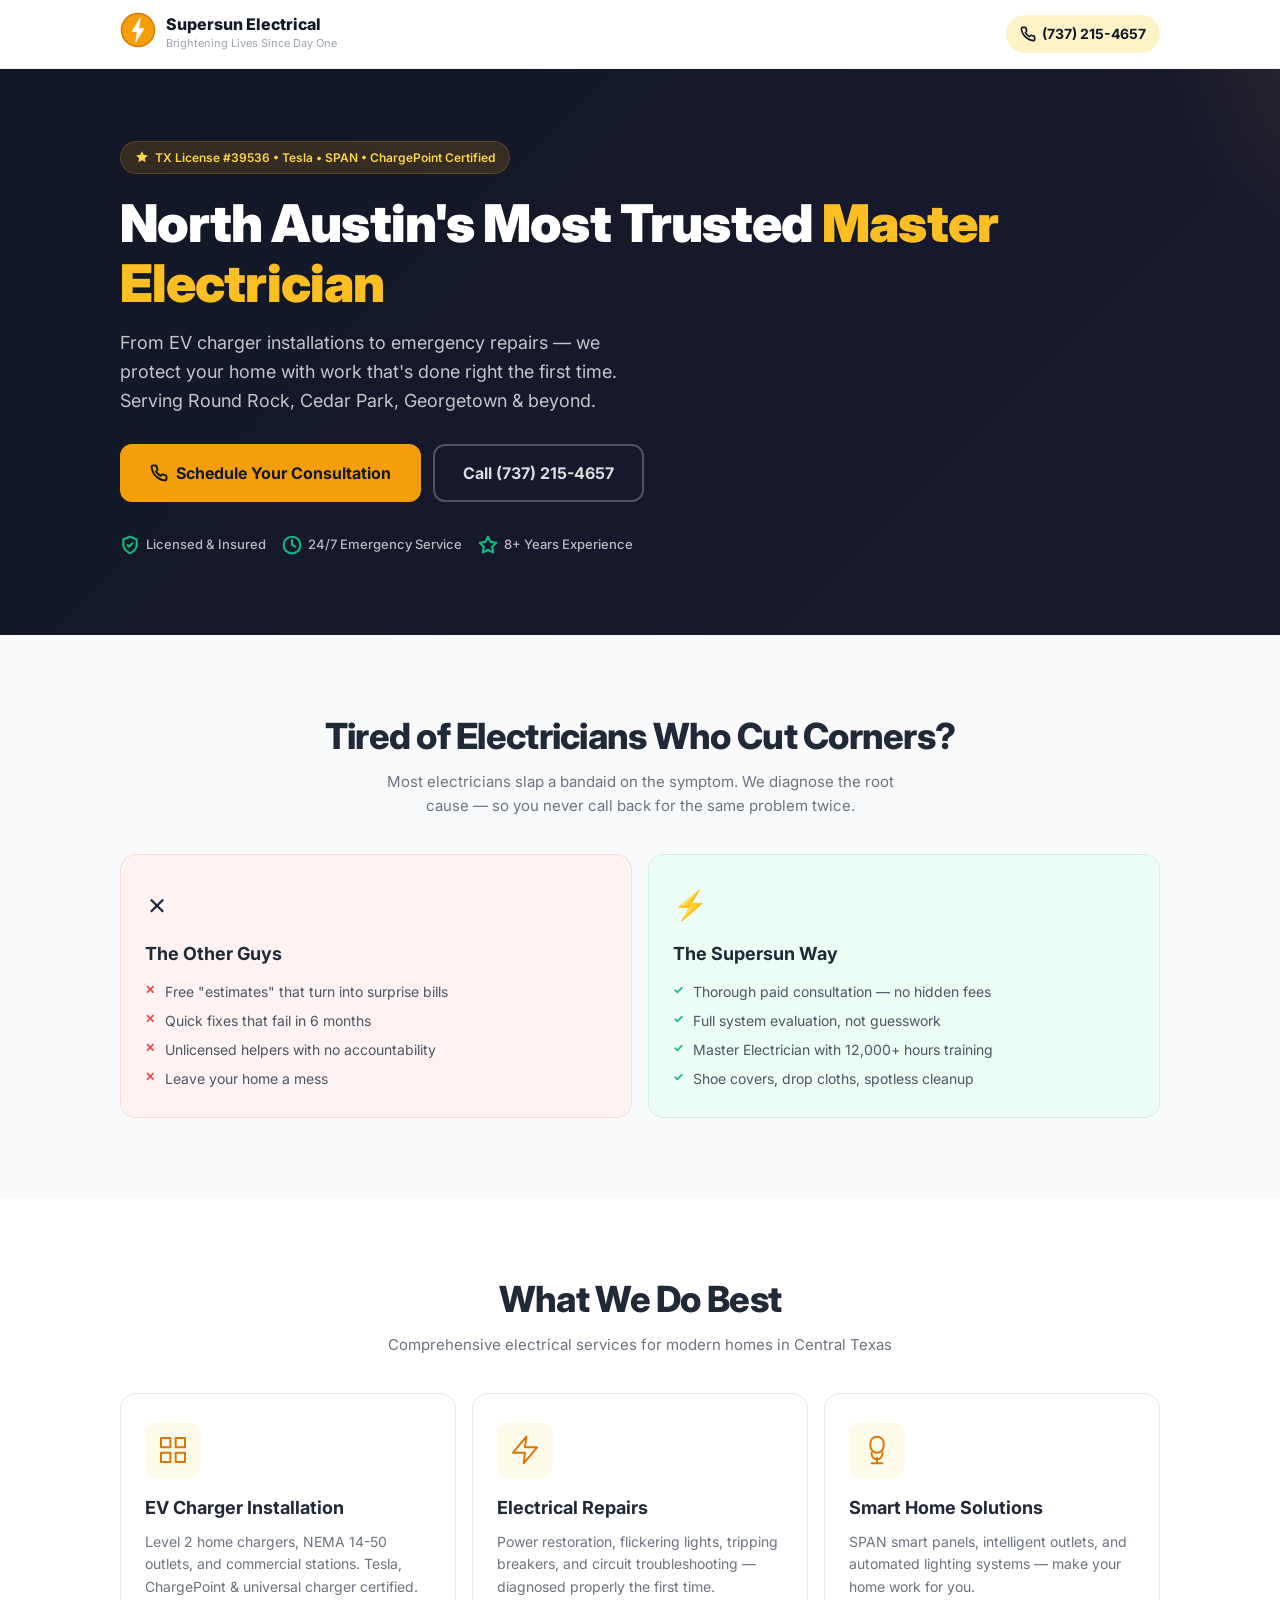
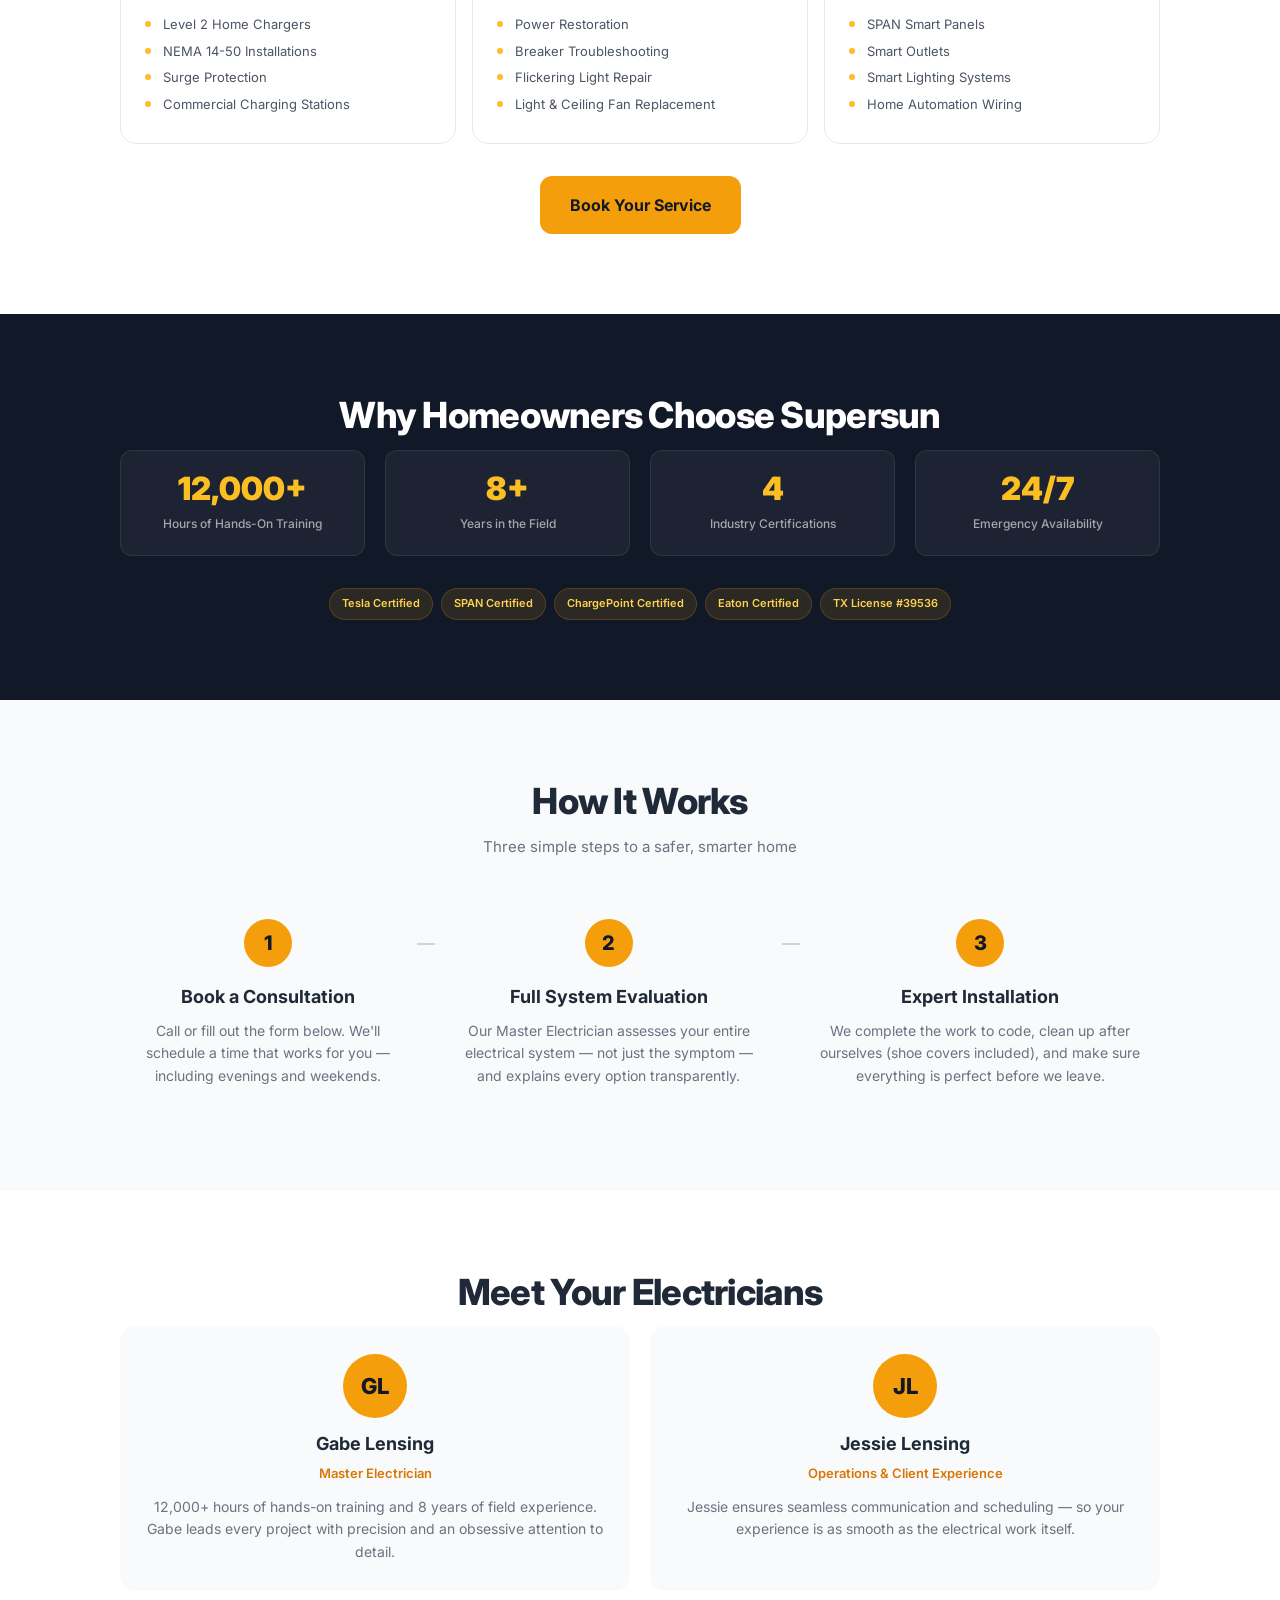
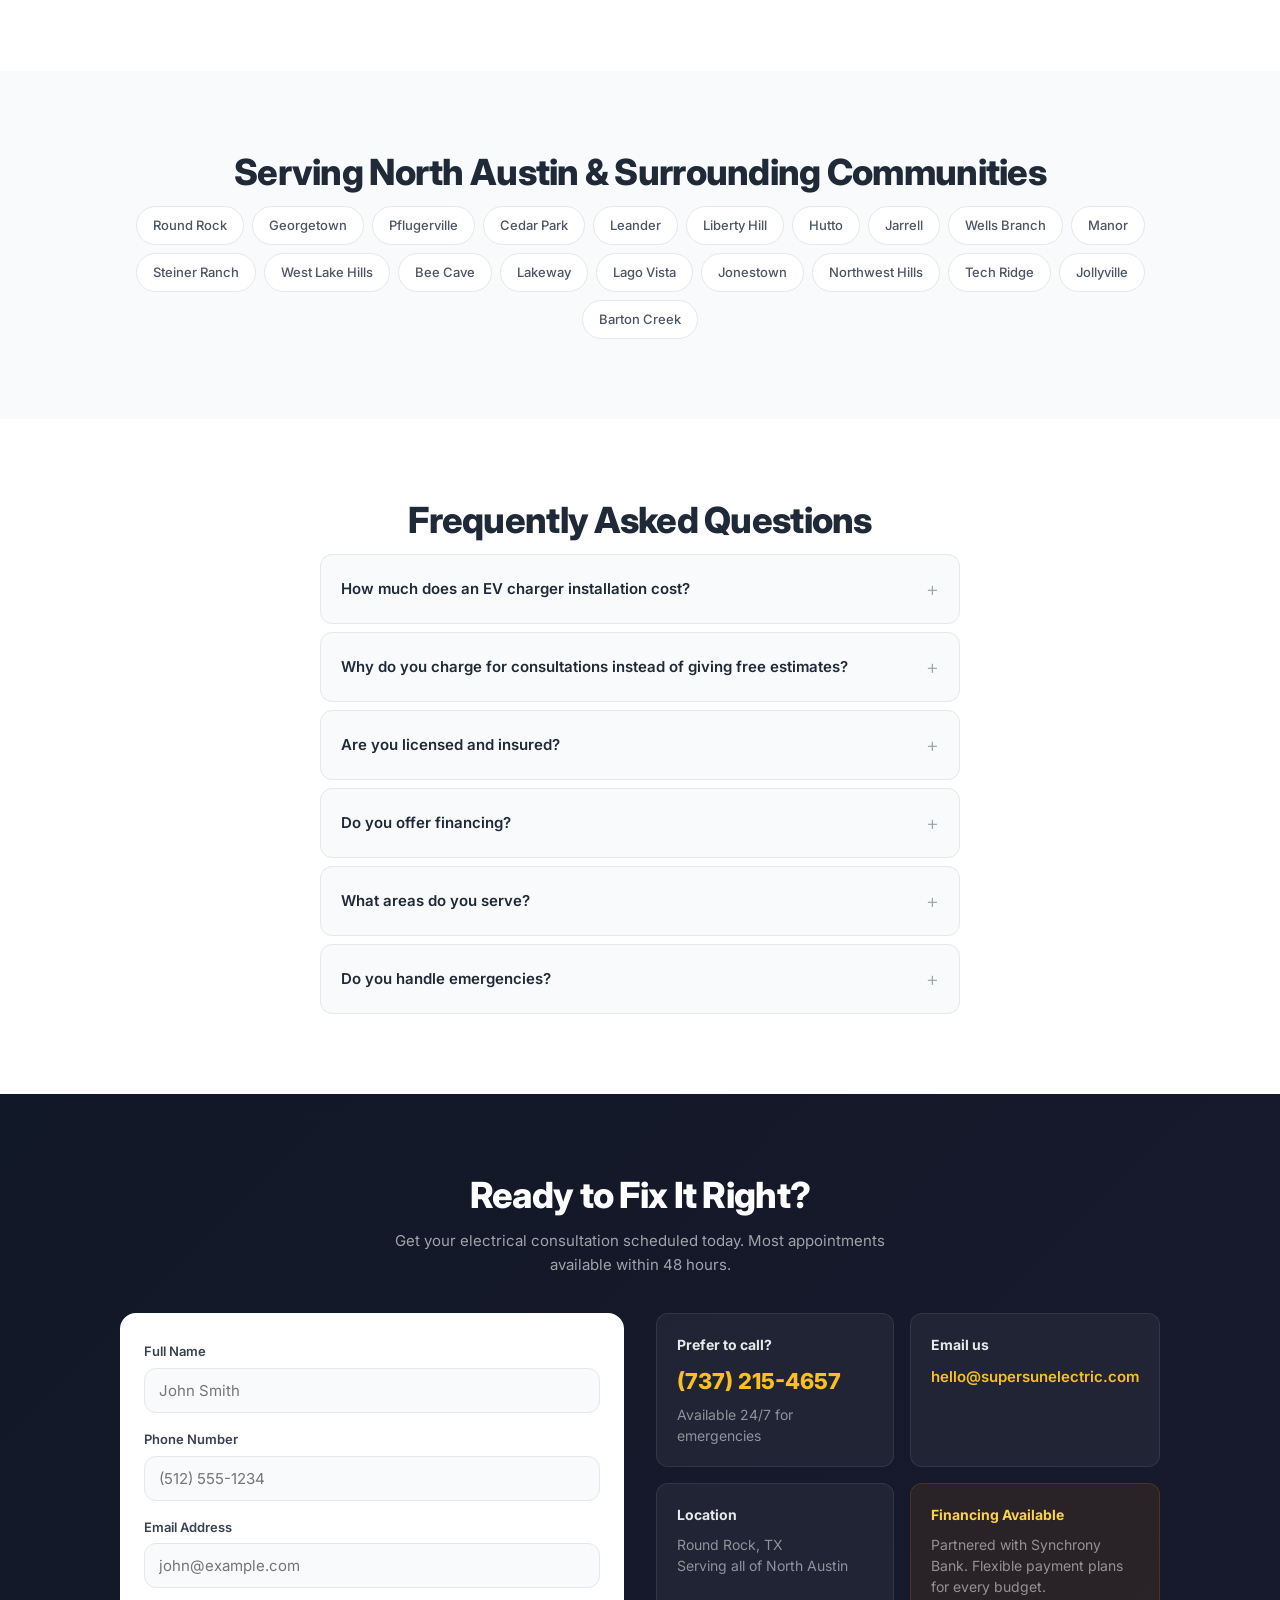
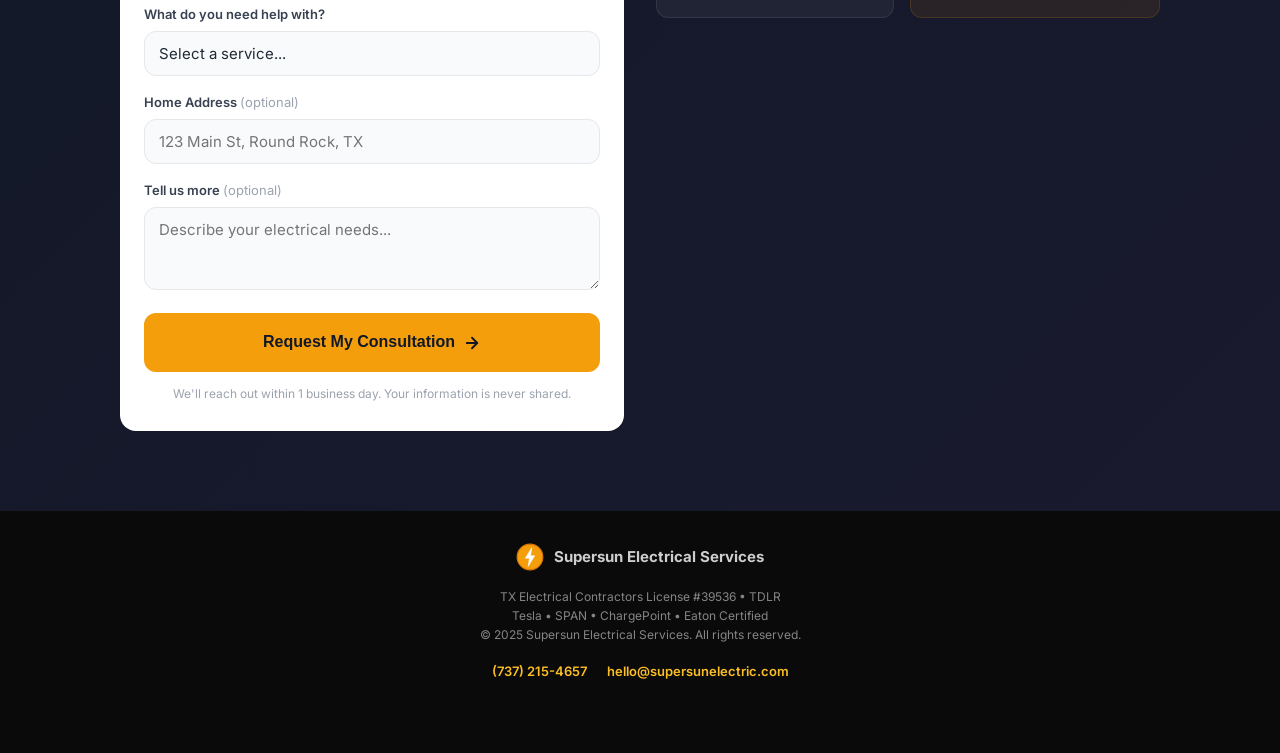
==== index.html @ 52aa5529 "Initial landing page — mobile-first, SEO-optimized - Mobile-first responsive design with sticky CTA " ====
<!DOCTYPE html>
<html lang="en">
<head>
  <meta charset="UTF-8">
  <meta name="viewport" content="width=device-width, initial-scale=1.0">
  <title>Supersun Electrical Services | Licensed Electrician in North Austin, Round Rock & Cedar Park TX</title>
  <meta name="description" content="Supersun Electrical Services — licensed master electrician serving Round Rock, Cedar Park, Georgetown & North Austin TX. EV charger installation, smart panels, electrical repairs. Available 24/7. Call (737) 215-4657.">
  <meta name="keywords" content="electrician round rock tx, electrical services north austin, ev charger installation texas, smart panel installation, licensed electrician cedar park, electrical repair georgetown tx, SPAN panel installer, Tesla charger installation">
  <meta name="robots" content="index, follow">
  <link rel="canonical" href="https://supersunelectric.com">

  <!-- Open Graph -->
  <meta property="og:title" content="Supersun Electrical Services | North Austin's Trusted Electrician">
  <meta property="og:description" content="Licensed master electrician serving Round Rock, Cedar Park, Georgetown & North Austin. EV chargers, smart panels, 24/7 emergency service. Call (737) 215-4657.">
  <meta property="og:type" content="website">
  <meta property="og:url" content="https://supersunelectric.com">
  <meta property="og:locale" content="en_US">

  <!-- Structured Data: LocalBusiness -->
  <script type="application/ld+json">
  {
    "@context": "https://schema.org",
    "@type": "Electrician",
    "name": "Supersun Electrical Services",
    "description": "Licensed master electrician serving North Austin, Round Rock, Cedar Park, Georgetown and surrounding areas. EV charger installation, smart panels, electrical repairs, and 24/7 emergency service.",
    "url": "https://supersunelectric.com",
    "telephone": "+17372154657",
    "email": "hello@supersunelectric.com",
    "address": {
      "@type": "PostalAddress",
      "addressLocality": "Round Rock",
      "addressRegion": "TX",
      "addressCountry": "US"
    },
    "geo": {
      "@type": "GeoCoordinates",
      "latitude": 30.5091856,
      "longitude": -97.6766914
    },
    "areaServed": [
      "Round Rock, TX", "Georgetown, TX", "Pflugerville, TX", "Cedar Park, TX",
      "Leander, TX", "Liberty Hill, TX", "Hutto, TX", "Jarrell, TX",
      "Wells Branch, TX", "Manor, TX", "Bee Cave, TX", "Lakeway, TX",
      "Lago Vista, TX", "Jonestown, TX", "Steiner Ranch, TX", "West Lake Hills, TX"
    ],
    "openingHours": "Mo-Su 00:00-23:59",
    "priceRange": "$$",
    "hasCredential": {
      "@type": "EducationalOccupationalCredential",
      "credentialCategory": "Texas Electrical Contractors License",
      "recognizedBy": {
        "@type": "Organization",
        "name": "Texas Department of Licensing and Regulation"
      }
    },
    "knowsAbout": ["EV Charger Installation", "SPAN Smart Panel", "Tesla Certified", "ChargePoint Certified", "Residential Electrical", "Smart Home Wiring"],
    "sameAs": []
  }
  </script>

  <!-- Structured Data: FAQPage -->
  <script type="application/ld+json">
  {
    "@context": "https://schema.org",
    "@type": "FAQPage",
    "mainEntity": [
      {
        "@type": "Question",
        "name": "How much does it cost to install a Level 2 EV charger at home in Austin?",
        "acceptedAnswer": {
          "@type": "Answer",
          "text": "The cost varies depending on your electrical panel capacity, distance from the panel to the garage, and whether a subpanel is needed. Supersun offers a paid electrical consultation to assess your specific setup and provide an accurate, transparent quote — no surprises."
        }
      },
      {
        "@type": "Question",
        "name": "What areas does Supersun Electrical Services serve?",
        "acceptedAnswer": {
          "@type": "Answer",
          "text": "We serve Round Rock, Georgetown, Pflugerville, Cedar Park, Leander, Liberty Hill, Hutto, Jarrell, Wells Branch, Manor, Bee Cave, Lakeway, Lago Vista, Jonestown, Steiner Ranch, West Lake Hills, and the greater North Austin area."
        }
      },
      {
        "@type": "Question",
        "name": "Is Supersun Electrical licensed and insured?",
        "acceptedAnswer": {
          "@type": "Answer",
          "text": "Yes. Supersun holds Texas Electrical Contractors License #39536 issued by TDLR, and is certified by Tesla, SPAN, ChargePoint, and Eaton."
        }
      },
      {
        "@type": "Question",
        "name": "Do you offer financing for electrical work?",
        "acceptedAnswer": {
          "@type": "Answer",
          "text": "Yes. We've partnered with Synchrony Bank to offer flexible financing so you can upgrade your electrical system without the full upfront cost."
        }
      }
    ]
  }
  </script>

  <link rel="preconnect" href="https://fonts.googleapis.com">
  <link rel="preconnect" href="https://fonts.gstatic.com" crossorigin>
  <link href="https://fonts.googleapis.com/css2?family=Inter:wght@400;500;600;700;800;900&display=swap" rel="stylesheet">
  <link rel="stylesheet" href="styles.css">
</head>
<body>

  <!-- Sticky Mobile CTA Bar -->
  <div class="sticky-cta" id="stickyCta">
    <a href="tel:+17372154657" class="sticky-cta__call">
      <svg width="18" height="18" viewBox="0 0 24 24" fill="none" stroke="currentColor" stroke-width="2.5" stroke-linecap="round" stroke-linejoin="round"><path d="M22 16.92v3a2 2 0 01-2.18 2 19.79 19.79 0 01-8.63-3.07 19.5 19.5 0 01-6-6 19.79 19.79 0 01-3.07-8.67A2 2 0 014.11 2h3a2 2 0 012 1.72 12.84 12.84 0 00.7 2.81 2 2 0 01-.45 2.11L8.09 9.91a16 16 0 006 6l1.27-1.27a2 2 0 012.11-.45 12.84 12.84 0 002.81.7A2 2 0 0122 16.92z"/></svg>
      Call Now
    </a>
    <a href="#contact" class="sticky-cta__quote">Get Free Quote</a>
  </div>

  <!-- Header -->
  <header class="header">
    <div class="container">
      <div class="header__inner">
        <div class="header__brand">
          <div class="header__logo">
            <svg width="36" height="36" viewBox="0 0 48 48" fill="none" xmlns="http://www.w3.org/2000/svg">
              <circle cx="24" cy="24" r="22" fill="#F59E0B" stroke="#D97706" stroke-width="2"/>
              <path d="M27 8L16 26h7l-2 14 11-18h-7l2-14z" fill="#fff" stroke="#fff" stroke-width="1" stroke-linejoin="round"/>
            </svg>
          </div>
          <div>
            <span class="header__name">Supersun Electrical</span>
            <span class="header__tagline">Brightening Lives Since Day One</span>
          </div>
        </div>
        <a href="tel:+17372154657" class="header__phone" aria-label="Call Supersun Electrical">
          <svg width="16" height="16" viewBox="0 0 24 24" fill="none" stroke="currentColor" stroke-width="2.5" stroke-linecap="round" stroke-linejoin="round"><path d="M22 16.92v3a2 2 0 01-2.18 2 19.79 19.79 0 01-8.63-3.07 19.5 19.5 0 01-6-6 19.79 19.79 0 01-3.07-8.67A2 2 0 014.11 2h3a2 2 0 012 1.72 12.84 12.84 0 00.7 2.81 2 2 0 01-.45 2.11L8.09 9.91a16 16 0 006 6l1.27-1.27a2 2 0 012.11-.45 12.84 12.84 0 002.81.7A2 2 0 0122 16.92z"/></svg>
          (737) 215-4657
        </a>
      </div>
    </div>
  </header>

  <!-- Hero -->
  <section class="hero" id="hero">
    <div class="container">
      <div class="hero__badge">
        <svg width="14" height="14" viewBox="0 0 24 24" fill="currentColor"><path d="M12 2l3.09 6.26L22 9.27l-5 4.87 1.18 6.88L12 17.77l-6.18 3.25L7 14.14 2 9.27l6.91-1.01L12 2z"/></svg>
        TX License #39536 &bull; Tesla &bull; SPAN &bull; ChargePoint Certified
      </div>
      <h1 class="hero__title">North Austin's Most Trusted <span class="highlight">Master Electrician</span></h1>
      <p class="hero__subtitle">From EV charger installations to emergency repairs — we protect your home with work that's done right the first time. Serving Round Rock, Cedar Park, Georgetown & beyond.</p>
      <div class="hero__ctas">
        <a href="#contact" class="btn btn--primary btn--lg">
          <svg width="18" height="18" viewBox="0 0 24 24" fill="none" stroke="currentColor" stroke-width="2.5" stroke-linecap="round" stroke-linejoin="round"><path d="M22 16.92v3a2 2 0 01-2.18 2 19.79 19.79 0 01-8.63-3.07 19.5 19.5 0 01-6-6 19.79 19.79 0 01-3.07-8.67A2 2 0 014.11 2h3a2 2 0 012 1.72 12.84 12.84 0 00.7 2.81 2 2 0 01-.45 2.11L8.09 9.91a16 16 0 006 6l1.27-1.27a2 2 0 012.11-.45 12.84 12.84 0 002.81.7A2 2 0 0122 16.92z"/></svg>
          Schedule Your Consultation
        </a>
        <a href="tel:+17372154657" class="btn btn--outline btn--lg">Call (737) 215-4657</a>
      </div>
      <div class="hero__trust">
        <div class="hero__trust-item">
          <svg width="20" height="20" viewBox="0 0 24 24" fill="none" stroke="#10B981" stroke-width="2.5" stroke-linecap="round" stroke-linejoin="round"><path d="M12 22s8-4 8-10V5l-8-3-8 3v7c0 6 8 10 8 10z"/><path d="M9 12l2 2 4-4"/></svg>
          Licensed &amp; Insured
        </div>
        <div class="hero__trust-item">
          <svg width="20" height="20" viewBox="0 0 24 24" fill="none" stroke="#10B981" stroke-width="2.5" stroke-linecap="round" stroke-linejoin="round"><circle cx="12" cy="12" r="10"/><polyline points="12 6 12 12 16 14"/></svg>
          24/7 Emergency Service
        </div>
        <div class="hero__trust-item">
          <svg width="20" height="20" viewBox="0 0 24 24" fill="none" stroke="#10B981" stroke-width="2.5" stroke-linecap="round" stroke-linejoin="round"><path d="M12 2l3.09 6.26L22 9.27l-5 4.87 1.18 6.88L12 17.77l-6.18 3.25L7 14.14 2 9.27l6.91-1.01L12 2z"/></svg>
          8+ Years Experience
        </div>
      </div>
    </div>
  </section>

  <!-- Problem/Solution -->
  <section class="problem" id="why">
    <div class="container">
      <h2 class="section__title">Tired of Electricians Who Cut Corners?</h2>
      <p class="section__subtitle">Most electricians slap a bandaid on the symptom. We diagnose the root cause — so you never call back for the same problem twice.</p>
      <div class="problem__grid">
        <div class="problem__card problem__card--bad">
          <div class="problem__icon">&#10007;</div>
          <h3>The Other Guys</h3>
          <ul>
            <li>Free "estimates" that turn into surprise bills</li>
            <li>Quick fixes that fail in 6 months</li>
            <li>Unlicensed helpers with no accountability</li>
            <li>Leave your home a mess</li>
          </ul>
        </div>
        <div class="problem__card problem__card--good">
          <div class="problem__icon">&#9889;</div>
          <h3>The Supersun Way</h3>
          <ul>
            <li>Thorough paid consultation — no hidden fees</li>
            <li>Full system evaluation, not guesswork</li>
            <li>Master Electrician with 12,000+ hours training</li>
            <li>Shoe covers, drop cloths, spotless cleanup</li>
          </ul>
        </div>
      </div>
    </div>
  </section>

  <!-- Services -->
  <section class="services" id="services">
    <div class="container">
      <h2 class="section__title">What We Do Best</h2>
      <p class="section__subtitle">Comprehensive electrical services for modern homes in Central Texas</p>
      <div class="services__grid">

        <div class="service-card">
          <div class="service-card__icon">
            <svg width="32" height="32" viewBox="0 0 24 24" fill="none" stroke="currentColor" stroke-width="1.5" stroke-linecap="round" stroke-linejoin="round"><rect x="3" y="3" width="7" height="7"/><rect x="14" y="3" width="7" height="7"/><rect x="14" y="14" width="7" height="7"/><rect x="3" y="14" width="7" height="7"/></svg>
          </div>
          <h3 class="service-card__title">EV Charger Installation</h3>
          <p class="service-card__desc">Level 2 home chargers, NEMA 14-50 outlets, and commercial stations. Tesla, ChargePoint & universal charger certified.</p>
          <ul class="service-card__list">
            <li>Level 2 Home Chargers</li>
            <li>NEMA 14-50 Installations</li>
            <li>Surge Protection</li>
            <li>Commercial Charging Stations</li>
          </ul>
        </div>

        <div class="service-card">
          <div class="service-card__icon">
            <svg width="32" height="32" viewBox="0 0 24 24" fill="none" stroke="currentColor" stroke-width="1.5" stroke-linecap="round" stroke-linejoin="round"><path d="M13 2L3 14h9l-1 8 10-12h-9l1-8z"/></svg>
          </div>
          <h3 class="service-card__title">Electrical Repairs</h3>
          <p class="service-card__desc">Power restoration, flickering lights, tripping breakers, and circuit troubleshooting — diagnosed properly the first time.</p>
          <ul class="service-card__list">
            <li>Power Restoration</li>
            <li>Breaker Troubleshooting</li>
            <li>Flickering Light Repair</li>
            <li>Light &amp; Ceiling Fan Replacement</li>
          </ul>
        </div>

        <div class="service-card">
          <div class="service-card__icon">
            <svg width="32" height="32" viewBox="0 0 24 24" fill="none" stroke="currentColor" stroke-width="1.5" stroke-linecap="round" stroke-linejoin="round"><path d="M12 2a5 5 0 015 5v2a5 5 0 01-10 0V7a5 5 0 015-5z"/><path d="M8 14v1a4 4 0 008 0v-1"/><line x1="12" y1="18" x2="12" y2="22"/><line x1="8" y1="22" x2="16" y2="22"/></svg>
          </div>
          <h3 class="service-card__title">Smart Home Solutions</h3>
          <p class="service-card__desc">SPAN smart panels, intelligent outlets, and automated lighting systems — make your home work for you.</p>
          <ul class="service-card__list">
            <li>SPAN Smart Panels</li>
            <li>Smart Outlets</li>
            <li>Smart Lighting Systems</li>
            <li>Home Automation Wiring</li>
          </ul>
        </div>

      </div>
      <div class="services__cta">
        <a href="#contact" class="btn btn--primary btn--lg">Book Your Service</a>
      </div>
    </div>
  </section>

  <!-- Social Proof -->
  <section class="proof" id="reviews">
    <div class="container">
      <h2 class="section__title">Why Homeowners Choose Supersun</h2>
      <div class="stats">
        <div class="stat">
          <span class="stat__number">12,000+</span>
          <span class="stat__label">Hours of Hands-On Training</span>
        </div>
        <div class="stat">
          <span class="stat__number">8+</span>
          <span class="stat__label">Years in the Field</span>
        </div>
        <div class="stat">
          <span class="stat__number">4</span>
          <span class="stat__label">Industry Certifications</span>
        </div>
        <div class="stat">
          <span class="stat__number">24/7</span>
          <span class="stat__label">Emergency Availability</span>
        </div>
      </div>
      <div class="certifications">
        <span class="cert-badge">Tesla Certified</span>
        <span class="cert-badge">SPAN Certified</span>
        <span class="cert-badge">ChargePoint Certified</span>
        <span class="cert-badge">Eaton Certified</span>
        <span class="cert-badge">TX License #39536</span>
      </div>
    </div>
  </section>

  <!-- Process -->
  <section class="process" id="process">
    <div class="container">
      <h2 class="section__title">How It Works</h2>
      <p class="section__subtitle">Three simple steps to a safer, smarter home</p>
      <div class="process__steps">
        <div class="step">
          <div class="step__number">1</div>
          <h3 class="step__title">Book a Consultation</h3>
          <p class="step__desc">Call or fill out the form below. We'll schedule a time that works for you — including evenings and weekends.</p>
        </div>
        <div class="step__connector"></div>
        <div class="step">
          <div class="step__number">2</div>
          <h3 class="step__title">Full System Evaluation</h3>
          <p class="step__desc">Our Master Electrician assesses your entire electrical system — not just the symptom — and explains every option transparently.</p>
        </div>
        <div class="step__connector"></div>
        <div class="step">
          <div class="step__number">3</div>
          <h3 class="step__title">Expert Installation</h3>
          <p class="step__desc">We complete the work to code, clean up after ourselves (shoe covers included), and make sure everything is perfect before we leave.</p>
        </div>
      </div>
    </div>
  </section>

  <!-- About / Team -->
  <section class="about" id="about">
    <div class="container">
      <h2 class="section__title">Meet Your Electricians</h2>
      <div class="about__grid">
        <div class="about__member">
          <div class="about__avatar">GL</div>
          <h3>Gabe Lensing</h3>
          <p class="about__role">Master Electrician</p>
          <p>12,000+ hours of hands-on training and 8 years of field experience. Gabe leads every project with precision and an obsessive attention to detail.</p>
        </div>
        <div class="about__member">
          <div class="about__avatar">JL</div>
          <h3>Jessie Lensing</h3>
          <p class="about__role">Operations &amp; Client Experience</p>
          <p>Jessie ensures seamless communication and scheduling — so your experience is as smooth as the electrical work itself.</p>
        </div>
      </div>
    </div>
  </section>

  <!-- Service Area -->
  <section class="area" id="area">
    <div class="container">
      <h2 class="section__title">Serving North Austin &amp; Surrounding Communities</h2>
      <div class="area__grid">
        <span class="area__tag">Round Rock</span>
        <span class="area__tag">Georgetown</span>
        <span class="area__tag">Pflugerville</span>
        <span class="area__tag">Cedar Park</span>
        <span class="area__tag">Leander</span>
        <span class="area__tag">Liberty Hill</span>
        <span class="area__tag">Hutto</span>
        <span class="area__tag">Jarrell</span>
        <span class="area__tag">Wells Branch</span>
        <span class="area__tag">Manor</span>
        <span class="area__tag">Steiner Ranch</span>
        <span class="area__tag">West Lake Hills</span>
        <span class="area__tag">Bee Cave</span>
        <span class="area__tag">Lakeway</span>
        <span class="area__tag">Lago Vista</span>
        <span class="area__tag">Jonestown</span>
        <span class="area__tag">Northwest Hills</span>
        <span class="area__tag">Tech Ridge</span>
        <span class="area__tag">Jollyville</span>
        <span class="area__tag">Barton Creek</span>
      </div>
    </div>
  </section>

  <!-- FAQ -->
  <section class="faq" id="faq">
    <div class="container">
      <h2 class="section__title">Frequently Asked Questions</h2>
      <div class="faq__list">
        <details class="faq__item">
          <summary class="faq__question">How much does an EV charger installation cost?</summary>
          <p class="faq__answer">Every home is different. Cost depends on your panel capacity, distance to the garage, and whether a subpanel or upgrades are needed. We provide a thorough paid consultation to evaluate your system and give you an accurate, no-surprise quote.</p>
        </details>
        <details class="faq__item">
          <summary class="faq__question">Why do you charge for consultations instead of giving free estimates?</summary>
          <p class="faq__answer">Because "free estimates" are usually guesses. Our paid consultation means a Master Electrician evaluates your entire electrical system — not just the surface issue. You get a professional diagnosis and transparent pricing, so there are no surprises on install day.</p>
        </details>
        <details class="faq__item">
          <summary class="faq__question">Are you licensed and insured?</summary>
          <p class="faq__answer">Absolutely. Supersun holds Texas Electrical Contractors License #39536 via TDLR. We're also certified by Tesla, SPAN, ChargePoint, and Eaton — meaning we're trained and authorized on the industry's best equipment.</p>
        </details>
        <details class="faq__item">
          <summary class="faq__question">Do you offer financing?</summary>
          <p class="faq__answer">Yes. We've partnered with Synchrony Bank to offer flexible financing options. Upgrade your home's electrical system without the full upfront cost.</p>
        </details>
        <details class="faq__item">
          <summary class="faq__question">What areas do you serve?</summary>
          <p class="faq__answer">We serve the greater North Austin area including Round Rock, Georgetown, Pflugerville, Cedar Park, Leander, Liberty Hill, Hutto, Jarrell, Wells Branch, Manor, Bee Cave, Lakeway, Lago Vista, Jonestown, Steiner Ranch, West Lake Hills, and more.</p>
        </details>
        <details class="faq__item">
          <summary class="faq__question">Do you handle emergencies?</summary>
          <p class="faq__answer">Yes — we offer 24/7 emergency electrical services. Call us at <a href="tel:+17372154657">(737) 215-4657</a> any time, day or night.</p>
        </details>
      </div>
    </div>
  </section>

  <!-- Contact / Lead Capture -->
  <section class="contact" id="contact">
    <div class="container">
      <h2 class="section__title">Ready to Fix It Right?</h2>
      <p class="section__subtitle">Get your electrical consultation scheduled today. Most appointments available within 48 hours.</p>
      <div class="contact__wrapper">
        <form class="contact__form" id="contactForm" action="https://formspree.io/f/hello@supersunelectric.com" method="POST">
          <div class="form-group">
            <label for="name">Full Name</label>
            <input type="text" id="name" name="name" placeholder="John Smith" required autocomplete="name">
          </div>
          <div class="form-group">
            <label for="phone">Phone Number</label>
            <input type="tel" id="phone" name="phone" placeholder="(512) 555-1234" required autocomplete="tel">
          </div>
          <div class="form-group">
            <label for="email">Email Address</label>
            <input type="email" id="email" name="email" placeholder="john@example.com" required autocomplete="email">
          </div>
          <div class="form-group">
            <label for="service">What do you need help with?</label>
            <select id="service" name="service" required>
              <option value="" disabled selected>Select a service...</option>
              <option value="ev-charger">EV Charger Installation</option>
              <option value="electrical-repair">Electrical Repair</option>
              <option value="smart-home">Smart Home / SPAN Panel</option>
              <option value="panel-upgrade">Panel Upgrade</option>
              <option value="emergency">Emergency Service</option>
              <option value="other">Other</option>
            </select>
          </div>
          <div class="form-group">
            <label for="address">Home Address <span class="optional">(optional)</span></label>
            <input type="text" id="address" name="address" placeholder="123 Main St, Round Rock, TX" autocomplete="street-address">
          </div>
          <div class="form-group">
            <label for="message">Tell us more <span class="optional">(optional)</span></label>
            <textarea id="message" name="message" rows="3" placeholder="Describe your electrical needs..."></textarea>
          </div>
          <button type="submit" class="btn btn--primary btn--lg btn--full">
            Request My Consultation
            <svg width="18" height="18" viewBox="0 0 24 24" fill="none" stroke="currentColor" stroke-width="2.5" stroke-linecap="round" stroke-linejoin="round"><line x1="5" y1="12" x2="19" y2="12"/><polyline points="12 5 19 12 12 19"/></svg>
          </button>
          <p class="form-disclaimer">We'll reach out within 1 business day. Your information is never shared.</p>
        </form>
        <div class="contact__info">
          <div class="contact__info-card">
            <h3>Prefer to call?</h3>
            <a href="tel:+17372154657" class="contact__phone-link">(737) 215-4657</a>
            <p>Available 24/7 for emergencies</p>
          </div>
          <div class="contact__info-card">
            <h3>Email us</h3>
            <a href="mailto:hello@supersunelectric.com" class="contact__email-link">hello@supersunelectric.com</a>
          </div>
          <div class="contact__info-card">
            <h3>Location</h3>
            <p>Round Rock, TX<br>Serving all of North Austin</p>
          </div>
          <div class="contact__info-card contact__info-card--financing">
            <h3>Financing Available</h3>
            <p>Partnered with Synchrony Bank. Flexible payment plans for every budget.</p>
          </div>
        </div>
      </div>
    </div>
  </section>

  <!-- Footer -->
  <footer class="footer">
    <div class="container">
      <div class="footer__inner">
        <div class="footer__brand">
          <svg width="28" height="28" viewBox="0 0 48 48" fill="none" xmlns="http://www.w3.org/2000/svg">
            <circle cx="24" cy="24" r="22" fill="#F59E0B" stroke="#D97706" stroke-width="2"/>
            <path d="M27 8L16 26h7l-2 14 11-18h-7l2-14z" fill="#fff" stroke="#fff" stroke-width="1" stroke-linejoin="round"/>
          </svg>
          <span>Supersun Electrical Services</span>
        </div>
        <div class="footer__details">
          <p>TX Electrical Contractors License #39536 &bull; TDLR</p>
          <p>Tesla &bull; SPAN &bull; ChargePoint &bull; Eaton Certified</p>
          <p>&copy; 2025 Supersun Electrical Services. All rights reserved.</p>
        </div>
        <div class="footer__links">
          <a href="tel:+17372154657">(737) 215-4657</a>
          <a href="mailto:hello@supersunelectric.com">hello@supersunelectric.com</a>
        </div>
      </div>
    </div>
  </footer>

  <script>
    // Sticky CTA visibility on scroll
    const stickyCta = document.getElementById('stickyCta');
    const hero = document.getElementById('hero');
    const observer = new IntersectionObserver(
      ([entry]) => {
        stickyCta.classList.toggle('sticky-cta--visible', !entry.isIntersecting);
      },
      { threshold: 0.1 }
    );
    observer.observe(hero);

    // Smooth scroll for anchor links
    document.querySelectorAll('a[href^="#"]').forEach(anchor => {
      anchor.addEventListener('click', function (e) {
        e.preventDefault();
        const target = document.querySelector(this.getAttribute('href'));
        if (target) {
          target.scrollIntoView({ behavior: 'smooth', block: 'start' });
        }
      });
    });

    // Simple form submission feedback
    document.getElementById('contactForm').addEventListener('submit', function(e) {
      e.preventDefault();
      const btn = this.querySelector('button[type="submit"]');
      const originalText = btn.innerHTML;
      btn.innerHTML = 'Sending...';
      btn.disabled = true;

      // Simulate send (replace with real endpoint)
      setTimeout(() => {
        btn.innerHTML = '&#10003; Request Sent!';
        btn.style.background = '#10B981';
        setTimeout(() => {
          btn.innerHTML = originalText;
          btn.disabled = false;
          btn.style.background = '';
          this.reset();
        }, 3000);
      }, 1000);
    });

    // Animate elements on scroll
    const animateOnScroll = () => {
      document.querySelectorAll('.service-card, .step, .about__member, .problem__card, .stat').forEach(el => {
        const rect = el.getBoundingClientRect();
        if (rect.top < window.innerHeight * 0.85) {
          el.classList.add('animate-in');
        }
      });
    };
    window.addEventListener('scroll', animateOnScroll);
    animateOnScroll();
  </script>

</body>
</html>
---- styles.css ----
/* ===========================================
   SUPERSUN ELECTRICAL - Mobile-First Styles
   =========================================== */

/* Reset & Base */
*, *::before, *::after {
  box-sizing: border-box;
  margin: 0;
  padding: 0;
}

:root {
  --sun-50: #FFFBEB;
  --sun-100: #FEF3C7;
  --sun-200: #FDE68A;
  --sun-300: #FCD34D;
  --sun-400: #FBBF24;
  --sun-500: #F59E0B;
  --sun-600: #D97706;
  --sun-700: #B45309;
  --sun-800: #92400E;

  --gray-50: #F9FAFB;
  --gray-100: #F3F4F6;
  --gray-200: #E5E7EB;
  --gray-300: #D1D5DB;
  --gray-400: #9CA3AF;
  --gray-500: #6B7280;
  --gray-600: #4B5563;
  --gray-700: #374151;
  --gray-800: #1F2937;
  --gray-900: #111827;

  --green-500: #10B981;
  --green-600: #059669;
  --red-500: #EF4444;
  --red-50: #FEF2F2;

  --radius: 12px;
  --radius-lg: 16px;
  --shadow-sm: 0 1px 2px rgba(0,0,0,0.06);
  --shadow: 0 4px 12px rgba(0,0,0,0.08);
  --shadow-lg: 0 12px 32px rgba(0,0,0,0.12);
}

html {
  scroll-behavior: smooth;
  -webkit-text-size-adjust: 100%;
}

body {
  font-family: 'Inter', -apple-system, BlinkMacSystemFont, 'Segoe UI', sans-serif;
  color: var(--gray-800);
  background: #fff;
  line-height: 1.6;
  -webkit-font-smoothing: antialiased;
  overflow-x: hidden;
}

img { max-width: 100%; height: auto; }
a { color: var(--sun-600); text-decoration: none; }
a:hover { color: var(--sun-700); }

.container {
  width: 100%;
  max-width: 1120px;
  margin: 0 auto;
  padding: 0 20px;
}

/* ===========================================
   STICKY MOBILE CTA BAR
   =========================================== */
.sticky-cta {
  position: fixed;
  bottom: 0;
  left: 0;
  right: 0;
  z-index: 1000;
  display: flex;
  gap: 0;
  background: var(--gray-900);
  padding: 12px 16px;
  padding-bottom: max(12px, env(safe-area-inset-bottom));
  transform: translateY(100%);
  transition: transform 0.3s ease;
  box-shadow: 0 -4px 20px rgba(0,0,0,0.2);
}

.sticky-cta--visible {
  transform: translateY(0);
}

.sticky-cta a {
  flex: 1;
  display: flex;
  align-items: center;
  justify-content: center;
  gap: 8px;
  padding: 14px 16px;
  border-radius: var(--radius);
  font-weight: 700;
  font-size: 15px;
  text-align: center;
  transition: background 0.2s;
}

.sticky-cta__call {
  background: var(--sun-500);
  color: var(--gray-900) !important;
}
.sticky-cta__call:hover { background: var(--sun-400); }

.sticky-cta__quote {
  background: #fff;
  color: var(--gray-900) !important;
  margin-left: 8px;
}
.sticky-cta__quote:hover { background: var(--gray-100); }

/* ===========================================
   HEADER
   =========================================== */
.header {
  background: #fff;
  border-bottom: 1px solid var(--gray-100);
  position: sticky;
  top: 0;
  z-index: 100;
  backdrop-filter: blur(12px);
  background: rgba(255,255,255,0.95);
}

.header__inner {
  display: flex;
  align-items: center;
  justify-content: space-between;
  padding: 12px 0;
}

.header__brand {
  display: flex;
  align-items: center;
  gap: 10px;
}

.header__logo {
  flex-shrink: 0;
}

.header__name {
  font-weight: 800;
  font-size: 16px;
  color: var(--gray-900);
  display: block;
  line-height: 1.2;
}

.header__tagline {
  font-size: 11px;
  color: var(--gray-400);
  display: block;
}

.header__phone {
  display: flex;
  align-items: center;
  gap: 6px;
  font-weight: 700;
  font-size: 14px;
  color: var(--gray-900) !important;
  background: var(--sun-100);
  padding: 8px 14px;
  border-radius: 100px;
  white-space: nowrap;
  transition: background 0.2s;
}

.header__phone:hover {
  background: var(--sun-200);
}

/* ===========================================
   BUTTONS
   =========================================== */
.btn {
  display: inline-flex;
  align-items: center;
  justify-content: center;
  gap: 8px;
  font-weight: 700;
  font-size: 15px;
  border-radius: var(--radius);
  padding: 12px 24px;
  border: 2px solid transparent;
  cursor: pointer;
  transition: all 0.2s ease;
  text-align: center;
  line-height: 1.4;
}

.btn--primary {
  background: var(--sun-500);
  color: var(--gray-900);
  border-color: var(--sun-500);
}
.btn--primary:hover {
  background: var(--sun-400);
  border-color: var(--sun-400);
  color: var(--gray-900);
  transform: translateY(-1px);
  box-shadow: 0 4px 16px rgba(245,158,11,0.35);
}

.btn--outline {
  background: transparent;
  color: var(--gray-700);
  border-color: var(--gray-300);
}
.btn--outline:hover {
  border-color: var(--gray-400);
  background: var(--gray-50);
  color: var(--gray-800);
}

.btn--lg {
  padding: 16px 28px;
  font-size: 16px;
}

.btn--full {
  width: 100%;
}

/* ===========================================
   HERO
   =========================================== */
.hero {
  background: linear-gradient(135deg, var(--gray-900) 0%, #1a1a2e 100%);
  color: #fff;
  padding: 48px 0 56px;
  position: relative;
  overflow: hidden;
}

.hero::before {
  content: '';
  position: absolute;
  top: -50%;
  right: -30%;
  width: 500px;
  height: 500px;
  background: radial-gradient(circle, rgba(245,158,11,0.15) 0%, transparent 70%);
  pointer-events: none;
}

.hero__badge {
  display: inline-flex;
  align-items: center;
  gap: 6px;
  background: rgba(245,158,11,0.15);
  color: var(--sun-300);
  font-size: 12px;
  font-weight: 600;
  padding: 6px 14px;
  border-radius: 100px;
  border: 1px solid rgba(245,158,11,0.2);
  margin-bottom: 20px;
}

.hero__title {
  font-size: 32px;
  font-weight: 900;
  line-height: 1.15;
  margin-bottom: 16px;
  letter-spacing: -0.02em;
}

.highlight {
  color: var(--sun-400);
}

.hero__subtitle {
  font-size: 16px;
  line-height: 1.6;
  color: rgba(255,255,255,0.75);
  margin-bottom: 28px;
  max-width: 540px;
}

.hero__ctas {
  display: flex;
  flex-direction: column;
  gap: 12px;
  margin-bottom: 32px;
}

.hero__ctas .btn--outline {
  color: rgba(255,255,255,0.85);
  border-color: rgba(255,255,255,0.25);
}
.hero__ctas .btn--outline:hover {
  background: rgba(255,255,255,0.1);
  border-color: rgba(255,255,255,0.4);
  color: #fff;
}

.hero__trust {
  display: flex;
  flex-wrap: wrap;
  gap: 16px;
}

.hero__trust-item {
  display: flex;
  align-items: center;
  gap: 6px;
  font-size: 13px;
  color: rgba(255,255,255,0.7);
  font-weight: 500;
}

/* ===========================================
   SECTION COMMON
   =========================================== */
section {
  padding: 56px 0;
}

.section__title {
  font-size: 26px;
  font-weight: 800;
  text-align: center;
  margin-bottom: 12px;
  letter-spacing: -0.02em;
  line-height: 1.2;
}

.section__subtitle {
  font-size: 15px;
  color: var(--gray-500);
  text-align: center;
  margin-bottom: 36px;
  max-width: 520px;
  margin-left: auto;
  margin-right: auto;
  line-height: 1.6;
}

/* ===========================================
   PROBLEM / SOLUTION
   =========================================== */
.problem {
  background: var(--gray-50);
}

.problem__grid {
  display: grid;
  gap: 16px;
}

.problem__card {
  padding: 28px 24px;
  border-radius: var(--radius-lg);
  border: 1px solid var(--gray-200);
}

.problem__card--bad {
  background: var(--red-50);
  border-color: rgba(239,68,68,0.15);
}

.problem__card--good {
  background: #ECFDF5;
  border-color: rgba(16,185,129,0.15);
}

.problem__icon {
  font-size: 28px;
  margin-bottom: 12px;
}

.problem__card h3 {
  font-size: 18px;
  font-weight: 700;
  margin-bottom: 12px;
}

.problem__card ul {
  list-style: none;
  display: flex;
  flex-direction: column;
  gap: 8px;
}

.problem__card li {
  font-size: 14px;
  color: var(--gray-600);
  padding-left: 20px;
  position: relative;
  line-height: 1.5;
}

.problem__card--bad li::before {
  content: '✕';
  position: absolute;
  left: 0;
  color: var(--red-500);
  font-weight: 700;
  font-size: 12px;
}

.problem__card--good li::before {
  content: '✓';
  position: absolute;
  left: 0;
  color: var(--green-500);
  font-weight: 700;
  font-size: 12px;
}

/* ===========================================
   SERVICES
   =========================================== */
.services__grid {
  display: grid;
  gap: 16px;
}

.service-card {
  background: #fff;
  border: 1px solid var(--gray-200);
  border-radius: var(--radius-lg);
  padding: 28px 24px;
  transition: transform 0.3s ease, box-shadow 0.3s ease;
  opacity: 0;
  transform: translateY(20px);
}

.service-card.animate-in {
  opacity: 1;
  transform: translateY(0);
}

.service-card:hover {
  transform: translateY(-2px);
  box-shadow: var(--shadow-lg);
}

.service-card__icon {
  width: 56px;
  height: 56px;
  background: var(--sun-50);
  border-radius: var(--radius);
  display: flex;
  align-items: center;
  justify-content: center;
  margin-bottom: 16px;
  color: var(--sun-600);
}

.service-card__title {
  font-size: 18px;
  font-weight: 700;
  margin-bottom: 8px;
}

.service-card__desc {
  font-size: 14px;
  color: var(--gray-500);
  margin-bottom: 16px;
  line-height: 1.6;
}

.service-card__list {
  list-style: none;
  display: flex;
  flex-direction: column;
  gap: 6px;
}

.service-card__list li {
  font-size: 13px;
  color: var(--gray-600);
  padding-left: 18px;
  position: relative;
}

.service-card__list li::before {
  content: '';
  position: absolute;
  left: 0;
  top: 7px;
  width: 6px;
  height: 6px;
  background: var(--sun-400);
  border-radius: 50%;
}

.services__cta {
  text-align: center;
  margin-top: 32px;
}

/* ===========================================
   SOCIAL PROOF / STATS
   =========================================== */
.proof {
  background: var(--gray-900);
  color: #fff;
}

.proof .section__title {
  color: #fff;
}

.stats {
  display: grid;
  grid-template-columns: 1fr 1fr;
  gap: 20px;
  margin-bottom: 32px;
}

.stat {
  text-align: center;
  padding: 20px 12px;
  background: rgba(255,255,255,0.05);
  border-radius: var(--radius);
  border: 1px solid rgba(255,255,255,0.08);
  opacity: 0;
  transform: translateY(20px);
}

.stat.animate-in {
  opacity: 1;
  transform: translateY(0);
}

.stat__number {
  display: block;
  font-size: 32px;
  font-weight: 900;
  color: var(--sun-400);
  line-height: 1.1;
  margin-bottom: 4px;
}

.stat__label {
  font-size: 12px;
  color: rgba(255,255,255,0.6);
  font-weight: 500;
}

.certifications {
  display: flex;
  flex-wrap: wrap;
  justify-content: center;
  gap: 8px;
}

.cert-badge {
  font-size: 11px;
  font-weight: 600;
  padding: 6px 12px;
  border-radius: 100px;
  background: rgba(245,158,11,0.12);
  color: var(--sun-300);
  border: 1px solid rgba(245,158,11,0.2);
}

/* ===========================================
   PROCESS
   =========================================== */
.process {
  background: var(--gray-50);
}

.process__steps {
  display: flex;
  flex-direction: column;
  align-items: center;
  gap: 0;
}

.step {
  text-align: center;
  padding: 24px 20px;
  max-width: 360px;
  opacity: 0;
  transform: translateY(20px);
}

.step.animate-in {
  opacity: 1;
  transform: translateY(0);
}

.step__number {
  width: 48px;
  height: 48px;
  background: var(--sun-500);
  color: var(--gray-900);
  font-weight: 800;
  font-size: 20px;
  border-radius: 50%;
  display: flex;
  align-items: center;
  justify-content: center;
  margin: 0 auto 16px;
}

.step__title {
  font-size: 18px;
  font-weight: 700;
  margin-bottom: 8px;
}

.step__desc {
  font-size: 14px;
  color: var(--gray-500);
  line-height: 1.6;
}

.step__connector {
  width: 2px;
  height: 32px;
  background: var(--gray-300);
}

/* ===========================================
   ABOUT / TEAM
   =========================================== */
.about__grid {
  display: grid;
  gap: 20px;
}

.about__member {
  background: var(--gray-50);
  border-radius: var(--radius-lg);
  padding: 28px 24px;
  text-align: center;
  opacity: 0;
  transform: translateY(20px);
}

.about__member.animate-in {
  opacity: 1;
  transform: translateY(0);
}

.about__avatar {
  width: 64px;
  height: 64px;
  background: var(--sun-500);
  color: var(--gray-900);
  font-weight: 800;
  font-size: 22px;
  border-radius: 50%;
  display: flex;
  align-items: center;
  justify-content: center;
  margin: 0 auto 12px;
}

.about__member h3 {
  font-size: 18px;
  font-weight: 700;
  margin-bottom: 4px;
}

.about__role {
  font-size: 13px;
  color: var(--sun-600);
  font-weight: 600;
  margin-bottom: 12px;
}

.about__member p:last-child {
  font-size: 14px;
  color: var(--gray-500);
  line-height: 1.6;
}

/* ===========================================
   SERVICE AREA
   =========================================== */
.area {
  background: var(--gray-50);
}

.area__grid {
  display: flex;
  flex-wrap: wrap;
  justify-content: center;
  gap: 8px;
}

.area__tag {
  font-size: 13px;
  font-weight: 500;
  padding: 8px 16px;
  background: #fff;
  border: 1px solid var(--gray-200);
  border-radius: 100px;
  color: var(--gray-600);
}

/* ===========================================
   FAQ
   =========================================== */
.faq__list {
  max-width: 640px;
  margin: 0 auto;
  display: flex;
  flex-direction: column;
  gap: 8px;
}

.faq__item {
  background: var(--gray-50);
  border-radius: var(--radius);
  border: 1px solid var(--gray-200);
  overflow: hidden;
}

.faq__question {
  padding: 18px 20px;
  font-weight: 600;
  font-size: 15px;
  cursor: pointer;
  list-style: none;
  display: flex;
  align-items: center;
  justify-content: space-between;
  color: var(--gray-800);
}

.faq__question::-webkit-details-marker { display: none; }

.faq__question::after {
  content: '+';
  font-size: 20px;
  font-weight: 300;
  color: var(--gray-400);
  flex-shrink: 0;
  margin-left: 12px;
  transition: transform 0.2s;
}

details[open] .faq__question::after {
  content: '−';
}

.faq__answer {
  padding: 0 20px 18px;
  font-size: 14px;
  color: var(--gray-500);
  line-height: 1.7;
}

.faq__answer a {
  font-weight: 600;
}

/* ===========================================
   CONTACT
   =========================================== */
.contact {
  background: linear-gradient(135deg, var(--gray-900) 0%, #1a1a2e 100%);
  color: #fff;
}

.contact .section__title { color: #fff; }
.contact .section__subtitle { color: rgba(255,255,255,0.6); }

.contact__wrapper {
  display: grid;
  gap: 32px;
}

.contact__form {
  background: #fff;
  border-radius: var(--radius-lg);
  padding: 28px 24px;
  color: var(--gray-800);
}

.form-group {
  margin-bottom: 16px;
}

.form-group label {
  display: block;
  font-size: 13px;
  font-weight: 600;
  color: var(--gray-700);
  margin-bottom: 6px;
}

.optional {
  font-weight: 400;
  color: var(--gray-400);
}

.form-group input,
.form-group select,
.form-group textarea {
  width: 100%;
  padding: 12px 14px;
  border: 1.5px solid var(--gray-200);
  border-radius: var(--radius);
  font-size: 15px;
  font-family: inherit;
  color: var(--gray-800);
  background: var(--gray-50);
  transition: border-color 0.2s, box-shadow 0.2s;
  -webkit-appearance: none;
}

.form-group input:focus,
.form-group select:focus,
.form-group textarea:focus {
  outline: none;
  border-color: var(--sun-500);
  box-shadow: 0 0 0 3px rgba(245,158,11,0.15);
  background: #fff;
}

.form-group textarea {
  resize: vertical;
  min-height: 80px;
}

.form-disclaimer {
  text-align: center;
  font-size: 12px;
  color: var(--gray-400);
  margin-top: 12px;
}

.contact__info {
  display: grid;
  gap: 16px;
}

.contact__info-card {
  background: rgba(255,255,255,0.05);
  border: 1px solid rgba(255,255,255,0.08);
  border-radius: var(--radius);
  padding: 20px;
}

.contact__info-card h3 {
  font-size: 14px;
  font-weight: 700;
  color: rgba(255,255,255,0.9);
  margin-bottom: 8px;
}

.contact__info-card p {
  font-size: 14px;
  color: rgba(255,255,255,0.5);
  line-height: 1.5;
}

.contact__phone-link {
  font-size: 22px;
  font-weight: 800;
  color: var(--sun-400) !important;
  display: block;
  margin-bottom: 4px;
}

.contact__email-link {
  font-size: 15px;
  font-weight: 600;
  color: var(--sun-400) !important;
}

.contact__info-card--financing {
  background: rgba(245,158,11,0.08);
  border-color: rgba(245,158,11,0.15);
}

.contact__info-card--financing h3 {
  color: var(--sun-300);
}

/* ===========================================
   FOOTER
   =========================================== */
.footer {
  background: #0a0a0a;
  color: rgba(255,255,255,0.5);
  padding: 32px 0;
  padding-bottom: max(32px, calc(env(safe-area-inset-bottom) + 72px));
}

.footer__inner {
  display: flex;
  flex-direction: column;
  align-items: center;
  gap: 16px;
  text-align: center;
}

.footer__brand {
  display: flex;
  align-items: center;
  gap: 10px;
  font-weight: 700;
  font-size: 15px;
  color: rgba(255,255,255,0.8);
}

.footer__details p {
  font-size: 12px;
  line-height: 1.6;
}

.footer__links {
  display: flex;
  gap: 20px;
}

.footer__links a {
  font-size: 13px;
  font-weight: 600;
  color: var(--sun-400) !important;
}

/* ===========================================
   SCROLL ANIMATIONS
   =========================================== */
.service-card,
.step,
.about__member,
.problem__card,
.stat {
  transition: opacity 0.6s ease, transform 0.6s ease;
}

.problem__card {
  opacity: 0;
  transform: translateY(20px);
}

.problem__card.animate-in {
  opacity: 1;
  transform: translateY(0);
}

/* ===========================================
   RESPONSIVE - TABLET (640px+)
   =========================================== */
@media (min-width: 640px) {
  .hero__title {
    font-size: 42px;
  }

  .hero__ctas {
    flex-direction: row;
  }

  .section__title {
    font-size: 32px;
  }

  .problem__grid {
    grid-template-columns: 1fr 1fr;
  }

  .services__grid {
    grid-template-columns: 1fr 1fr;
  }

  .about__grid {
    grid-template-columns: 1fr 1fr;
  }

  .contact__info {
    grid-template-columns: 1fr 1fr;
  }
}

/* ===========================================
   RESPONSIVE - DESKTOP (960px+)
   =========================================== */
@media (min-width: 960px) {
  .container {
    padding: 0 40px;
  }

  section {
    padding: 80px 0;
  }

  .hero {
    padding: 72px 0 80px;
  }

  .hero__title {
    font-size: 52px;
  }

  .hero__subtitle {
    font-size: 18px;
  }

  .section__title {
    font-size: 36px;
  }

  .services__grid {
    grid-template-columns: 1fr 1fr 1fr;
  }

  .process__steps {
    flex-direction: row;
    align-items: flex-start;
    justify-content: center;
  }

  .step__connector {
    width: 48px;
    height: 2px;
    margin-top: 48px;
  }

  .contact__wrapper {
    grid-template-columns: 1fr 1fr;
    align-items: start;
  }

  .stats {
    grid-template-columns: repeat(4, 1fr);
  }

  .sticky-cta {
    display: none;
  }
}

/* ===========================================
   DESKTOP HEADER PHONE VISIBILITY
   =========================================== */
@media (max-width: 400px) {
  .header__phone span {
    display: none;
  }
}
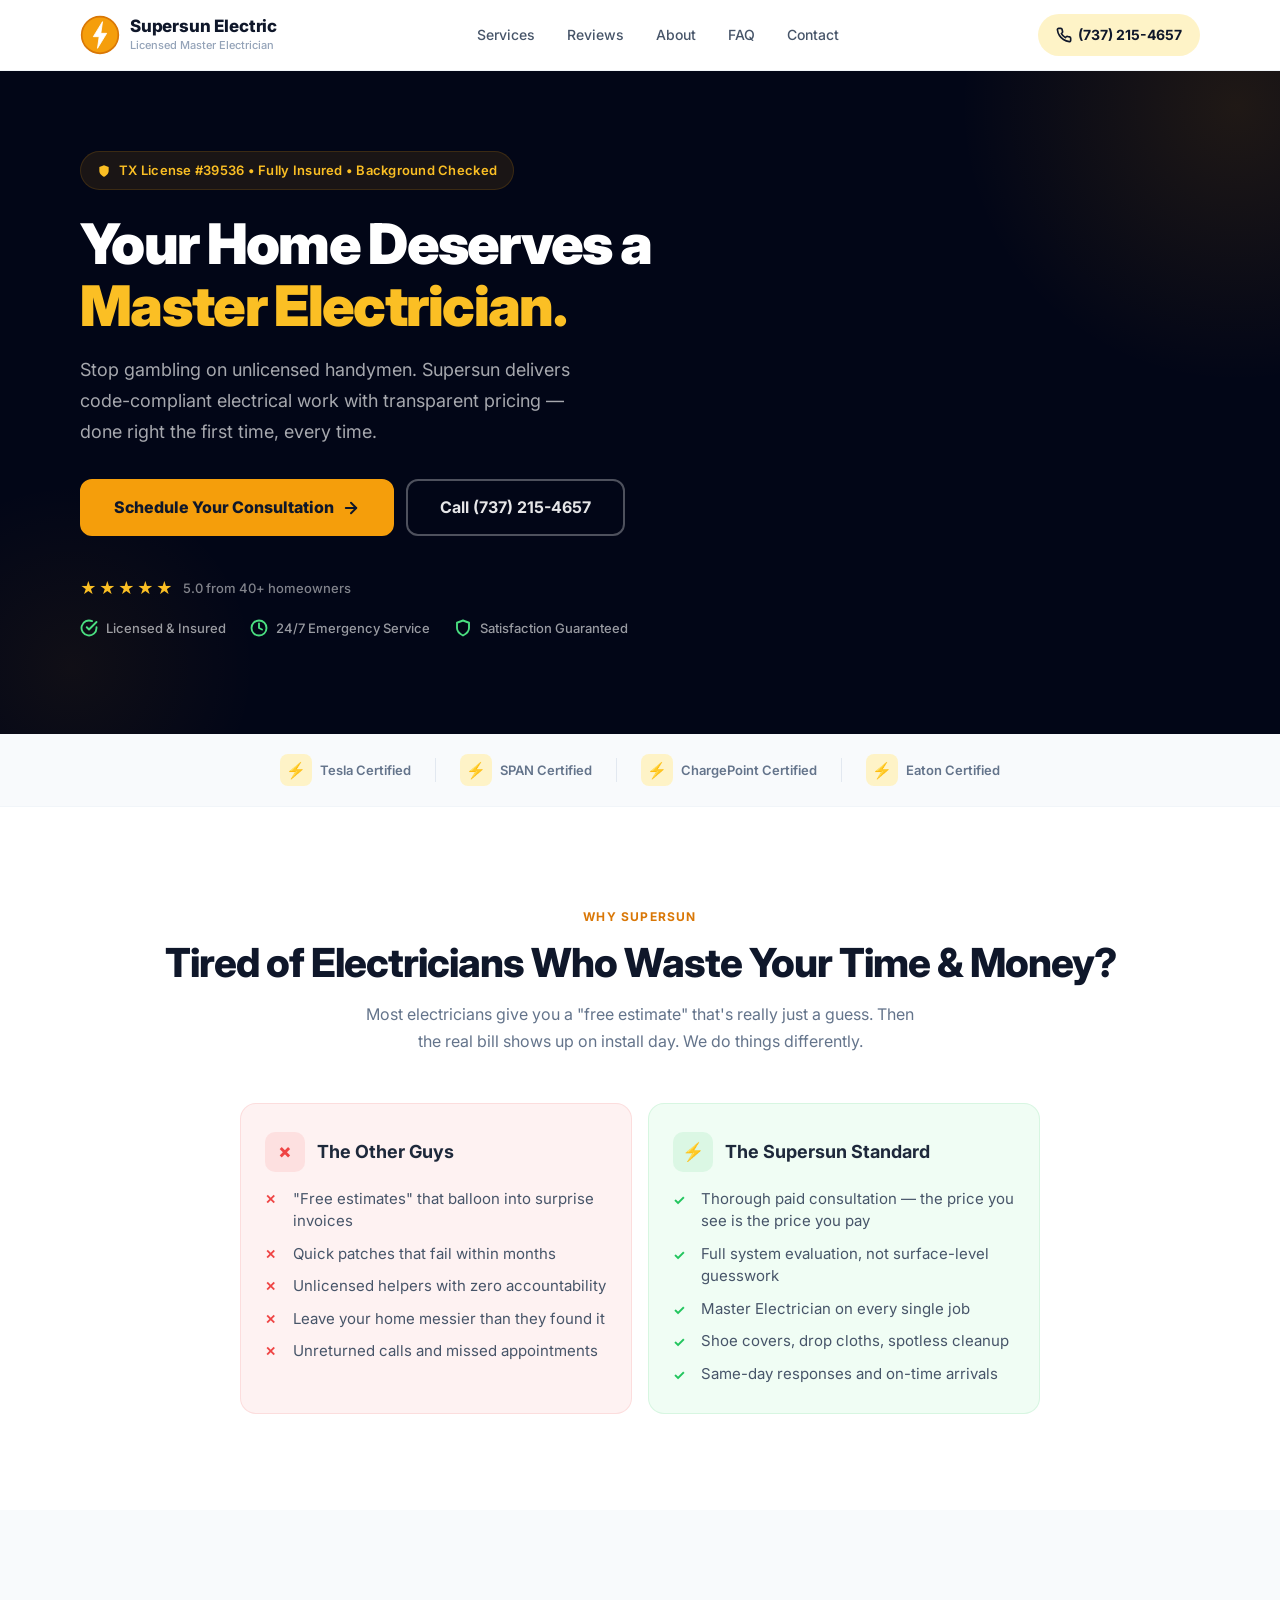
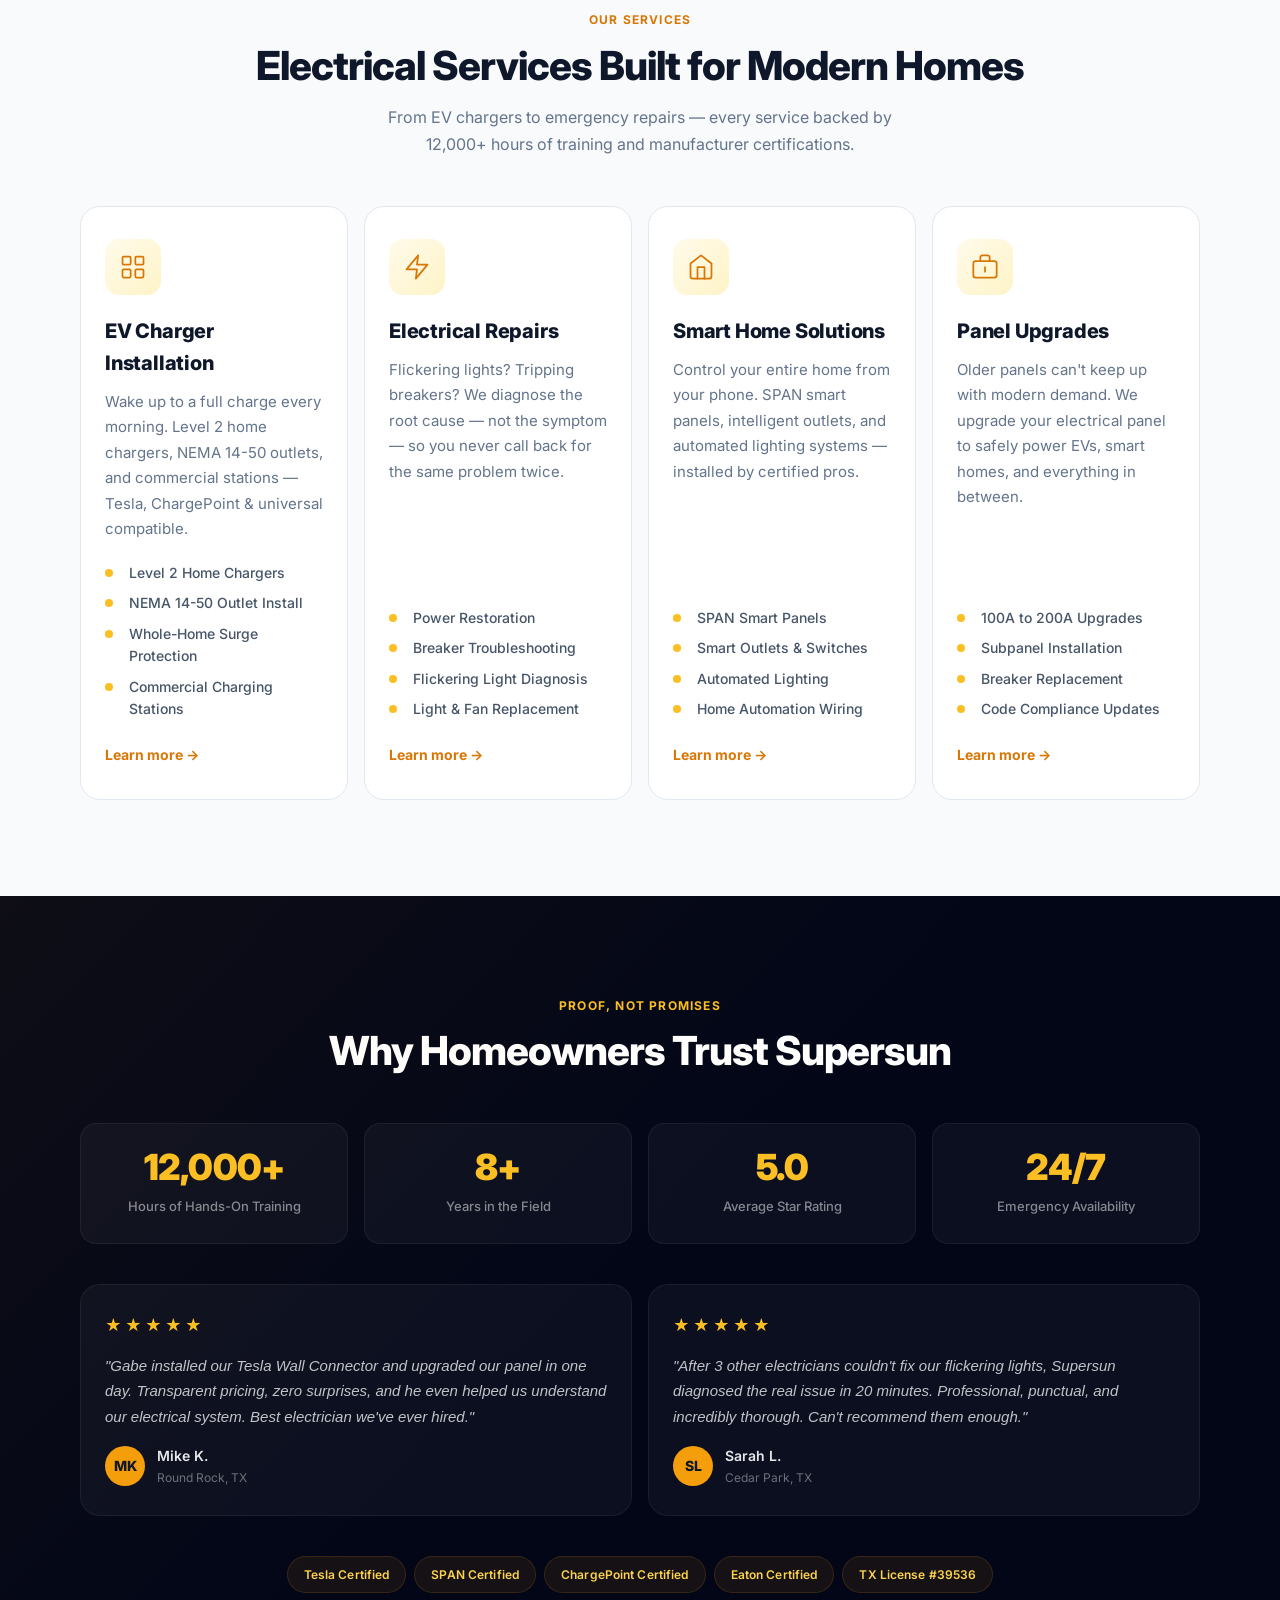
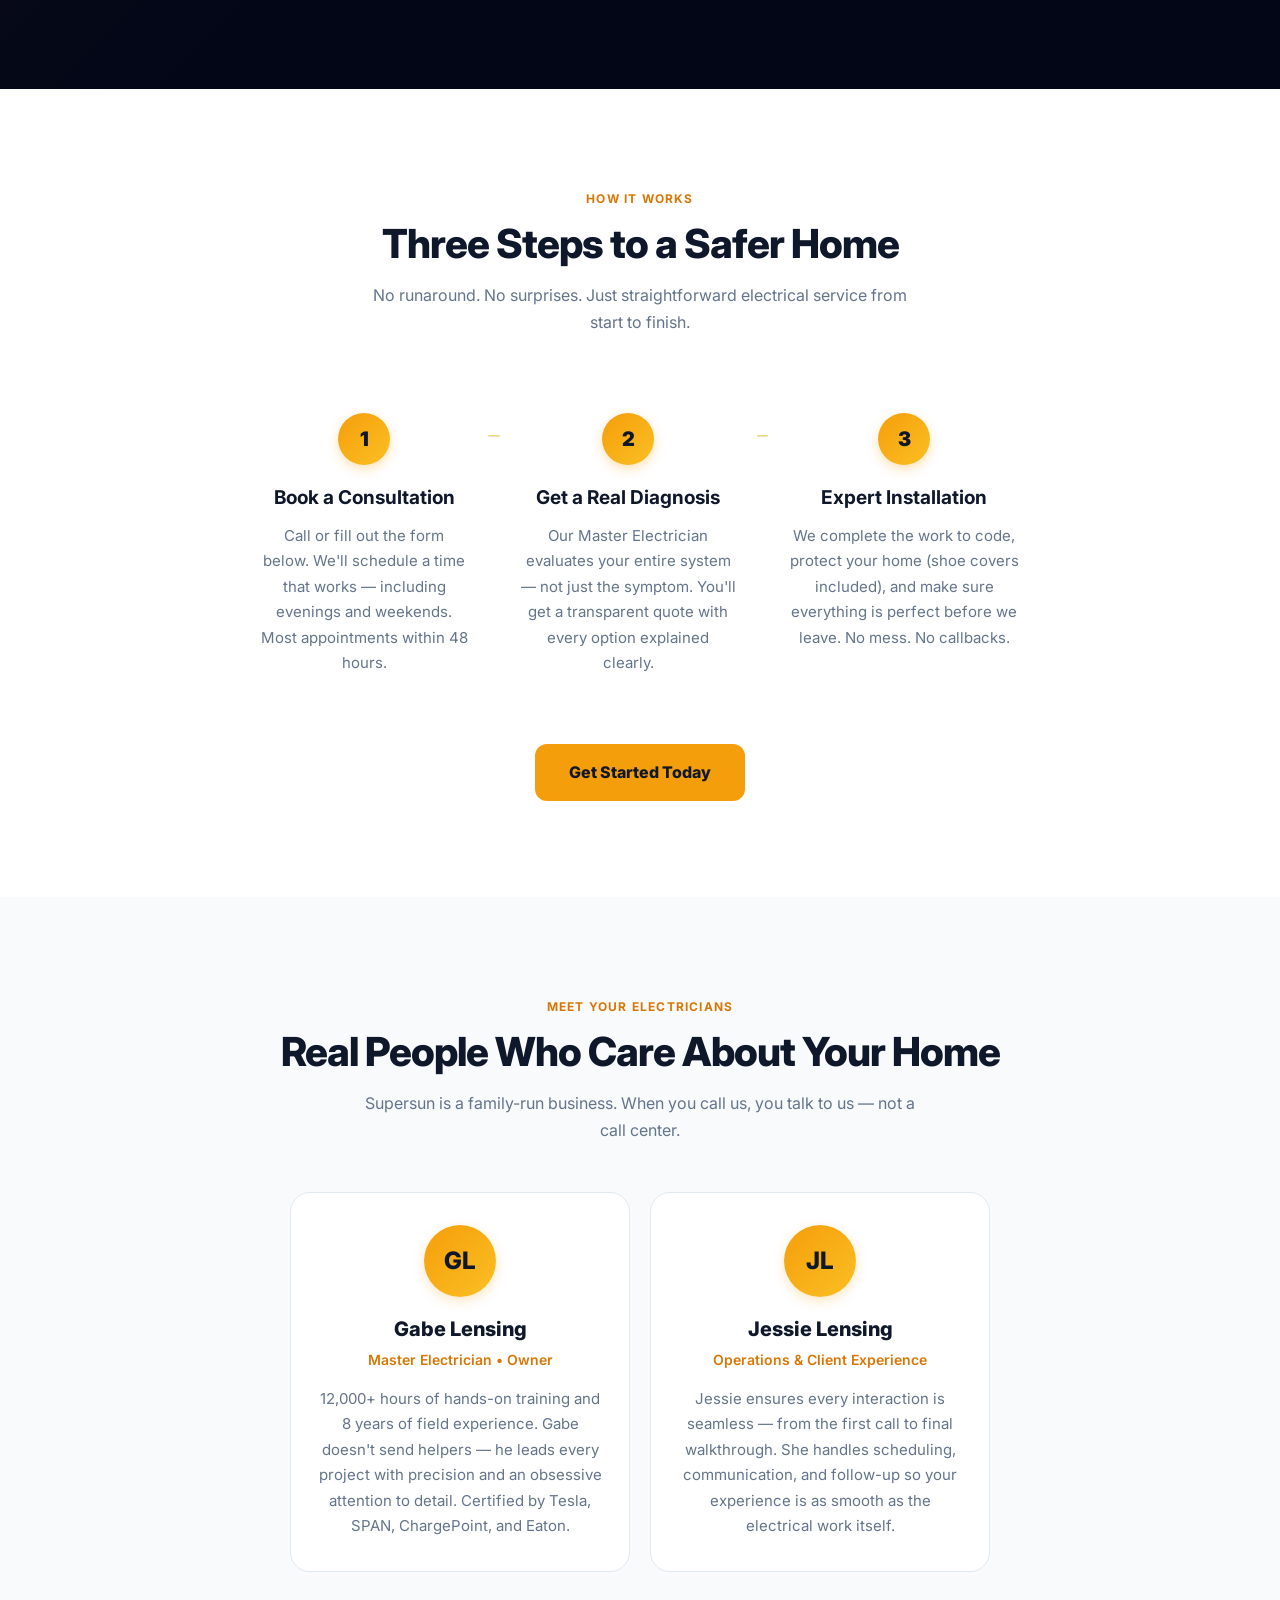
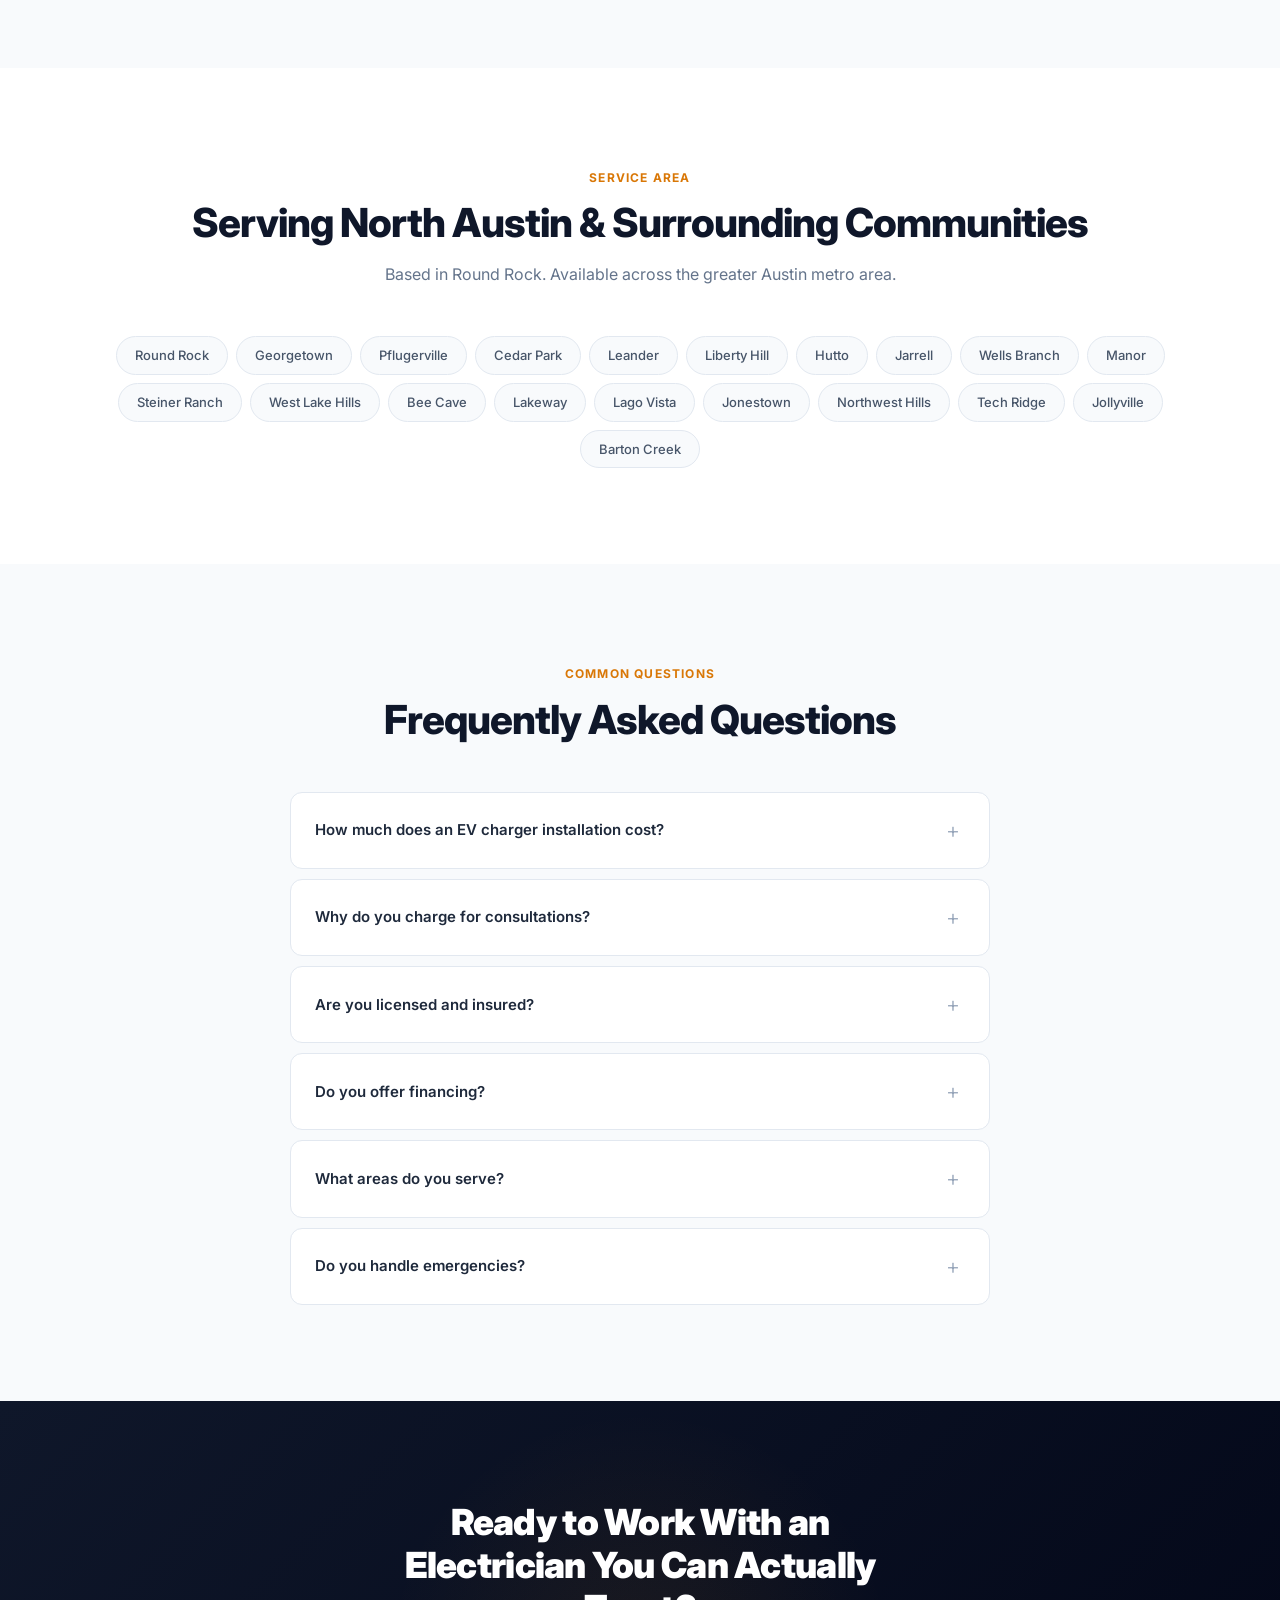
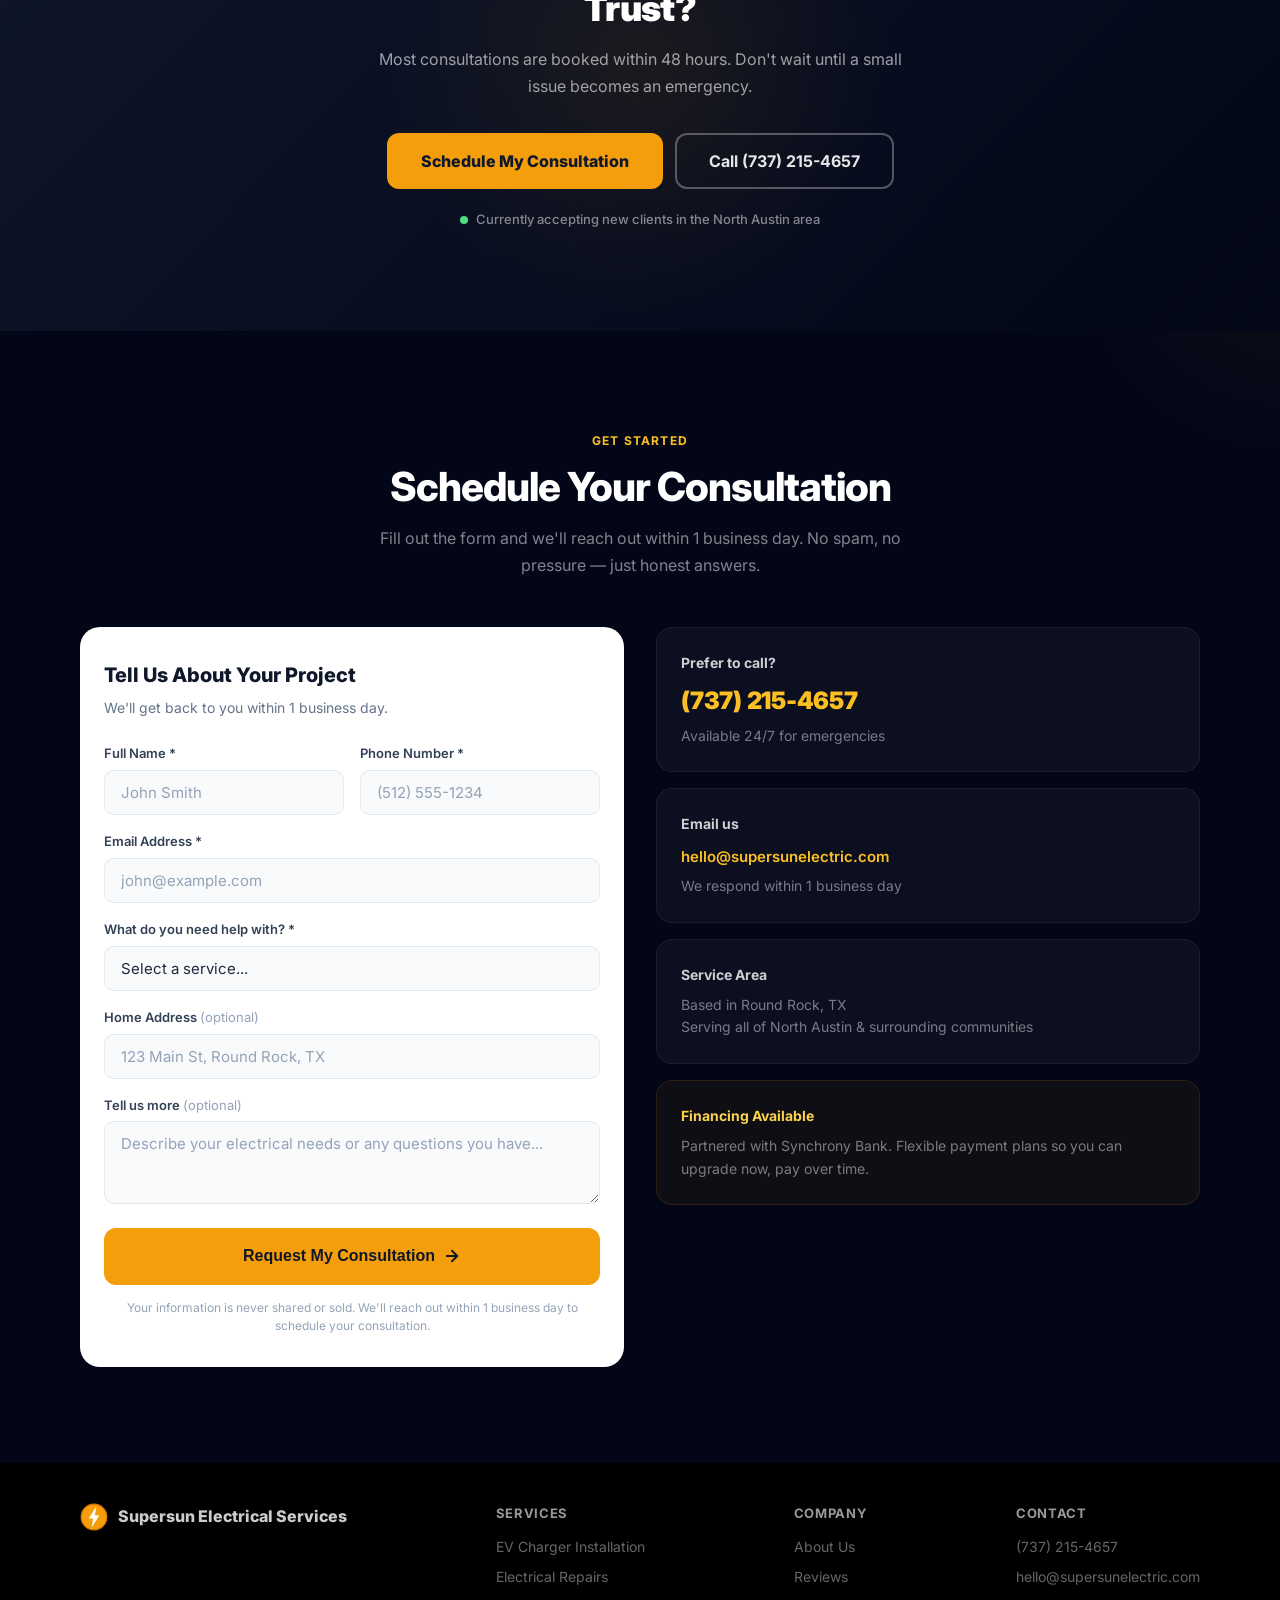
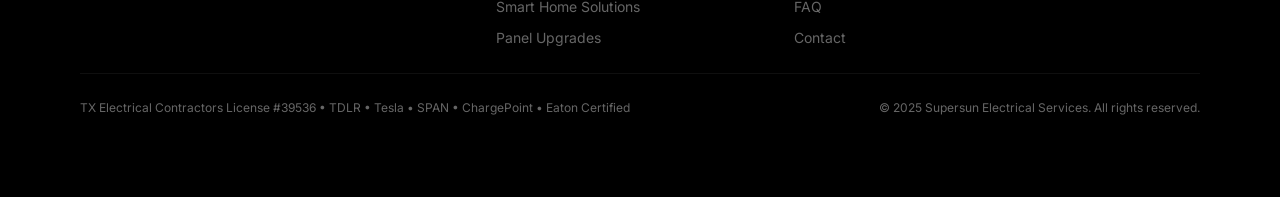
==== commit ce924eeb: "Redesign site with sales psychology, mobile-first UX, and dedicated service pages - Complete visual " ====
--- a/index.html
+++ b/index.html
@@ -3,17 +3,17 @@
 <head>
   <meta charset="UTF-8">
   <meta name="viewport" content="width=device-width, initial-scale=1.0">
-  <title>Supersun Electrical Services | Licensed Electrician in North Austin, Round Rock & Cedar Park TX</title>
+  <title>Supersun Electrical Services | Licensed Electrician in Round Rock, Cedar Park & North Austin TX</title>
   <meta name="description" content="Supersun Electrical Services — licensed master electrician serving Round Rock, Cedar Park, Georgetown & North Austin TX. EV charger installation, smart panels, electrical repairs. Available 24/7. Call (737) 215-4657.">
   <meta name="keywords" content="electrician round rock tx, electrical services north austin, ev charger installation texas, smart panel installation, licensed electrician cedar park, electrical repair georgetown tx, SPAN panel installer, Tesla charger installation">
   <meta name="robots" content="index, follow">
-  <link rel="canonical" href="https://supersunelectric.com">
+  <link rel="canonical" href="https://papasartcave.com">
 
   <!-- Open Graph -->
   <meta property="og:title" content="Supersun Electrical Services | North Austin's Trusted Electrician">
   <meta property="og:description" content="Licensed master electrician serving Round Rock, Cedar Park, Georgetown & North Austin. EV chargers, smart panels, 24/7 emergency service. Call (737) 215-4657.">
   <meta property="og:type" content="website">
-  <meta property="og:url" content="https://supersunelectric.com">
+  <meta property="og:url" content="https://papasartcave.com">
   <meta property="og:locale" content="en_US">
 
   <!-- Structured Data: LocalBusiness -->
@@ -23,7 +23,7 @@
     "@type": "Electrician",
     "name": "Supersun Electrical Services",
     "description": "Licensed master electrician serving North Austin, Round Rock, Cedar Park, Georgetown and surrounding areas. EV charger installation, smart panels, electrical repairs, and 24/7 emergency service.",
-    "url": "https://supersunelectric.com",
+    "url": "https://papasartcave.com",
     "telephone": "+17372154657",
     "email": "hello@supersunelectric.com",
     "address": {
@@ -116,26 +116,62 @@
     <a href="#contact" class="sticky-cta__quote">Get Free Quote</a>
   </div>
 
+  <!-- Mobile Menu Overlay -->
+  <div class="mobile-menu" id="mobileMenu">
+    <div class="mobile-menu__panel">
+      <a href="#services" class="mobile-menu__link" data-close>Services</a>
+      <div class="mobile-menu__service-links">
+        <a href="/ev-charger-installation/" class="mobile-menu__service-link">EV Charger Installation</a>
+        <a href="/electrical-repairs/" class="mobile-menu__service-link">Electrical Repairs</a>
+        <a href="/smart-home-solutions/" class="mobile-menu__service-link">Smart Home Solutions</a>
+        <a href="/panel-upgrades/" class="mobile-menu__service-link">Panel Upgrades</a>
+      </div>
+      <a href="#about" class="mobile-menu__link" data-close>About</a>
+      <a href="#reviews" class="mobile-menu__link" data-close>Reviews</a>
+      <a href="#faq" class="mobile-menu__link" data-close>FAQ</a>
+      <a href="#contact" class="mobile-menu__link" data-close>Contact</a>
+      <div class="mobile-menu__cta">
+        <a href="#contact" class="btn btn--primary btn--full" data-close>Schedule Consultation</a>
+        <a href="tel:+17372154657" class="btn btn--outline btn--full">Call (737) 215-4657</a>
+      </div>
+    </div>
+  </div>
+
   <!-- Header -->
-  <header class="header">
+  <header class="header" id="header">
     <div class="container">
       <div class="header__inner">
-        <div class="header__brand">
+        <a href="/" class="header__brand">
           <div class="header__logo">
-            <svg width="36" height="36" viewBox="0 0 48 48" fill="none" xmlns="http://www.w3.org/2000/svg">
+            <svg width="40" height="40" viewBox="0 0 48 48" fill="none" xmlns="http://www.w3.org/2000/svg">
               <circle cx="24" cy="24" r="22" fill="#F59E0B" stroke="#D97706" stroke-width="2"/>
               <path d="M27 8L16 26h7l-2 14 11-18h-7l2-14z" fill="#fff" stroke="#fff" stroke-width="1" stroke-linejoin="round"/>
             </svg>
           </div>
           <div>
-            <span class="header__name">Supersun Electrical</span>
-            <span class="header__tagline">Brightening Lives Since Day One</span>
-          </div>
-        </div>
-        <a href="tel:+17372154657" class="header__phone" aria-label="Call Supersun Electrical">
-          <svg width="16" height="16" viewBox="0 0 24 24" fill="none" stroke="currentColor" stroke-width="2.5" stroke-linecap="round" stroke-linejoin="round"><path d="M22 16.92v3a2 2 0 01-2.18 2 19.79 19.79 0 01-8.63-3.07 19.5 19.5 0 01-6-6 19.79 19.79 0 01-3.07-8.67A2 2 0 014.11 2h3a2 2 0 012 1.72 12.84 12.84 0 00.7 2.81 2 2 0 01-.45 2.11L8.09 9.91a16 16 0 006 6l1.27-1.27a2 2 0 012.11-.45 12.84 12.84 0 002.81.7A2 2 0 0122 16.92z"/></svg>
-          (737) 215-4657
+            <span class="header__name">Supersun Electric</span>
+            <span class="header__tagline">Licensed Master Electrician</span>
+          </div>
         </a>
+
+        <nav class="nav">
+          <a href="#services" class="nav__link">Services</a>
+          <a href="#reviews" class="nav__link">Reviews</a>
+          <a href="#about" class="nav__link">About</a>
+          <a href="#faq" class="nav__link">FAQ</a>
+          <a href="#contact" class="nav__link">Contact</a>
+        </nav>
+
+        <div class="header__cta">
+          <a href="tel:+17372154657" class="header__phone-btn">
+            <svg width="16" height="16" viewBox="0 0 24 24" fill="none" stroke="currentColor" stroke-width="2.5" stroke-linecap="round" stroke-linejoin="round"><path d="M22 16.92v3a2 2 0 01-2.18 2 19.79 19.79 0 01-8.63-3.07 19.5 19.5 0 01-6-6 19.79 19.79 0 01-3.07-8.67A2 2 0 014.11 2h3a2 2 0 012 1.72 12.84 12.84 0 00.7 2.81 2 2 0 01-.45 2.11L8.09 9.91a16 16 0 006 6l1.27-1.27a2 2 0 012.11-.45 12.84 12.84 0 002.81.7A2 2 0 0122 16.92z"/></svg>
+            <span>(737) 215-4657</span>
+          </a>
+        </div>
+
+        <button class="menu-toggle" id="menuToggle" aria-label="Open menu">
+          <span class="menu-toggle__bar"></span>
+        </button>
       </div>
     </div>
   </header>
@@ -143,60 +179,107 @@
   <!-- Hero -->
   <section class="hero" id="hero">
     <div class="container">
-      <div class="hero__badge">
-        <svg width="14" height="14" viewBox="0 0 24 24" fill="currentColor"><path d="M12 2l3.09 6.26L22 9.27l-5 4.87 1.18 6.88L12 17.77l-6.18 3.25L7 14.14 2 9.27l6.91-1.01L12 2z"/></svg>
-        TX License #39536 &bull; Tesla &bull; SPAN &bull; ChargePoint Certified
-      </div>
-      <h1 class="hero__title">North Austin's Most Trusted <span class="highlight">Master Electrician</span></h1>
-      <p class="hero__subtitle">From EV charger installations to emergency repairs — we protect your home with work that's done right the first time. Serving Round Rock, Cedar Park, Georgetown & beyond.</p>
-      <div class="hero__ctas">
-        <a href="#contact" class="btn btn--primary btn--lg">
-          <svg width="18" height="18" viewBox="0 0 24 24" fill="none" stroke="currentColor" stroke-width="2.5" stroke-linecap="round" stroke-linejoin="round"><path d="M22 16.92v3a2 2 0 01-2.18 2 19.79 19.79 0 01-8.63-3.07 19.5 19.5 0 01-6-6 19.79 19.79 0 01-3.07-8.67A2 2 0 014.11 2h3a2 2 0 012 1.72 12.84 12.84 0 00.7 2.81 2 2 0 01-.45 2.11L8.09 9.91a16 16 0 006 6l1.27-1.27a2 2 0 012.11-.45 12.84 12.84 0 002.81.7A2 2 0 0122 16.92z"/></svg>
-          Schedule Your Consultation
-        </a>
-        <a href="tel:+17372154657" class="btn btn--outline btn--lg">Call (737) 215-4657</a>
-      </div>
-      <div class="hero__trust">
-        <div class="hero__trust-item">
-          <svg width="20" height="20" viewBox="0 0 24 24" fill="none" stroke="#10B981" stroke-width="2.5" stroke-linecap="round" stroke-linejoin="round"><path d="M12 22s8-4 8-10V5l-8-3-8 3v7c0 6 8 10 8 10z"/><path d="M9 12l2 2 4-4"/></svg>
-          Licensed &amp; Insured
-        </div>
-        <div class="hero__trust-item">
-          <svg width="20" height="20" viewBox="0 0 24 24" fill="none" stroke="#10B981" stroke-width="2.5" stroke-linecap="round" stroke-linejoin="round"><circle cx="12" cy="12" r="10"/><polyline points="12 6 12 12 16 14"/></svg>
-          24/7 Emergency Service
-        </div>
-        <div class="hero__trust-item">
-          <svg width="20" height="20" viewBox="0 0 24 24" fill="none" stroke="#10B981" stroke-width="2.5" stroke-linecap="round" stroke-linejoin="round"><path d="M12 2l3.09 6.26L22 9.27l-5 4.87 1.18 6.88L12 17.77l-6.18 3.25L7 14.14 2 9.27l6.91-1.01L12 2z"/></svg>
-          8+ Years Experience
-        </div>
-      </div>
-    </div>
-  </section>
-
-  <!-- Problem/Solution -->
+      <div class="hero__content">
+        <div class="hero__eyebrow">
+          <svg width="14" height="14" viewBox="0 0 24 24" fill="currentColor"><path d="M12 22s8-4 8-10V5l-8-3-8 3v7c0 6 8 10 8 10z"/></svg>
+          TX License #39536 &bull; Fully Insured &bull; Background Checked
+        </div>
+        <h1 class="hero__title">
+          Your Home Deserves a
+          <span class="highlight">Master Electrician.</span>
+        </h1>
+        <p class="hero__subtitle">Stop gambling on unlicensed handymen. Supersun delivers code-compliant electrical work with transparent pricing — done right the first time, every time.</p>
+        <div class="hero__ctas">
+          <a href="#contact" class="btn btn--primary btn--lg">
+            Schedule Your Consultation
+            <svg width="18" height="18" viewBox="0 0 24 24" fill="none" stroke="currentColor" stroke-width="2.5" stroke-linecap="round" stroke-linejoin="round"><line x1="5" y1="12" x2="19" y2="12"/><polyline points="12 5 19 12 12 19"/></svg>
+          </a>
+          <a href="tel:+17372154657" class="btn btn--outline-light btn--lg">Call (737) 215-4657</a>
+        </div>
+        <div class="hero__social-proof">
+          <div class="hero__rating">
+            <span class="hero__stars">&#9733;&#9733;&#9733;&#9733;&#9733;</span>
+            <span class="hero__rating-text">5.0 from 40+ homeowners</span>
+          </div>
+          <div class="hero__trust-row">
+            <div class="hero__trust-item">
+              <svg width="18" height="18" viewBox="0 0 24 24" fill="none" stroke="#4ADE80" stroke-width="2.5" stroke-linecap="round" stroke-linejoin="round"><path d="M22 11.08V12a10 10 0 11-5.93-9.14"/><polyline points="22 4 12 14.01 9 11.01"/></svg>
+              Licensed &amp; Insured
+            </div>
+            <div class="hero__trust-item">
+              <svg width="18" height="18" viewBox="0 0 24 24" fill="none" stroke="#4ADE80" stroke-width="2.5" stroke-linecap="round" stroke-linejoin="round"><circle cx="12" cy="12" r="10"/><polyline points="12 6 12 12 16 14"/></svg>
+              24/7 Emergency Service
+            </div>
+            <div class="hero__trust-item">
+              <svg width="18" height="18" viewBox="0 0 24 24" fill="none" stroke="#4ADE80" stroke-width="2.5" stroke-linecap="round" stroke-linejoin="round"><path d="M12 22s8-4 8-10V5l-8-3-8 3v7c0 6 8 10 8 10z"/></svg>
+              Satisfaction Guaranteed
+            </div>
+          </div>
+        </div>
+      </div>
+    </div>
+  </section>
+
+  <!-- Trust Bar -->
+  <div class="trust-bar">
+    <div class="container">
+      <div class="trust-bar__inner">
+        <div class="trust-bar__item">
+          <div class="trust-bar__icon">&#9889;</div>
+          Tesla Certified
+        </div>
+        <div class="trust-bar__divider"></div>
+        <div class="trust-bar__item">
+          <div class="trust-bar__icon">&#9889;</div>
+          SPAN Certified
+        </div>
+        <div class="trust-bar__divider"></div>
+        <div class="trust-bar__item">
+          <div class="trust-bar__icon">&#9889;</div>
+          ChargePoint Certified
+        </div>
+        <div class="trust-bar__divider"></div>
+        <div class="trust-bar__item">
+          <div class="trust-bar__icon">&#9889;</div>
+          Eaton Certified
+        </div>
+      </div>
+    </div>
+  </div>
+
+  <!-- Problem / Agitation -->
   <section class="problem" id="why">
     <div class="container">
-      <h2 class="section__title">Tired of Electricians Who Cut Corners?</h2>
-      <p class="section__subtitle">Most electricians slap a bandaid on the symptom. We diagnose the root cause — so you never call back for the same problem twice.</p>
+      <div class="section__header">
+        <span class="section__label">Why Supersun</span>
+        <h2 class="section__title">Tired of Electricians Who Waste Your Time &amp; Money?</h2>
+        <p class="section__subtitle">Most electricians give you a "free estimate" that's really just a guess. Then the real bill shows up on install day. We do things differently.</p>
+      </div>
       <div class="problem__grid">
         <div class="problem__card problem__card--bad">
-          <div class="problem__icon">&#10007;</div>
-          <h3>The Other Guys</h3>
+          <div class="problem__card-header">
+            <div class="problem__icon">&#10007;</div>
+            <h3>The Other Guys</h3>
+          </div>
           <ul>
-            <li>Free "estimates" that turn into surprise bills</li>
-            <li>Quick fixes that fail in 6 months</li>
-            <li>Unlicensed helpers with no accountability</li>
-            <li>Leave your home a mess</li>
+            <li>"Free estimates" that balloon into surprise invoices</li>
+            <li>Quick patches that fail within months</li>
+            <li>Unlicensed helpers with zero accountability</li>
+            <li>Leave your home messier than they found it</li>
+            <li>Unreturned calls and missed appointments</li>
           </ul>
         </div>
         <div class="problem__card problem__card--good">
-          <div class="problem__icon">&#9889;</div>
-          <h3>The Supersun Way</h3>
+          <div class="problem__card-header">
+            <div class="problem__icon">&#9889;</div>
+            <h3>The Supersun Standard</h3>
+          </div>
           <ul>
-            <li>Thorough paid consultation — no hidden fees</li>
-            <li>Full system evaluation, not guesswork</li>
-            <li>Master Electrician with 12,000+ hours training</li>
+            <li>Thorough paid consultation — the price you see is the price you pay</li>
+            <li>Full system evaluation, not surface-level guesswork</li>
+            <li>Master Electrician on every single job</li>
             <li>Shoe covers, drop cloths, spotless cleanup</li>
+            <li>Same-day responses and on-time arrivals</li>
           </ul>
         </div>
       </div>
@@ -206,55 +289,73 @@
   <!-- Services -->
   <section class="services" id="services">
     <div class="container">
-      <h2 class="section__title">What We Do Best</h2>
-      <p class="section__subtitle">Comprehensive electrical services for modern homes in Central Texas</p>
+      <div class="section__header">
+        <span class="section__label">Our Services</span>
+        <h2 class="section__title">Electrical Services Built for Modern Homes</h2>
+        <p class="section__subtitle">From EV chargers to emergency repairs — every service backed by 12,000+ hours of training and manufacturer certifications.</p>
+      </div>
       <div class="services__grid">
 
         <div class="service-card">
           <div class="service-card__icon">
-            <svg width="32" height="32" viewBox="0 0 24 24" fill="none" stroke="currentColor" stroke-width="1.5" stroke-linecap="round" stroke-linejoin="round"><rect x="3" y="3" width="7" height="7"/><rect x="14" y="3" width="7" height="7"/><rect x="14" y="14" width="7" height="7"/><rect x="3" y="14" width="7" height="7"/></svg>
+            <svg width="28" height="28" viewBox="0 0 24 24" fill="none" stroke="currentColor" stroke-width="1.5" stroke-linecap="round" stroke-linejoin="round"><rect x="3" y="3" width="7" height="7" rx="1"/><rect x="14" y="3" width="7" height="7" rx="1"/><rect x="14" y="14" width="7" height="7" rx="1"/><rect x="3" y="14" width="7" height="7" rx="1"/></svg>
           </div>
           <h3 class="service-card__title">EV Charger Installation</h3>
-          <p class="service-card__desc">Level 2 home chargers, NEMA 14-50 outlets, and commercial stations. Tesla, ChargePoint & universal charger certified.</p>
-          <ul class="service-card__list">
+          <p class="service-card__desc">Wake up to a full charge every morning. Level 2 home chargers, NEMA 14-50 outlets, and commercial stations — Tesla, ChargePoint &amp; universal compatible.</p>
+          <ul class="service-card__features">
             <li>Level 2 Home Chargers</li>
-            <li>NEMA 14-50 Installations</li>
-            <li>Surge Protection</li>
+            <li>NEMA 14-50 Outlet Install</li>
+            <li>Whole-Home Surge Protection</li>
             <li>Commercial Charging Stations</li>
           </ul>
+          <a href="/ev-charger-installation/" class="service-card__link">Learn more &#8594;</a>
         </div>
 
         <div class="service-card">
           <div class="service-card__icon">
-            <svg width="32" height="32" viewBox="0 0 24 24" fill="none" stroke="currentColor" stroke-width="1.5" stroke-linecap="round" stroke-linejoin="round"><path d="M13 2L3 14h9l-1 8 10-12h-9l1-8z"/></svg>
+            <svg width="28" height="28" viewBox="0 0 24 24" fill="none" stroke="currentColor" stroke-width="1.5" stroke-linecap="round" stroke-linejoin="round"><path d="M13 2L3 14h9l-1 8 10-12h-9l1-8z"/></svg>
           </div>
           <h3 class="service-card__title">Electrical Repairs</h3>
-          <p class="service-card__desc">Power restoration, flickering lights, tripping breakers, and circuit troubleshooting — diagnosed properly the first time.</p>
-          <ul class="service-card__list">
+          <p class="service-card__desc">Flickering lights? Tripping breakers? We diagnose the root cause — not the symptom — so you never call back for the same problem twice.</p>
+          <ul class="service-card__features">
             <li>Power Restoration</li>
             <li>Breaker Troubleshooting</li>
-            <li>Flickering Light Repair</li>
-            <li>Light &amp; Ceiling Fan Replacement</li>
+            <li>Flickering Light Diagnosis</li>
+            <li>Light &amp; Fan Replacement</li>
           </ul>
+          <a href="/electrical-repairs/" class="service-card__link">Learn more &#8594;</a>
         </div>
 
         <div class="service-card">
           <div class="service-card__icon">
-            <svg width="32" height="32" viewBox="0 0 24 24" fill="none" stroke="currentColor" stroke-width="1.5" stroke-linecap="round" stroke-linejoin="round"><path d="M12 2a5 5 0 015 5v2a5 5 0 01-10 0V7a5 5 0 015-5z"/><path d="M8 14v1a4 4 0 008 0v-1"/><line x1="12" y1="18" x2="12" y2="22"/><line x1="8" y1="22" x2="16" y2="22"/></svg>
+            <svg width="28" height="28" viewBox="0 0 24 24" fill="none" stroke="currentColor" stroke-width="1.5" stroke-linecap="round" stroke-linejoin="round"><path d="M3 9l9-7 9 7v11a2 2 0 01-2 2H5a2 2 0 01-2-2z"/><polyline points="9 22 9 12 15 12 15 22"/></svg>
           </div>
           <h3 class="service-card__title">Smart Home Solutions</h3>
-          <p class="service-card__desc">SPAN smart panels, intelligent outlets, and automated lighting systems — make your home work for you.</p>
-          <ul class="service-card__list">
+          <p class="service-card__desc">Control your entire home from your phone. SPAN smart panels, intelligent outlets, and automated lighting systems — installed by certified pros.</p>
+          <ul class="service-card__features">
             <li>SPAN Smart Panels</li>
-            <li>Smart Outlets</li>
-            <li>Smart Lighting Systems</li>
+            <li>Smart Outlets &amp; Switches</li>
+            <li>Automated Lighting</li>
             <li>Home Automation Wiring</li>
           </ul>
-        </div>
-
-      </div>
-      <div class="services__cta">
-        <a href="#contact" class="btn btn--primary btn--lg">Book Your Service</a>
+          <a href="/smart-home-solutions/" class="service-card__link">Learn more &#8594;</a>
+        </div>
+
+        <div class="service-card">
+          <div class="service-card__icon">
+            <svg width="28" height="28" viewBox="0 0 24 24" fill="none" stroke="currentColor" stroke-width="1.5" stroke-linecap="round" stroke-linejoin="round"><rect x="2" y="7" width="20" height="14" rx="2" ry="2"/><path d="M16 7V4a2 2 0 00-2-2h-4a2 2 0 00-2 2v3"/><line x1="12" y1="12" x2="12" y2="16"/></svg>
+          </div>
+          <h3 class="service-card__title">Panel Upgrades</h3>
+          <p class="service-card__desc">Older panels can't keep up with modern demand. We upgrade your electrical panel to safely power EVs, smart homes, and everything in between.</p>
+          <ul class="service-card__features">
+            <li>100A to 200A Upgrades</li>
+            <li>Subpanel Installation</li>
+            <li>Breaker Replacement</li>
+            <li>Code Compliance Updates</li>
+          </ul>
+          <a href="/panel-upgrades/" class="service-card__link">Learn more &#8594;</a>
+        </div>
+
       </div>
     </div>
   </section>
@@ -262,7 +363,10 @@
   <!-- Social Proof -->
   <section class="proof" id="reviews">
     <div class="container">
-      <h2 class="section__title">Why Homeowners Choose Supersun</h2>
+      <div class="section__header">
+        <span class="section__label">Proof, Not Promises</span>
+        <h2 class="section__title">Why Homeowners Trust Supersun</h2>
+      </div>
       <div class="stats">
         <div class="stat">
           <span class="stat__number">12,000+</span>
@@ -273,12 +377,36 @@
           <span class="stat__label">Years in the Field</span>
         </div>
         <div class="stat">
-          <span class="stat__number">4</span>
-          <span class="stat__label">Industry Certifications</span>
+          <span class="stat__number">5.0</span>
+          <span class="stat__label">Average Star Rating</span>
         </div>
         <div class="stat">
           <span class="stat__number">24/7</span>
           <span class="stat__label">Emergency Availability</span>
+        </div>
+      </div>
+      <div class="testimonials">
+        <div class="testimonial">
+          <div class="testimonial__stars">&#9733;&#9733;&#9733;&#9733;&#9733;</div>
+          <p class="testimonial__text">"Gabe installed our Tesla Wall Connector and upgraded our panel in one day. Transparent pricing, zero surprises, and he even helped us understand our electrical system. Best electrician we've ever hired."</p>
+          <div class="testimonial__author">
+            <div class="testimonial__avatar">MK</div>
+            <div>
+              <div class="testimonial__name">Mike K.</div>
+              <div class="testimonial__location">Round Rock, TX</div>
+            </div>
+          </div>
+        </div>
+        <div class="testimonial">
+          <div class="testimonial__stars">&#9733;&#9733;&#9733;&#9733;&#9733;</div>
+          <p class="testimonial__text">"After 3 other electricians couldn't fix our flickering lights, Supersun diagnosed the real issue in 20 minutes. Professional, punctual, and incredibly thorough. Can't recommend them enough."</p>
+          <div class="testimonial__author">
+            <div class="testimonial__avatar">SL</div>
+            <div>
+              <div class="testimonial__name">Sarah L.</div>
+              <div class="testimonial__location">Cedar Park, TX</div>
+            </div>
+          </div>
         </div>
       </div>
       <div class="certifications">
@@ -294,26 +422,32 @@
   <!-- Process -->
   <section class="process" id="process">
     <div class="container">
-      <h2 class="section__title">How It Works</h2>
-      <p class="section__subtitle">Three simple steps to a safer, smarter home</p>
+      <div class="section__header">
+        <span class="section__label">How It Works</span>
+        <h2 class="section__title">Three Steps to a Safer Home</h2>
+        <p class="section__subtitle">No runaround. No surprises. Just straightforward electrical service from start to finish.</p>
+      </div>
       <div class="process__steps">
         <div class="step">
           <div class="step__number">1</div>
           <h3 class="step__title">Book a Consultation</h3>
-          <p class="step__desc">Call or fill out the form below. We'll schedule a time that works for you — including evenings and weekends.</p>
+          <p class="step__desc">Call or fill out the form below. We'll schedule a time that works — including evenings and weekends. Most appointments within 48 hours.</p>
         </div>
         <div class="step__connector"></div>
         <div class="step">
           <div class="step__number">2</div>
-          <h3 class="step__title">Full System Evaluation</h3>
-          <p class="step__desc">Our Master Electrician assesses your entire electrical system — not just the symptom — and explains every option transparently.</p>
+          <h3 class="step__title">Get a Real Diagnosis</h3>
+          <p class="step__desc">Our Master Electrician evaluates your entire system — not just the symptom. You'll get a transparent quote with every option explained clearly.</p>
         </div>
         <div class="step__connector"></div>
         <div class="step">
           <div class="step__number">3</div>
           <h3 class="step__title">Expert Installation</h3>
-          <p class="step__desc">We complete the work to code, clean up after ourselves (shoe covers included), and make sure everything is perfect before we leave.</p>
-        </div>
+          <p class="step__desc">We complete the work to code, protect your home (shoe covers included), and make sure everything is perfect before we leave. No mess. No callbacks.</p>
+        </div>
+      </div>
+      <div class="process__cta">
+        <a href="#contact" class="btn btn--primary btn--lg">Get Started Today</a>
       </div>
     </div>
   </section>
@@ -321,19 +455,23 @@
   <!-- About / Team -->
   <section class="about" id="about">
     <div class="container">
-      <h2 class="section__title">Meet Your Electricians</h2>
+      <div class="section__header">
+        <span class="section__label">Meet Your Electricians</span>
+        <h2 class="section__title">Real People Who Care About Your Home</h2>
+        <p class="section__subtitle">Supersun is a family-run business. When you call us, you talk to us — not a call center.</p>
+      </div>
       <div class="about__grid">
         <div class="about__member">
           <div class="about__avatar">GL</div>
           <h3>Gabe Lensing</h3>
-          <p class="about__role">Master Electrician</p>
-          <p>12,000+ hours of hands-on training and 8 years of field experience. Gabe leads every project with precision and an obsessive attention to detail.</p>
+          <p class="about__role">Master Electrician &bull; Owner</p>
+          <p>12,000+ hours of hands-on training and 8 years of field experience. Gabe doesn't send helpers — he leads every project with precision and an obsessive attention to detail. Certified by Tesla, SPAN, ChargePoint, and Eaton.</p>
         </div>
         <div class="about__member">
           <div class="about__avatar">JL</div>
           <h3>Jessie Lensing</h3>
           <p class="about__role">Operations &amp; Client Experience</p>
-          <p>Jessie ensures seamless communication and scheduling — so your experience is as smooth as the electrical work itself.</p>
+          <p>Jessie ensures every interaction is seamless — from the first call to final walkthrough. She handles scheduling, communication, and follow-up so your experience is as smooth as the electrical work itself.</p>
         </div>
       </div>
     </div>
@@ -342,7 +480,11 @@
   <!-- Service Area -->
   <section class="area" id="area">
     <div class="container">
-      <h2 class="section__title">Serving North Austin &amp; Surrounding Communities</h2>
+      <div class="section__header">
+        <span class="section__label">Service Area</span>
+        <h2 class="section__title">Serving North Austin &amp; Surrounding Communities</h2>
+        <p class="section__subtitle">Based in Round Rock. Available across the greater Austin metro area.</p>
+      </div>
       <div class="area__grid">
         <span class="area__tag">Round Rock</span>
         <span class="area__tag">Georgetown</span>
@@ -371,23 +513,26 @@
   <!-- FAQ -->
   <section class="faq" id="faq">
     <div class="container">
-      <h2 class="section__title">Frequently Asked Questions</h2>
+      <div class="section__header">
+        <span class="section__label">Common Questions</span>
+        <h2 class="section__title">Frequently Asked Questions</h2>
+      </div>
       <div class="faq__list">
         <details class="faq__item">
           <summary class="faq__question">How much does an EV charger installation cost?</summary>
-          <p class="faq__answer">Every home is different. Cost depends on your panel capacity, distance to the garage, and whether a subpanel or upgrades are needed. We provide a thorough paid consultation to evaluate your system and give you an accurate, no-surprise quote.</p>
+          <p class="faq__answer">Every home is different — cost depends on your panel capacity, distance to the garage, and whether upgrades are needed. We provide a thorough paid consultation to evaluate your system and give you an accurate, no-surprise quote. No ballpark guesses.</p>
         </details>
         <details class="faq__item">
-          <summary class="faq__question">Why do you charge for consultations instead of giving free estimates?</summary>
-          <p class="faq__answer">Because "free estimates" are usually guesses. Our paid consultation means a Master Electrician evaluates your entire electrical system — not just the surface issue. You get a professional diagnosis and transparent pricing, so there are no surprises on install day.</p>
+          <summary class="faq__question">Why do you charge for consultations?</summary>
+          <p class="faq__answer">Because "free estimates" are usually guesses that lead to surprise bills. Our paid consultation means a Master Electrician evaluates your entire electrical system — not just the surface issue. You get a professional diagnosis and transparent pricing. The consultation fee is applied toward your project if you move forward.</p>
         </details>
         <details class="faq__item">
           <summary class="faq__question">Are you licensed and insured?</summary>
-          <p class="faq__answer">Absolutely. Supersun holds Texas Electrical Contractors License #39536 via TDLR. We're also certified by Tesla, SPAN, ChargePoint, and Eaton — meaning we're trained and authorized on the industry's best equipment.</p>
+          <p class="faq__answer">Yes. Supersun holds Texas Electrical Contractors License #39536 via TDLR. We're also certified by Tesla, SPAN, ChargePoint, and Eaton — meaning we're factory-trained and authorized on the industry's best equipment. Fully insured and background checked.</p>
         </details>
         <details class="faq__item">
           <summary class="faq__question">Do you offer financing?</summary>
-          <p class="faq__answer">Yes. We've partnered with Synchrony Bank to offer flexible financing options. Upgrade your home's electrical system without the full upfront cost.</p>
+          <p class="faq__answer">Yes. We've partnered with Synchrony Bank to offer flexible financing options. Upgrade your home's electrical system without the full upfront cost — from panel upgrades to EV chargers.</p>
         </details>
         <details class="faq__item">
           <summary class="faq__question">What areas do you serve?</summary>
@@ -395,8 +540,26 @@
         </details>
         <details class="faq__item">
           <summary class="faq__question">Do you handle emergencies?</summary>
-          <p class="faq__answer">Yes — we offer 24/7 emergency electrical services. Call us at <a href="tel:+17372154657">(737) 215-4657</a> any time, day or night.</p>
+          <p class="faq__answer">Absolutely — we offer 24/7 emergency electrical services. Call us at <a href="tel:+17372154657">(737) 215-4657</a> any time, day or night. Power outages, sparking outlets, or burning smells — we're there when it matters most.</p>
         </details>
+      </div>
+    </div>
+  </section>
+
+  <!-- Final CTA -->
+  <section class="final-cta">
+    <div class="container">
+      <div class="final-cta__content">
+        <h2 class="final-cta__title">Ready to Work With an Electrician You Can Actually Trust?</h2>
+        <p class="final-cta__subtitle">Most consultations are booked within 48 hours. Don't wait until a small issue becomes an emergency.</p>
+        <div class="final-cta__buttons">
+          <a href="#contact" class="btn btn--primary btn--lg">Schedule My Consultation</a>
+          <a href="tel:+17372154657" class="btn btn--outline-light btn--lg">Call (737) 215-4657</a>
+        </div>
+        <div class="final-cta__urgency">
+          <span class="pulse"></span>
+          Currently accepting new clients in the North Austin area
+        </div>
       </div>
     </div>
   </section>
@@ -404,24 +567,31 @@
   <!-- Contact / Lead Capture -->
   <section class="contact" id="contact">
     <div class="container">
-      <h2 class="section__title">Ready to Fix It Right?</h2>
-      <p class="section__subtitle">Get your electrical consultation scheduled today. Most appointments available within 48 hours.</p>
+      <div class="section__header">
+        <span class="section__label">Get Started</span>
+        <h2 class="section__title">Schedule Your Consultation</h2>
+        <p class="section__subtitle">Fill out the form and we'll reach out within 1 business day. No spam, no pressure — just honest answers.</p>
+      </div>
       <div class="contact__wrapper">
         <form class="contact__form" id="contactForm" action="https://formspree.io/f/hello@supersunelectric.com" method="POST">
+          <h3 class="contact__form-title">Tell Us About Your Project</h3>
+          <p class="contact__form-subtitle">We'll get back to you within 1 business day.</p>
+          <div class="form-row">
+            <div class="form-group">
+              <label for="name">Full Name *</label>
+              <input type="text" id="name" name="name" placeholder="John Smith" required autocomplete="name">
+            </div>
+            <div class="form-group">
+              <label for="phone">Phone Number *</label>
+              <input type="tel" id="phone" name="phone" placeholder="(512) 555-1234" required autocomplete="tel">
+            </div>
+          </div>
           <div class="form-group">
-            <label for="name">Full Name</label>
-            <input type="text" id="name" name="name" placeholder="John Smith" required autocomplete="name">
+            <label for="email">Email Address *</label>
+            <input type="email" id="email" name="email" placeholder="john@example.com" required autocomplete="email">
           </div>
           <div class="form-group">
-            <label for="phone">Phone Number</label>
-            <input type="tel" id="phone" name="phone" placeholder="(512) 555-1234" required autocomplete="tel">
-          </div>
-          <div class="form-group">
-            <label for="email">Email Address</label>
-            <input type="email" id="email" name="email" placeholder="john@example.com" required autocomplete="email">
-          </div>
-          <div class="form-group">
-            <label for="service">What do you need help with?</label>
+            <label for="service">What do you need help with? *</label>
             <select id="service" name="service" required>
               <option value="" disabled selected>Select a service...</option>
               <option value="ev-charger">EV Charger Installation</option>
@@ -438,15 +608,15 @@
           </div>
           <div class="form-group">
             <label for="message">Tell us more <span class="optional">(optional)</span></label>
-            <textarea id="message" name="message" rows="3" placeholder="Describe your electrical needs..."></textarea>
+            <textarea id="message" name="message" rows="3" placeholder="Describe your electrical needs or any questions you have..."></textarea>
           </div>
           <button type="submit" class="btn btn--primary btn--lg btn--full">
             Request My Consultation
             <svg width="18" height="18" viewBox="0 0 24 24" fill="none" stroke="currentColor" stroke-width="2.5" stroke-linecap="round" stroke-linejoin="round"><line x1="5" y1="12" x2="19" y2="12"/><polyline points="12 5 19 12 12 19"/></svg>
           </button>
-          <p class="form-disclaimer">We'll reach out within 1 business day. Your information is never shared.</p>
+          <p class="form-disclaimer">Your information is never shared or sold. We'll reach out within 1 business day to schedule your consultation.</p>
         </form>
-        <div class="contact__info">
+        <div class="contact__sidebar">
           <div class="contact__info-card">
             <h3>Prefer to call?</h3>
             <a href="tel:+17372154657" class="contact__phone-link">(737) 215-4657</a>
@@ -455,14 +625,15 @@
           <div class="contact__info-card">
             <h3>Email us</h3>
             <a href="mailto:hello@supersunelectric.com" class="contact__email-link">hello@supersunelectric.com</a>
+            <p style="margin-top: 6px;">We respond within 1 business day</p>
           </div>
           <div class="contact__info-card">
-            <h3>Location</h3>
-            <p>Round Rock, TX<br>Serving all of North Austin</p>
-          </div>
-          <div class="contact__info-card contact__info-card--financing">
+            <h3>Service Area</h3>
+            <p>Based in Round Rock, TX<br>Serving all of North Austin &amp; surrounding communities</p>
+          </div>
+          <div class="contact__info-card contact__info-card--highlight">
             <h3>Financing Available</h3>
-            <p>Partnered with Synchrony Bank. Flexible payment plans for every budget.</p>
+            <p>Partnered with Synchrony Bank. Flexible payment plans so you can upgrade now, pay over time.</p>
           </div>
         </div>
       </div>
@@ -473,82 +644,145 @@
   <footer class="footer">
     <div class="container">
       <div class="footer__inner">
-        <div class="footer__brand">
-          <svg width="28" height="28" viewBox="0 0 48 48" fill="none" xmlns="http://www.w3.org/2000/svg">
-            <circle cx="24" cy="24" r="22" fill="#F59E0B" stroke="#D97706" stroke-width="2"/>
-            <path d="M27 8L16 26h7l-2 14 11-18h-7l2-14z" fill="#fff" stroke="#fff" stroke-width="1" stroke-linejoin="round"/>
-          </svg>
-          <span>Supersun Electrical Services</span>
-        </div>
-        <div class="footer__details">
-          <p>TX Electrical Contractors License #39536 &bull; TDLR</p>
-          <p>Tesla &bull; SPAN &bull; ChargePoint &bull; Eaton Certified</p>
+        <div class="footer__top">
+          <div>
+            <div class="footer__brand">
+              <svg width="28" height="28" viewBox="0 0 48 48" fill="none" xmlns="http://www.w3.org/2000/svg">
+                <circle cx="24" cy="24" r="22" fill="#F59E0B" stroke="#D97706" stroke-width="2"/>
+                <path d="M27 8L16 26h7l-2 14 11-18h-7l2-14z" fill="#fff" stroke="#fff" stroke-width="1" stroke-linejoin="round"/>
+              </svg>
+              <span class="footer__brand-name">Supersun Electrical Services</span>
+            </div>
+          </div>
+          <div class="footer__links">
+            <span class="footer__links-title">Services</span>
+            <a href="/ev-charger-installation/" class="footer__link">EV Charger Installation</a>
+            <a href="/electrical-repairs/" class="footer__link">Electrical Repairs</a>
+            <a href="/smart-home-solutions/" class="footer__link">Smart Home Solutions</a>
+            <a href="/panel-upgrades/" class="footer__link">Panel Upgrades</a>
+          </div>
+          <div class="footer__links">
+            <span class="footer__links-title">Company</span>
+            <a href="#about" class="footer__link">About Us</a>
+            <a href="#reviews" class="footer__link">Reviews</a>
+            <a href="#faq" class="footer__link">FAQ</a>
+            <a href="#contact" class="footer__link">Contact</a>
+          </div>
+          <div class="footer__links">
+            <span class="footer__links-title">Contact</span>
+            <a href="tel:+17372154657" class="footer__link">(737) 215-4657</a>
+            <a href="mailto:hello@supersunelectric.com" class="footer__link">hello@supersunelectric.com</a>
+          </div>
+        </div>
+        <div class="footer__bottom">
+          <p>TX Electrical Contractors License #39536 &bull; TDLR &bull; Tesla &bull; SPAN &bull; ChargePoint &bull; Eaton Certified</p>
           <p>&copy; 2025 Supersun Electrical Services. All rights reserved.</p>
         </div>
-        <div class="footer__links">
-          <a href="tel:+17372154657">(737) 215-4657</a>
-          <a href="mailto:hello@supersunelectric.com">hello@supersunelectric.com</a>
-        </div>
       </div>
     </div>
   </footer>
 
   <script>
-    // Sticky CTA visibility on scroll
+    // Sticky CTA visibility
     const stickyCta = document.getElementById('stickyCta');
     const hero = document.getElementById('hero');
-    const observer = new IntersectionObserver(
-      ([entry]) => {
-        stickyCta.classList.toggle('sticky-cta--visible', !entry.isIntersecting);
-      },
-      { threshold: 0.1 }
-    );
-    observer.observe(hero);
+    if (stickyCta && hero) {
+      const observer = new IntersectionObserver(
+        ([entry]) => stickyCta.classList.toggle('sticky-cta--visible', !entry.isIntersecting),
+        { threshold: 0.1 }
+      );
+      observer.observe(hero);
+    }
+
+    // Header shadow on scroll
+    const header = document.getElementById('header');
+    window.addEventListener('scroll', () => {
+      header.classList.toggle('header--scrolled', window.scrollY > 10);
+    }, { passive: true });
+
+    // Mobile menu
+    const menuToggle = document.getElementById('menuToggle');
+    const mobileMenu = document.getElementById('mobileMenu');
+
+    menuToggle.addEventListener('click', () => {
+      const isOpen = mobileMenu.classList.contains('mobile-menu--open');
+      mobileMenu.classList.toggle('mobile-menu--open');
+      menuToggle.classList.toggle('menu-toggle--active');
+      document.body.style.overflow = isOpen ? '' : 'hidden';
+    });
+
+    // Close menu on overlay click
+    mobileMenu.addEventListener('click', (e) => {
+      if (e.target === mobileMenu) {
+        mobileMenu.classList.remove('mobile-menu--open');
+        menuToggle.classList.remove('menu-toggle--active');
+        document.body.style.overflow = '';
+      }
+    });
+
+    // Close menu on link click
+    mobileMenu.querySelectorAll('[data-close]').forEach(link => {
+      link.addEventListener('click', () => {
+        mobileMenu.classList.remove('mobile-menu--open');
+        menuToggle.classList.remove('menu-toggle--active');
+        document.body.style.overflow = '';
+      });
+    });
 
     // Smooth scroll for anchor links
     document.querySelectorAll('a[href^="#"]').forEach(anchor => {
-      anchor.addEventListener('click', function (e) {
+      anchor.addEventListener('click', function(e) {
+        const href = this.getAttribute('href');
+        if (href === '#') return;
         e.preventDefault();
-        const target = document.querySelector(this.getAttribute('href'));
+        const target = document.querySelector(href);
         if (target) {
-          target.scrollIntoView({ behavior: 'smooth', block: 'start' });
+          const offset = header.offsetHeight + 16;
+          const top = target.getBoundingClientRect().top + window.pageYOffset - offset;
+          window.scrollTo({ top, behavior: 'smooth' });
         }
       });
     });
 
-    // Simple form submission feedback
+    // Form submission
     document.getElementById('contactForm').addEventListener('submit', function(e) {
       e.preventDefault();
       const btn = this.querySelector('button[type="submit"]');
-      const originalText = btn.innerHTML;
+      const originalHTML = btn.innerHTML;
       btn.innerHTML = 'Sending...';
       btn.disabled = true;
-
-      // Simulate send (replace with real endpoint)
+      btn.style.opacity = '0.7';
+
       setTimeout(() => {
-        btn.innerHTML = '&#10003; Request Sent!';
-        btn.style.background = '#10B981';
+        btn.innerHTML = '<svg width="18" height="18" viewBox="0 0 24 24" fill="none" stroke="currentColor" stroke-width="3" stroke-linecap="round" stroke-linejoin="round"><polyline points="20 6 9 17 4 12"/></svg> Request Sent!';
+        btn.style.background = '#16A34A';
+        btn.style.borderColor = '#16A34A';
+        btn.style.opacity = '1';
         setTimeout(() => {
-          btn.innerHTML = originalText;
+          btn.innerHTML = originalHTML;
           btn.disabled = false;
           btn.style.background = '';
+          btn.style.borderColor = '';
           this.reset();
         }, 3000);
-      }, 1000);
+      }, 1200);
     });
 
-    // Animate elements on scroll
-    const animateOnScroll = () => {
-      document.querySelectorAll('.service-card, .step, .about__member, .problem__card, .stat').forEach(el => {
-        const rect = el.getBoundingClientRect();
-        if (rect.top < window.innerHeight * 0.85) {
-          el.classList.add('animate-in');
-        }
-      });
-    };
-    window.addEventListener('scroll', animateOnScroll);
-    animateOnScroll();
+    // Scroll animations (IntersectionObserver)
+    const animateElements = document.querySelectorAll('.service-card, .step, .about__member, .problem__card, .stat, .fade-up');
+    const animateObserver = new IntersectionObserver(
+      (entries) => {
+        entries.forEach((entry, i) => {
+          if (entry.isIntersecting) {
+            setTimeout(() => entry.target.classList.add('animate-in'), i * 80);
+            animateObserver.unobserve(entry.target);
+          }
+        });
+      },
+      { threshold: 0.15, rootMargin: '0px 0px -40px 0px' }
+    );
+    animateElements.forEach(el => animateObserver.observe(el));
   </script>
 
 </body>
-</html>+</html>
--- a/styles.css
+++ b/styles.css
@@ -1,5 +1,6 @@
 /* ===========================================
-   SUPERSUN ELECTRICAL - Mobile-First Styles
+   SUPERSUN ELECTRICAL - Complete Redesign
+   Mobile-First | Sales-Focused | Premium Feel
    =========================================== */
 
 /* Reset & Base */
@@ -10,37 +11,40 @@
 }
 
 :root {
-  --sun-50: #FFFBEB;
-  --sun-100: #FEF3C7;
-  --sun-200: #FDE68A;
-  --sun-300: #FCD34D;
-  --sun-400: #FBBF24;
-  --sun-500: #F59E0B;
-  --sun-600: #D97706;
-  --sun-700: #B45309;
-  --sun-800: #92400E;
-
-  --gray-50: #F9FAFB;
-  --gray-100: #F3F4F6;
-  --gray-200: #E5E7EB;
-  --gray-300: #D1D5DB;
-  --gray-400: #9CA3AF;
-  --gray-500: #6B7280;
-  --gray-600: #4B5563;
-  --gray-700: #374151;
-  --gray-800: #1F2937;
-  --gray-900: #111827;
-
-  --green-500: #10B981;
-  --green-600: #059669;
+  --amber-50: #FFFBEB;
+  --amber-100: #FEF3C7;
+  --amber-200: #FDE68A;
+  --amber-300: #FCD34D;
+  --amber-400: #FBBF24;
+  --amber-500: #F59E0B;
+  --amber-600: #D97706;
+  --amber-700: #B45309;
+
+  --slate-50: #F8FAFC;
+  --slate-100: #F1F5F9;
+  --slate-200: #E2E8F0;
+  --slate-300: #CBD5E1;
+  --slate-400: #94A3B8;
+  --slate-500: #64748B;
+  --slate-600: #475569;
+  --slate-700: #334155;
+  --slate-800: #1E293B;
+  --slate-900: #0F172A;
+  --slate-950: #020617;
+
+  --green-400: #4ADE80;
+  --green-500: #22C55E;
+  --green-600: #16A34A;
   --red-500: #EF4444;
   --red-50: #FEF2F2;
 
   --radius: 12px;
   --radius-lg: 16px;
-  --shadow-sm: 0 1px 2px rgba(0,0,0,0.06);
-  --shadow: 0 4px 12px rgba(0,0,0,0.08);
-  --shadow-lg: 0 12px 32px rgba(0,0,0,0.12);
+  --radius-xl: 20px;
+  --shadow-sm: 0 1px 2px rgba(0,0,0,0.05);
+  --shadow: 0 4px 6px -1px rgba(0,0,0,0.1), 0 2px 4px -2px rgba(0,0,0,0.1);
+  --shadow-lg: 0 10px 15px -3px rgba(0,0,0,0.1), 0 4px 6px -4px rgba(0,0,0,0.1);
+  --shadow-xl: 0 20px 25px -5px rgba(0,0,0,0.1), 0 8px 10px -6px rgba(0,0,0,0.1);
 }
 
 html {
@@ -50,20 +54,20 @@
 
 body {
   font-family: 'Inter', -apple-system, BlinkMacSystemFont, 'Segoe UI', sans-serif;
-  color: var(--gray-800);
+  color: var(--slate-800);
   background: #fff;
   line-height: 1.6;
   -webkit-font-smoothing: antialiased;
+  -moz-osx-font-smoothing: grayscale;
   overflow-x: hidden;
 }
 
-img { max-width: 100%; height: auto; }
-a { color: var(--sun-600); text-decoration: none; }
-a:hover { color: var(--sun-700); }
+img { max-width: 100%; height: auto; display: block; }
+a { color: inherit; text-decoration: none; }
 
 .container {
   width: 100%;
-  max-width: 1120px;
+  max-width: 1200px;
   margin: 0 auto;
   padding: 0 20px;
 }
@@ -78,13 +82,14 @@
   right: 0;
   z-index: 1000;
   display: flex;
-  gap: 0;
-  background: var(--gray-900);
+  gap: 8px;
+  background: var(--slate-900);
   padding: 12px 16px;
   padding-bottom: max(12px, env(safe-area-inset-bottom));
   transform: translateY(100%);
-  transition: transform 0.3s ease;
-  box-shadow: 0 -4px 20px rgba(0,0,0,0.2);
+  transition: transform 0.3s cubic-bezier(0.4, 0, 0.2, 1);
+  box-shadow: 0 -4px 24px rgba(0,0,0,0.25);
+  backdrop-filter: blur(12px);
 }
 
 .sticky-cta--visible {
@@ -98,86 +103,263 @@
   justify-content: center;
   gap: 8px;
   padding: 14px 16px;
-  border-radius: var(--radius);
+  border-radius: 10px;
   font-weight: 700;
   font-size: 15px;
   text-align: center;
-  transition: background 0.2s;
+  transition: all 0.2s;
 }
 
 .sticky-cta__call {
-  background: var(--sun-500);
-  color: var(--gray-900) !important;
-}
-.sticky-cta__call:hover { background: var(--sun-400); }
+  background: var(--amber-500);
+  color: var(--slate-900) !important;
+}
+.sticky-cta__call:hover { background: var(--amber-400); }
 
 .sticky-cta__quote {
   background: #fff;
-  color: var(--gray-900) !important;
-  margin-left: 8px;
-}
-.sticky-cta__quote:hover { background: var(--gray-100); }
-
-/* ===========================================
-   HEADER
+  color: var(--slate-900) !important;
+}
+.sticky-cta__quote:hover { background: var(--slate-100); }
+
+/* ===========================================
+   HEADER / NAVIGATION
    =========================================== */
 .header {
-  background: #fff;
-  border-bottom: 1px solid var(--gray-100);
   position: sticky;
   top: 0;
-  z-index: 100;
-  backdrop-filter: blur(12px);
-  background: rgba(255,255,255,0.95);
+  z-index: 500;
+  background: rgba(255,255,255,0.97);
+  backdrop-filter: blur(16px);
+  -webkit-backdrop-filter: blur(16px);
+  border-bottom: 1px solid var(--slate-100);
+  transition: box-shadow 0.3s;
+}
+
+.header--scrolled {
+  box-shadow: 0 1px 3px rgba(0,0,0,0.08);
 }
 
 .header__inner {
   display: flex;
   align-items: center;
   justify-content: space-between;
-  padding: 12px 0;
+  padding: 14px 0;
 }
 
 .header__brand {
   display: flex;
   align-items: center;
   gap: 10px;
+  text-decoration: none;
 }
 
 .header__logo {
   flex-shrink: 0;
+  width: 40px;
+  height: 40px;
 }
 
 .header__name {
   font-weight: 800;
-  font-size: 16px;
-  color: var(--gray-900);
+  font-size: 17px;
+  color: var(--slate-900);
   display: block;
   line-height: 1.2;
+  letter-spacing: -0.01em;
 }
 
 .header__tagline {
   font-size: 11px;
-  color: var(--gray-400);
+  color: var(--slate-400);
   display: block;
-}
-
-.header__phone {
+  font-weight: 500;
+}
+
+/* Desktop Nav */
+.nav {
+  display: none;
+  align-items: center;
+  gap: 4px;
+}
+
+.nav__link {
+  font-size: 14px;
+  font-weight: 500;
+  color: var(--slate-600);
+  padding: 8px 14px;
+  border-radius: 8px;
+  transition: all 0.2s;
+}
+
+.nav__link:hover {
+  color: var(--slate-900);
+  background: var(--slate-50);
+}
+
+.nav__link--active {
+  color: var(--slate-900);
+  font-weight: 600;
+}
+
+/* Header CTA */
+.header__cta {
+  display: none;
+  align-items: center;
+  gap: 10px;
+}
+
+.header__phone-btn {
   display: flex;
   align-items: center;
   gap: 6px;
   font-weight: 700;
   font-size: 14px;
-  color: var(--gray-900) !important;
-  background: var(--sun-100);
-  padding: 8px 14px;
+  color: var(--slate-900) !important;
+  background: var(--amber-100);
+  padding: 10px 18px;
   border-radius: 100px;
   white-space: nowrap;
+  transition: all 0.2s;
+}
+
+.header__phone-btn:hover {
+  background: var(--amber-200);
+  transform: translateY(-1px);
+}
+
+/* Mobile Menu Toggle */
+.menu-toggle {
+  display: flex;
+  align-items: center;
+  justify-content: center;
+  width: 44px;
+  height: 44px;
+  border: none;
+  background: transparent;
+  cursor: pointer;
+  border-radius: 10px;
   transition: background 0.2s;
 }
 
-.header__phone:hover {
-  background: var(--sun-200);
+.menu-toggle:hover {
+  background: var(--slate-50);
+}
+
+.menu-toggle__bar {
+  display: block;
+  width: 22px;
+  height: 2px;
+  background: var(--slate-700);
+  border-radius: 2px;
+  position: relative;
+  transition: all 0.3s;
+}
+
+.menu-toggle__bar::before,
+.menu-toggle__bar::after {
+  content: '';
+  position: absolute;
+  left: 0;
+  width: 22px;
+  height: 2px;
+  background: var(--slate-700);
+  border-radius: 2px;
+  transition: all 0.3s;
+}
+
+.menu-toggle__bar::before { top: -7px; }
+.menu-toggle__bar::after { top: 7px; }
+
+.menu-toggle--active .menu-toggle__bar {
+  background: transparent;
+}
+.menu-toggle--active .menu-toggle__bar::before {
+  top: 0;
+  transform: rotate(45deg);
+}
+.menu-toggle--active .menu-toggle__bar::after {
+  top: 0;
+  transform: rotate(-45deg);
+}
+
+/* Mobile Menu Overlay */
+.mobile-menu {
+  position: fixed;
+  top: 0;
+  left: 0;
+  right: 0;
+  bottom: 0;
+  z-index: 400;
+  background: rgba(15,23,42,0.5);
+  backdrop-filter: blur(4px);
+  opacity: 0;
+  visibility: hidden;
+  transition: all 0.3s;
+}
+
+.mobile-menu--open {
+  opacity: 1;
+  visibility: visible;
+}
+
+.mobile-menu__panel {
+  position: absolute;
+  top: 0;
+  right: 0;
+  width: min(320px, 85vw);
+  height: 100%;
+  background: #fff;
+  padding: 80px 24px 32px;
+  transform: translateX(100%);
+  transition: transform 0.35s cubic-bezier(0.4, 0, 0.2, 1);
+  overflow-y: auto;
+  display: flex;
+  flex-direction: column;
+}
+
+.mobile-menu--open .mobile-menu__panel {
+  transform: translateX(0);
+}
+
+.mobile-menu__link {
+  display: block;
+  font-size: 17px;
+  font-weight: 600;
+  color: var(--slate-800);
+  padding: 16px 0;
+  border-bottom: 1px solid var(--slate-100);
+  transition: color 0.2s;
+}
+
+.mobile-menu__link:hover {
+  color: var(--amber-600);
+}
+
+.mobile-menu__service-links {
+  padding-left: 16px;
+  display: flex;
+  flex-direction: column;
+}
+
+.mobile-menu__service-link {
+  font-size: 15px;
+  font-weight: 500;
+  color: var(--slate-500);
+  padding: 10px 0;
+  border-bottom: 1px solid var(--slate-50);
+}
+
+.mobile-menu__service-link:hover {
+  color: var(--amber-600);
+}
+
+.mobile-menu__cta {
+  margin-top: auto;
+  padding-top: 24px;
+  display: flex;
+  flex-direction: column;
+  gap: 10px;
 }
 
 /* ===========================================
@@ -190,53 +372,97 @@
   gap: 8px;
   font-weight: 700;
   font-size: 15px;
-  border-radius: var(--radius);
-  padding: 12px 24px;
+  border-radius: 10px;
+  padding: 14px 28px;
   border: 2px solid transparent;
   cursor: pointer;
-  transition: all 0.2s ease;
+  transition: all 0.25s cubic-bezier(0.4, 0, 0.2, 1);
   text-align: center;
-  line-height: 1.4;
+  line-height: 1.3;
+  position: relative;
+  overflow: hidden;
 }
 
 .btn--primary {
-  background: var(--sun-500);
-  color: var(--gray-900);
-  border-color: var(--sun-500);
+  background: var(--amber-500);
+  color: var(--slate-900);
+  border-color: var(--amber-500);
+  font-weight: 800;
 }
 .btn--primary:hover {
-  background: var(--sun-400);
-  border-color: var(--sun-400);
-  color: var(--gray-900);
-  transform: translateY(-1px);
-  box-shadow: 0 4px 16px rgba(245,158,11,0.35);
+  background: var(--amber-400);
+  border-color: var(--amber-400);
+  transform: translateY(-2px);
+  box-shadow: 0 8px 24px rgba(245,158,11,0.35);
+}
+
+.btn--secondary {
+  background: var(--slate-900);
+  color: #fff;
+  border-color: var(--slate-900);
+}
+.btn--secondary:hover {
+  background: var(--slate-800);
+  transform: translateY(-2px);
+  box-shadow: var(--shadow-lg);
 }
 
 .btn--outline {
   background: transparent;
-  color: var(--gray-700);
-  border-color: var(--gray-300);
+  color: var(--slate-700);
+  border-color: var(--slate-300);
 }
 .btn--outline:hover {
-  border-color: var(--gray-400);
-  background: var(--gray-50);
-  color: var(--gray-800);
+  border-color: var(--slate-400);
+  background: var(--slate-50);
+  color: var(--slate-900);
+}
+
+.btn--outline-light {
+  background: transparent;
+  color: rgba(255,255,255,0.9);
+  border-color: rgba(255,255,255,0.3);
+}
+.btn--outline-light:hover {
+  background: rgba(255,255,255,0.1);
+  border-color: rgba(255,255,255,0.5);
+  color: #fff;
 }
 
 .btn--lg {
-  padding: 16px 28px;
+  padding: 16px 32px;
   font-size: 16px;
+  border-radius: 12px;
 }
 
 .btn--full {
   width: 100%;
 }
 
+.btn--ghost {
+  background: transparent;
+  color: var(--amber-600);
+  border-color: transparent;
+  padding: 8px 0;
+  font-weight: 600;
+}
+.btn--ghost:hover {
+  color: var(--amber-700);
+}
+.btn--ghost::after {
+  content: ' \2192';
+  transition: transform 0.2s;
+  display: inline-block;
+}
+.btn--ghost:hover::after {
+  transform: translateX(4px);
+}
+
 /* ===========================================
    HERO
    =========================================== */
 .hero {
-  background: linear-gradient(135deg, var(--gray-900) 0%, #1a1a2e 100%);
+  background: var(--slate-950);
   color: #fff;
   padding: 48px 0 56px;
   position: relative;
@@ -246,182 +472,320 @@
 .hero::before {
   content: '';
   position: absolute;
-  top: -50%;
-  right: -30%;
-  width: 500px;
-  height: 500px;
-  background: radial-gradient(circle, rgba(245,158,11,0.15) 0%, transparent 70%);
+  top: -40%;
+  right: -20%;
+  width: 600px;
+  height: 600px;
+  background: radial-gradient(circle, rgba(245,158,11,0.12) 0%, transparent 65%);
   pointer-events: none;
 }
 
-.hero__badge {
+.hero::after {
+  content: '';
+  position: absolute;
+  bottom: -20%;
+  left: -10%;
+  width: 400px;
+  height: 400px;
+  background: radial-gradient(circle, rgba(245,158,11,0.06) 0%, transparent 65%);
+  pointer-events: none;
+}
+
+.hero__content {
+  position: relative;
+  z-index: 1;
+}
+
+.hero__eyebrow {
   display: inline-flex;
   align-items: center;
-  gap: 6px;
-  background: rgba(245,158,11,0.15);
-  color: var(--sun-300);
-  font-size: 12px;
+  gap: 8px;
+  background: rgba(245,158,11,0.1);
+  color: var(--amber-400);
+  font-size: 13px;
   font-weight: 600;
-  padding: 6px 14px;
+  padding: 8px 16px;
   border-radius: 100px;
-  border: 1px solid rgba(245,158,11,0.2);
-  margin-bottom: 20px;
+  border: 1px solid rgba(245,158,11,0.15);
+  margin-bottom: 24px;
+  letter-spacing: 0.02em;
 }
 
 .hero__title {
-  font-size: 32px;
+  font-size: 36px;
   font-weight: 900;
-  line-height: 1.15;
-  margin-bottom: 16px;
-  letter-spacing: -0.02em;
-}
-
-.highlight {
-  color: var(--sun-400);
+  line-height: 1.1;
+  margin-bottom: 18px;
+  letter-spacing: -0.03em;
+}
+
+.hero__title .highlight {
+  color: var(--amber-400);
+  display: block;
 }
 
 .hero__subtitle {
-  font-size: 16px;
-  line-height: 1.6;
-  color: rgba(255,255,255,0.75);
-  margin-bottom: 28px;
-  max-width: 540px;
+  font-size: 17px;
+  line-height: 1.7;
+  color: rgba(255,255,255,0.65);
+  margin-bottom: 32px;
+  max-width: 520px;
 }
 
 .hero__ctas {
   display: flex;
   flex-direction: column;
   gap: 12px;
-  margin-bottom: 32px;
-}
-
-.hero__ctas .btn--outline {
-  color: rgba(255,255,255,0.85);
-  border-color: rgba(255,255,255,0.25);
-}
-.hero__ctas .btn--outline:hover {
-  background: rgba(255,255,255,0.1);
-  border-color: rgba(255,255,255,0.4);
-  color: #fff;
-}
-
-.hero__trust {
+  margin-bottom: 40px;
+}
+
+.hero__social-proof {
+  display: flex;
+  flex-direction: column;
+  gap: 16px;
+}
+
+.hero__rating {
+  display: flex;
+  align-items: center;
+  gap: 8px;
+}
+
+.hero__stars {
+  color: var(--amber-400);
+  font-size: 16px;
+  letter-spacing: 2px;
+}
+
+.hero__rating-text {
+  font-size: 13px;
+  color: rgba(255,255,255,0.5);
+  font-weight: 500;
+}
+
+.hero__trust-row {
   display: flex;
   flex-wrap: wrap;
-  gap: 16px;
+  gap: 16px 24px;
 }
 
 .hero__trust-item {
   display: flex;
   align-items: center;
-  gap: 6px;
+  gap: 8px;
   font-size: 13px;
-  color: rgba(255,255,255,0.7);
+  color: rgba(255,255,255,0.6);
   font-weight: 500;
 }
 
+.hero__trust-item svg {
+  flex-shrink: 0;
+}
+
+/* ===========================================
+   TRUST BAR
+   =========================================== */
+.trust-bar {
+  background: var(--slate-50);
+  border-bottom: 1px solid var(--slate-100);
+  padding: 20px 0;
+  overflow: hidden;
+}
+
+.trust-bar__inner {
+  display: flex;
+  align-items: center;
+  justify-content: center;
+  gap: 24px;
+  flex-wrap: wrap;
+}
+
+.trust-bar__item {
+  display: flex;
+  align-items: center;
+  gap: 8px;
+  font-size: 13px;
+  font-weight: 600;
+  color: var(--slate-500);
+  white-space: nowrap;
+}
+
+.trust-bar__icon {
+  width: 32px;
+  height: 32px;
+  background: var(--amber-100);
+  border-radius: 8px;
+  display: flex;
+  align-items: center;
+  justify-content: center;
+  font-size: 16px;
+  flex-shrink: 0;
+}
+
+.trust-bar__divider {
+  width: 1px;
+  height: 24px;
+  background: var(--slate-200);
+  display: none;
+}
+
 /* ===========================================
    SECTION COMMON
    =========================================== */
 section {
-  padding: 56px 0;
+  padding: 64px 0;
+}
+
+.section__label {
+  display: inline-block;
+  font-size: 12px;
+  font-weight: 700;
+  text-transform: uppercase;
+  letter-spacing: 0.1em;
+  color: var(--amber-600);
+  margin-bottom: 12px;
 }
 
 .section__title {
-  font-size: 26px;
+  font-size: 28px;
   font-weight: 800;
   text-align: center;
-  margin-bottom: 12px;
-  letter-spacing: -0.02em;
+  margin-bottom: 14px;
+  letter-spacing: -0.025em;
   line-height: 1.2;
+  color: var(--slate-900);
 }
 
 .section__subtitle {
-  font-size: 15px;
-  color: var(--gray-500);
+  font-size: 16px;
+  color: var(--slate-500);
   text-align: center;
-  margin-bottom: 36px;
-  max-width: 520px;
+  margin-bottom: 40px;
+  max-width: 560px;
   margin-left: auto;
   margin-right: auto;
-  line-height: 1.6;
-}
-
-/* ===========================================
-   PROBLEM / SOLUTION
+  line-height: 1.7;
+}
+
+.section__header {
+  text-align: center;
+  margin-bottom: 48px;
+}
+
+/* ===========================================
+   PROBLEM / AGITATION
    =========================================== */
 .problem {
-  background: var(--gray-50);
+  background: #fff;
 }
 
 .problem__grid {
   display: grid;
   gap: 16px;
+  max-width: 800px;
+  margin: 0 auto;
 }
 
 .problem__card {
   padding: 28px 24px;
   border-radius: var(--radius-lg);
-  border: 1px solid var(--gray-200);
+  border: 1px solid var(--slate-200);
+  opacity: 0;
+  transform: translateY(20px);
+  transition: opacity 0.6s ease, transform 0.6s ease;
+}
+
+.problem__card.animate-in {
+  opacity: 1;
+  transform: translateY(0);
 }
 
 .problem__card--bad {
   background: var(--red-50);
-  border-color: rgba(239,68,68,0.15);
+  border-color: rgba(239,68,68,0.12);
 }
 
 .problem__card--good {
-  background: #ECFDF5;
-  border-color: rgba(16,185,129,0.15);
+  background: #F0FDF4;
+  border-color: rgba(34,197,94,0.12);
+}
+
+.problem__card-header {
+  display: flex;
+  align-items: center;
+  gap: 12px;
+  margin-bottom: 16px;
 }
 
 .problem__icon {
-  font-size: 28px;
-  margin-bottom: 12px;
+  width: 40px;
+  height: 40px;
+  border-radius: 10px;
+  display: flex;
+  align-items: center;
+  justify-content: center;
+  font-size: 18px;
+  font-weight: 800;
+  flex-shrink: 0;
+}
+
+.problem__card--bad .problem__icon {
+  background: rgba(239,68,68,0.1);
+  color: var(--red-500);
+}
+
+.problem__card--good .problem__icon {
+  background: rgba(34,197,94,0.1);
+  color: var(--green-600);
 }
 
 .problem__card h3 {
   font-size: 18px;
   font-weight: 700;
-  margin-bottom: 12px;
 }
 
 .problem__card ul {
   list-style: none;
   display: flex;
   flex-direction: column;
-  gap: 8px;
+  gap: 10px;
 }
 
 .problem__card li {
-  font-size: 14px;
-  color: var(--gray-600);
-  padding-left: 20px;
+  font-size: 15px;
+  color: var(--slate-600);
+  padding-left: 28px;
   position: relative;
   line-height: 1.5;
 }
 
 .problem__card--bad li::before {
-  content: '✕';
+  content: '\2715';
   position: absolute;
   left: 0;
   color: var(--red-500);
   font-weight: 700;
-  font-size: 12px;
+  font-size: 13px;
+  top: 2px;
 }
 
 .problem__card--good li::before {
-  content: '✓';
+  content: '\2713';
   position: absolute;
   left: 0;
   color: var(--green-500);
   font-weight: 700;
-  font-size: 12px;
+  font-size: 14px;
+  top: 1px;
 }
 
 /* ===========================================
    SERVICES
    =========================================== */
+.services {
+  background: var(--slate-50);
+}
+
 .services__grid {
   display: grid;
   gap: 16px;
@@ -429,12 +793,16 @@
 
 .service-card {
   background: #fff;
-  border: 1px solid var(--gray-200);
-  border-radius: var(--radius-lg);
-  padding: 28px 24px;
-  transition: transform 0.3s ease, box-shadow 0.3s ease;
+  border: 1px solid var(--slate-200);
+  border-radius: var(--radius-xl);
+  padding: 32px 24px;
+  transition: all 0.35s cubic-bezier(0.4, 0, 0.2, 1);
   opacity: 0;
   transform: translateY(20px);
+  display: flex;
+  flex-direction: column;
+  position: relative;
+  overflow: hidden;
 }
 
 .service-card.animate-in {
@@ -443,92 +811,124 @@
 }
 
 .service-card:hover {
-  transform: translateY(-2px);
-  box-shadow: var(--shadow-lg);
+  transform: translateY(-4px);
+  box-shadow: var(--shadow-xl);
+  border-color: var(--amber-200);
 }
 
 .service-card__icon {
   width: 56px;
   height: 56px;
-  background: var(--sun-50);
-  border-radius: var(--radius);
+  background: linear-gradient(135deg, var(--amber-50), var(--amber-100));
+  border-radius: 14px;
   display: flex;
   align-items: center;
   justify-content: center;
-  margin-bottom: 16px;
-  color: var(--sun-600);
+  margin-bottom: 20px;
+  color: var(--amber-600);
 }
 
 .service-card__title {
-  font-size: 18px;
-  font-weight: 700;
-  margin-bottom: 8px;
+  font-size: 20px;
+  font-weight: 800;
+  margin-bottom: 10px;
+  letter-spacing: -0.01em;
+  color: var(--slate-900);
 }
 
 .service-card__desc {
+  font-size: 15px;
+  color: var(--slate-500);
+  margin-bottom: 20px;
+  line-height: 1.7;
+  flex-grow: 1;
+}
+
+.service-card__features {
+  list-style: none;
+  display: flex;
+  flex-direction: column;
+  gap: 8px;
+  margin-bottom: 24px;
+}
+
+.service-card__features li {
   font-size: 14px;
-  color: var(--gray-500);
-  margin-bottom: 16px;
-  line-height: 1.6;
-}
-
-.service-card__list {
-  list-style: none;
-  display: flex;
-  flex-direction: column;
-  gap: 6px;
-}
-
-.service-card__list li {
-  font-size: 13px;
-  color: var(--gray-600);
-  padding-left: 18px;
+  color: var(--slate-600);
+  padding-left: 24px;
   position: relative;
-}
-
-.service-card__list li::before {
+  font-weight: 500;
+}
+
+.service-card__features li::before {
   content: '';
   position: absolute;
   left: 0;
   top: 7px;
-  width: 6px;
-  height: 6px;
-  background: var(--sun-400);
+  width: 8px;
+  height: 8px;
+  background: var(--amber-400);
   border-radius: 50%;
 }
 
-.services__cta {
-  text-align: center;
-  margin-top: 32px;
+.service-card__link {
+  display: inline-flex;
+  align-items: center;
+  gap: 6px;
+  font-size: 14px;
+  font-weight: 700;
+  color: var(--amber-600);
+  transition: all 0.2s;
+}
+
+.service-card__link:hover {
+  color: var(--amber-700);
+  gap: 10px;
 }
 
 /* ===========================================
    SOCIAL PROOF / STATS
    =========================================== */
 .proof {
-  background: var(--gray-900);
+  background: var(--slate-950);
   color: #fff;
-}
-
-.proof .section__title {
-  color: #fff;
-}
+  position: relative;
+  overflow: hidden;
+}
+
+.proof::before {
+  content: '';
+  position: absolute;
+  top: 0;
+  left: 0;
+  right: 0;
+  bottom: 0;
+  background: linear-gradient(135deg, rgba(245,158,11,0.05) 0%, transparent 50%);
+  pointer-events: none;
+}
+
+.proof .section__label { color: var(--amber-400); }
+.proof .section__title { color: #fff; }
+.proof .section__subtitle { color: rgba(255,255,255,0.5); }
 
 .stats {
   display: grid;
   grid-template-columns: 1fr 1fr;
-  gap: 20px;
-  margin-bottom: 32px;
+  gap: 16px;
+  margin-bottom: 40px;
+  position: relative;
+  z-index: 1;
 }
 
 .stat {
   text-align: center;
-  padding: 20px 12px;
-  background: rgba(255,255,255,0.05);
-  border-radius: var(--radius);
-  border: 1px solid rgba(255,255,255,0.08);
+  padding: 24px 16px;
+  background: rgba(255,255,255,0.04);
+  border-radius: var(--radius-lg);
+  border: 1px solid rgba(255,255,255,0.06);
   opacity: 0;
   transform: translateY(20px);
+  transition: opacity 0.6s ease, transform 0.6s ease;
 }
 
 .stat.animate-in {
@@ -538,17 +938,79 @@
 
 .stat__number {
   display: block;
-  font-size: 32px;
+  font-size: 36px;
   font-weight: 900;
-  color: var(--sun-400);
+  color: var(--amber-400);
   line-height: 1.1;
-  margin-bottom: 4px;
+  margin-bottom: 6px;
+  letter-spacing: -0.02em;
 }
 
 .stat__label {
+  font-size: 13px;
+  color: rgba(255,255,255,0.5);
+  font-weight: 500;
+}
+
+/* Testimonial */
+.testimonials {
+  position: relative;
+  z-index: 1;
+  margin-bottom: 40px;
+}
+
+.testimonial {
+  background: rgba(255,255,255,0.04);
+  border: 1px solid rgba(255,255,255,0.06);
+  border-radius: var(--radius-xl);
+  padding: 28px 24px;
+  margin-bottom: 16px;
+}
+
+.testimonial__stars {
+  color: var(--amber-400);
+  font-size: 16px;
+  letter-spacing: 3px;
+  margin-bottom: 14px;
+}
+
+.testimonial__text {
+  font-size: 15px;
+  color: rgba(255,255,255,0.75);
+  line-height: 1.7;
+  margin-bottom: 16px;
+  font-style: italic;
+}
+
+.testimonial__author {
+  display: flex;
+  align-items: center;
+  gap: 12px;
+}
+
+.testimonial__avatar {
+  width: 40px;
+  height: 40px;
+  border-radius: 50%;
+  background: var(--amber-500);
+  display: flex;
+  align-items: center;
+  justify-content: center;
+  font-weight: 800;
+  font-size: 14px;
+  color: var(--slate-900);
+  flex-shrink: 0;
+}
+
+.testimonial__name {
+  font-size: 14px;
+  font-weight: 600;
+  color: rgba(255,255,255,0.9);
+}
+
+.testimonial__location {
   font-size: 12px;
-  color: rgba(255,255,255,0.6);
-  font-weight: 500;
+  color: rgba(255,255,255,0.4);
 }
 
 .certifications {
@@ -556,23 +1018,26 @@
   flex-wrap: wrap;
   justify-content: center;
   gap: 8px;
+  position: relative;
+  z-index: 1;
 }
 
 .cert-badge {
-  font-size: 11px;
+  font-size: 12px;
   font-weight: 600;
-  padding: 6px 12px;
+  padding: 8px 16px;
   border-radius: 100px;
-  background: rgba(245,158,11,0.12);
-  color: var(--sun-300);
-  border: 1px solid rgba(245,158,11,0.2);
-}
-
-/* ===========================================
-   PROCESS
+  background: rgba(245,158,11,0.08);
+  color: var(--amber-300);
+  border: 1px solid rgba(245,158,11,0.15);
+  letter-spacing: 0.01em;
+}
+
+/* ===========================================
+   PROCESS / HOW IT WORKS
    =========================================== */
 .process {
-  background: var(--gray-50);
+  background: #fff;
 }
 
 .process__steps {
@@ -580,14 +1045,17 @@
   flex-direction: column;
   align-items: center;
   gap: 0;
+  max-width: 800px;
+  margin: 0 auto;
 }
 
 .step {
   text-align: center;
-  padding: 24px 20px;
-  max-width: 360px;
+  padding: 28px 20px;
+  max-width: 380px;
   opacity: 0;
   transform: translateY(20px);
+  transition: opacity 0.6s ease, transform 0.6s ease;
 }
 
 .step.animate-in {
@@ -596,52 +1064,68 @@
 }
 
 .step__number {
-  width: 48px;
-  height: 48px;
-  background: var(--sun-500);
-  color: var(--gray-900);
-  font-weight: 800;
+  width: 52px;
+  height: 52px;
+  background: linear-gradient(135deg, var(--amber-500), var(--amber-400));
+  color: var(--slate-900);
+  font-weight: 900;
   font-size: 20px;
   border-radius: 50%;
   display: flex;
   align-items: center;
   justify-content: center;
-  margin: 0 auto 16px;
+  margin: 0 auto 18px;
+  box-shadow: 0 4px 12px rgba(245,158,11,0.3);
 }
 
 .step__title {
-  font-size: 18px;
+  font-size: 19px;
   font-weight: 700;
-  margin-bottom: 8px;
+  margin-bottom: 10px;
+  color: var(--slate-900);
 }
 
 .step__desc {
-  font-size: 14px;
-  color: var(--gray-500);
-  line-height: 1.6;
+  font-size: 15px;
+  color: var(--slate-500);
+  line-height: 1.7;
 }
 
 .step__connector {
   width: 2px;
-  height: 32px;
-  background: var(--gray-300);
+  height: 36px;
+  background: linear-gradient(to bottom, var(--amber-300), var(--slate-200));
+  border-radius: 1px;
+}
+
+.process__cta {
+  text-align: center;
+  margin-top: 40px;
 }
 
 /* ===========================================
    ABOUT / TEAM
    =========================================== */
+.about {
+  background: var(--slate-50);
+}
+
 .about__grid {
   display: grid;
   gap: 20px;
+  max-width: 700px;
+  margin: 0 auto;
 }
 
 .about__member {
-  background: var(--gray-50);
-  border-radius: var(--radius-lg);
-  padding: 28px 24px;
+  background: #fff;
+  border-radius: var(--radius-xl);
+  padding: 32px 24px;
   text-align: center;
+  border: 1px solid var(--slate-200);
   opacity: 0;
   transform: translateY(20px);
+  transition: all 0.6s ease;
 }
 
 .about__member.animate-in {
@@ -650,43 +1134,45 @@
 }
 
 .about__avatar {
-  width: 64px;
-  height: 64px;
-  background: var(--sun-500);
-  color: var(--gray-900);
+  width: 72px;
+  height: 72px;
+  background: linear-gradient(135deg, var(--amber-500), var(--amber-400));
+  color: var(--slate-900);
   font-weight: 800;
-  font-size: 22px;
+  font-size: 24px;
   border-radius: 50%;
   display: flex;
   align-items: center;
   justify-content: center;
-  margin: 0 auto 12px;
+  margin: 0 auto 16px;
+  box-shadow: 0 4px 12px rgba(245,158,11,0.25);
 }
 
 .about__member h3 {
-  font-size: 18px;
-  font-weight: 700;
+  font-size: 20px;
+  font-weight: 800;
   margin-bottom: 4px;
+  color: var(--slate-900);
 }
 
 .about__role {
-  font-size: 13px;
-  color: var(--sun-600);
+  font-size: 14px;
+  color: var(--amber-600);
   font-weight: 600;
-  margin-bottom: 12px;
+  margin-bottom: 14px;
 }
 
 .about__member p:last-child {
-  font-size: 14px;
-  color: var(--gray-500);
-  line-height: 1.6;
+  font-size: 15px;
+  color: var(--slate-500);
+  line-height: 1.7;
 }
 
 /* ===========================================
    SERVICE AREA
    =========================================== */
 .area {
-  background: var(--gray-50);
+  background: #fff;
 }
 
 .area__grid {
@@ -699,33 +1185,49 @@
 .area__tag {
   font-size: 13px;
   font-weight: 500;
-  padding: 8px 16px;
+  padding: 8px 18px;
+  background: var(--slate-50);
+  border: 1px solid var(--slate-200);
+  border-radius: 100px;
+  color: var(--slate-600);
+  transition: all 0.2s;
+}
+
+.area__tag:hover {
+  background: var(--amber-50);
+  border-color: var(--amber-200);
+  color: var(--amber-700);
+}
+
+/* ===========================================
+   FAQ
+   =========================================== */
+.faq {
+  background: var(--slate-50);
+}
+
+.faq__list {
+  max-width: 700px;
+  margin: 0 auto;
+  display: flex;
+  flex-direction: column;
+  gap: 10px;
+}
+
+.faq__item {
   background: #fff;
-  border: 1px solid var(--gray-200);
-  border-radius: 100px;
-  color: var(--gray-600);
-}
-
-/* ===========================================
-   FAQ
-   =========================================== */
-.faq__list {
-  max-width: 640px;
-  margin: 0 auto;
-  display: flex;
-  flex-direction: column;
-  gap: 8px;
-}
-
-.faq__item {
-  background: var(--gray-50);
   border-radius: var(--radius);
-  border: 1px solid var(--gray-200);
+  border: 1px solid var(--slate-200);
   overflow: hidden;
+  transition: border-color 0.2s;
+}
+
+.faq__item[open] {
+  border-color: var(--amber-200);
 }
 
 .faq__question {
-  padding: 18px 20px;
+  padding: 20px 24px;
   font-weight: 600;
   font-size: 15px;
   cursor: pointer;
@@ -733,57 +1235,177 @@
   display: flex;
   align-items: center;
   justify-content: space-between;
-  color: var(--gray-800);
+  color: var(--slate-800);
+  transition: color 0.2s;
+}
+
+.faq__question:hover {
+  color: var(--amber-600);
 }
 
 .faq__question::-webkit-details-marker { display: none; }
 
 .faq__question::after {
   content: '+';
-  font-size: 20px;
+  font-size: 22px;
   font-weight: 300;
-  color: var(--gray-400);
+  color: var(--slate-400);
   flex-shrink: 0;
-  margin-left: 12px;
-  transition: transform 0.2s;
+  margin-left: 16px;
+  transition: all 0.2s;
+  width: 24px;
+  text-align: center;
 }
 
 details[open] .faq__question::after {
-  content: '−';
+  content: '\2212';
+  color: var(--amber-500);
 }
 
 .faq__answer {
-  padding: 0 20px 18px;
-  font-size: 14px;
-  color: var(--gray-500);
+  padding: 0 24px 20px;
+  font-size: 15px;
+  color: var(--slate-500);
   line-height: 1.7;
 }
 
 .faq__answer a {
+  color: var(--amber-600);
   font-weight: 600;
 }
 
 /* ===========================================
-   CONTACT
+   FINAL CTA SECTION
+   =========================================== */
+.final-cta {
+  background: linear-gradient(135deg, var(--slate-900) 0%, var(--slate-950) 100%);
+  color: #fff;
+  text-align: center;
+  padding: 72px 0;
+  position: relative;
+  overflow: hidden;
+}
+
+.final-cta::before {
+  content: '';
+  position: absolute;
+  top: 50%;
+  left: 50%;
+  transform: translate(-50%, -50%);
+  width: 600px;
+  height: 600px;
+  background: radial-gradient(circle, rgba(245,158,11,0.08) 0%, transparent 60%);
+  pointer-events: none;
+}
+
+.final-cta__content {
+  position: relative;
+  z-index: 1;
+  max-width: 560px;
+  margin: 0 auto;
+}
+
+.final-cta__title {
+  font-size: 30px;
+  font-weight: 900;
+  margin-bottom: 16px;
+  letter-spacing: -0.02em;
+  line-height: 1.2;
+}
+
+.final-cta__subtitle {
+  font-size: 16px;
+  color: rgba(255,255,255,0.6);
+  margin-bottom: 32px;
+  line-height: 1.7;
+}
+
+.final-cta__buttons {
+  display: flex;
+  flex-direction: column;
+  gap: 12px;
+  justify-content: center;
+  align-items: center;
+}
+
+.final-cta__urgency {
+  display: inline-flex;
+  align-items: center;
+  gap: 8px;
+  margin-top: 20px;
+  font-size: 13px;
+  color: rgba(255,255,255,0.5);
+  font-weight: 500;
+}
+
+.final-cta__urgency .pulse {
+  width: 8px;
+  height: 8px;
+  background: var(--green-400);
+  border-radius: 50%;
+  animation: pulse 2s infinite;
+}
+
+@keyframes pulse {
+  0%, 100% { opacity: 1; }
+  50% { opacity: 0.4; }
+}
+
+/* ===========================================
+   CONTACT / LEAD CAPTURE
    =========================================== */
 .contact {
-  background: linear-gradient(135deg, var(--gray-900) 0%, #1a1a2e 100%);
+  background: var(--slate-950);
   color: #fff;
-}
-
+  position: relative;
+  overflow: hidden;
+}
+
+.contact::before {
+  content: '';
+  position: absolute;
+  top: -30%;
+  right: -20%;
+  width: 500px;
+  height: 500px;
+  background: radial-gradient(circle, rgba(245,158,11,0.06) 0%, transparent 60%);
+  pointer-events: none;
+}
+
+.contact .section__label { color: var(--amber-400); }
 .contact .section__title { color: #fff; }
-.contact .section__subtitle { color: rgba(255,255,255,0.6); }
+.contact .section__subtitle { color: rgba(255,255,255,0.5); }
 
 .contact__wrapper {
   display: grid;
   gap: 32px;
+  position: relative;
+  z-index: 1;
 }
 
 .contact__form {
   background: #fff;
-  border-radius: var(--radius-lg);
-  padding: 28px 24px;
-  color: var(--gray-800);
+  border-radius: var(--radius-xl);
+  padding: 32px 24px;
+  color: var(--slate-800);
+}
+
+.contact__form-title {
+  font-size: 20px;
+  font-weight: 800;
+  margin-bottom: 6px;
+  color: var(--slate-900);
+}
+
+.contact__form-subtitle {
+  font-size: 14px;
+  color: var(--slate-500);
+  margin-bottom: 24px;
+}
+
+.form-row {
+  display: grid;
+  gap: 16px;
 }
 
 .form-group {
@@ -794,27 +1416,27 @@
   display: block;
   font-size: 13px;
   font-weight: 600;
-  color: var(--gray-700);
+  color: var(--slate-700);
   margin-bottom: 6px;
 }
 
 .optional {
   font-weight: 400;
-  color: var(--gray-400);
+  color: var(--slate-400);
 }
 
 .form-group input,
 .form-group select,
 .form-group textarea {
   width: 100%;
-  padding: 12px 14px;
-  border: 1.5px solid var(--gray-200);
-  border-radius: var(--radius);
+  padding: 12px 16px;
+  border: 1.5px solid var(--slate-200);
+  border-radius: 10px;
   font-size: 15px;
   font-family: inherit;
-  color: var(--gray-800);
-  background: var(--gray-50);
-  transition: border-color 0.2s, box-shadow 0.2s;
+  color: var(--slate-800);
+  background: var(--slate-50);
+  transition: all 0.2s;
   -webkit-appearance: none;
 }
 
@@ -822,9 +1444,14 @@
 .form-group select:focus,
 .form-group textarea:focus {
   outline: none;
-  border-color: var(--sun-500);
-  box-shadow: 0 0 0 3px rgba(245,158,11,0.15);
+  border-color: var(--amber-500);
+  box-shadow: 0 0 0 3px rgba(245,158,11,0.12);
   background: #fff;
+}
+
+.form-group input::placeholder,
+.form-group textarea::placeholder {
+  color: var(--slate-400);
 }
 
 .form-group textarea {
@@ -835,103 +1462,259 @@
 .form-disclaimer {
   text-align: center;
   font-size: 12px;
-  color: var(--gray-400);
-  margin-top: 12px;
-}
-
-.contact__info {
-  display: grid;
+  color: var(--slate-400);
+  margin-top: 14px;
+  line-height: 1.5;
+}
+
+.contact__sidebar {
+  display: flex;
+  flex-direction: column;
   gap: 16px;
 }
 
 .contact__info-card {
-  background: rgba(255,255,255,0.05);
-  border: 1px solid rgba(255,255,255,0.08);
-  border-radius: var(--radius);
-  padding: 20px;
+  background: rgba(255,255,255,0.04);
+  border: 1px solid rgba(255,255,255,0.06);
+  border-radius: var(--radius-lg);
+  padding: 24px;
+  transition: border-color 0.2s;
+}
+
+.contact__info-card:hover {
+  border-color: rgba(255,255,255,0.12);
 }
 
 .contact__info-card h3 {
   font-size: 14px;
   font-weight: 700;
-  color: rgba(255,255,255,0.9);
+  color: rgba(255,255,255,0.8);
   margin-bottom: 8px;
 }
 
 .contact__info-card p {
   font-size: 14px;
-  color: rgba(255,255,255,0.5);
-  line-height: 1.5;
+  color: rgba(255,255,255,0.45);
+  line-height: 1.6;
 }
 
 .contact__phone-link {
-  font-size: 22px;
-  font-weight: 800;
-  color: var(--sun-400) !important;
+  font-size: 24px;
+  font-weight: 900;
+  color: var(--amber-400) !important;
   display: block;
   margin-bottom: 4px;
+  letter-spacing: -0.01em;
 }
 
 .contact__email-link {
   font-size: 15px;
   font-weight: 600;
-  color: var(--sun-400) !important;
-}
-
-.contact__info-card--financing {
-  background: rgba(245,158,11,0.08);
-  border-color: rgba(245,158,11,0.15);
-}
-
-.contact__info-card--financing h3 {
-  color: var(--sun-300);
+  color: var(--amber-400) !important;
+}
+
+.contact__info-card--highlight {
+  background: rgba(245,158,11,0.06);
+  border-color: rgba(245,158,11,0.12);
+}
+
+.contact__info-card--highlight h3 {
+  color: var(--amber-300);
 }
 
 /* ===========================================
    FOOTER
    =========================================== */
 .footer {
-  background: #0a0a0a;
-  color: rgba(255,255,255,0.5);
-  padding: 32px 0;
-  padding-bottom: max(32px, calc(env(safe-area-inset-bottom) + 72px));
+  background: #000;
+  color: rgba(255,255,255,0.4);
+  padding: 40px 0;
+  padding-bottom: max(40px, calc(env(safe-area-inset-bottom) + 80px));
 }
 
 .footer__inner {
   display: flex;
   flex-direction: column;
-  align-items: center;
+  gap: 24px;
+}
+
+.footer__top {
+  display: flex;
+  flex-direction: column;
+  gap: 24px;
+}
+
+.footer__brand {
+  display: flex;
+  align-items: center;
+  gap: 10px;
+}
+
+.footer__brand-name {
+  font-weight: 800;
+  font-size: 16px;
+  color: rgba(255,255,255,0.8);
+}
+
+.footer__links {
+  display: flex;
+  flex-direction: column;
+  gap: 8px;
+}
+
+.footer__links-title {
+  font-size: 13px;
+  font-weight: 700;
+  color: rgba(255,255,255,0.6);
+  margin-bottom: 4px;
+  text-transform: uppercase;
+  letter-spacing: 0.05em;
+}
+
+.footer__link {
+  font-size: 14px;
+  color: rgba(255,255,255,0.4) !important;
+  transition: color 0.2s;
+}
+
+.footer__link:hover {
+  color: var(--amber-400) !important;
+}
+
+.footer__bottom {
+  border-top: 1px solid rgba(255,255,255,0.06);
+  padding-top: 24px;
+  display: flex;
+  flex-direction: column;
+  gap: 8px;
+  font-size: 12px;
+}
+
+.footer__bottom a {
+  color: var(--amber-400) !important;
+  font-weight: 600;
+}
+
+/* ===========================================
+   SERVICE PAGE SPECIFIC
+   =========================================== */
+.page-hero {
+  background: var(--slate-950);
+  color: #fff;
+  padding: 40px 0 48px;
+  position: relative;
+  overflow: hidden;
+}
+
+.page-hero::before {
+  content: '';
+  position: absolute;
+  top: -30%;
+  right: -20%;
+  width: 500px;
+  height: 500px;
+  background: radial-gradient(circle, rgba(245,158,11,0.1) 0%, transparent 60%);
+  pointer-events: none;
+}
+
+.page-hero__breadcrumb {
+  display: flex;
+  align-items: center;
+  gap: 8px;
+  font-size: 13px;
+  color: rgba(255,255,255,0.4);
+  margin-bottom: 16px;
+}
+
+.page-hero__breadcrumb a {
+  color: var(--amber-400);
+}
+
+.page-hero__title {
+  font-size: 32px;
+  font-weight: 900;
+  line-height: 1.15;
+  margin-bottom: 14px;
+  letter-spacing: -0.025em;
+}
+
+.page-hero__subtitle {
+  font-size: 17px;
+  color: rgba(255,255,255,0.6);
+  max-width: 560px;
+  line-height: 1.7;
+  margin-bottom: 28px;
+}
+
+/* Service Content */
+.service-content {
+  padding: 56px 0;
+}
+
+.service-content__grid {
+  display: grid;
+  gap: 32px;
+  max-width: 800px;
+  margin: 0 auto;
+}
+
+.benefit-card {
+  display: flex;
   gap: 16px;
+  align-items: flex-start;
+}
+
+.benefit-card__icon {
+  width: 48px;
+  height: 48px;
+  background: linear-gradient(135deg, var(--amber-50), var(--amber-100));
+  border-radius: 12px;
+  display: flex;
+  align-items: center;
+  justify-content: center;
+  flex-shrink: 0;
+  font-size: 22px;
+}
+
+.benefit-card__content h3 {
+  font-size: 17px;
+  font-weight: 700;
+  margin-bottom: 6px;
+  color: var(--slate-900);
+}
+
+.benefit-card__content p {
+  font-size: 15px;
+  color: var(--slate-500);
+  line-height: 1.7;
+}
+
+/* Pricing Note */
+.pricing-note {
+  background: var(--amber-50);
+  border: 1px solid var(--amber-200);
+  border-radius: var(--radius-lg);
+  padding: 28px 24px;
   text-align: center;
-}
-
-.footer__brand {
-  display: flex;
-  align-items: center;
-  gap: 10px;
+  max-width: 600px;
+  margin: 0 auto;
+}
+
+.pricing-note h3 {
+  font-size: 18px;
   font-weight: 700;
+  margin-bottom: 8px;
+  color: var(--slate-900);
+}
+
+.pricing-note p {
   font-size: 15px;
-  color: rgba(255,255,255,0.8);
-}
-
-.footer__details p {
-  font-size: 12px;
-  line-height: 1.6;
-}
-
-.footer__links {
-  display: flex;
-  gap: 20px;
-}
-
-.footer__links a {
-  font-size: 13px;
-  font-weight: 600;
-  color: var(--sun-400) !important;
-}
-
-/* ===========================================
-   SCROLL ANIMATIONS
+  color: var(--slate-600);
+  line-height: 1.7;
+}
+
+/* ===========================================
+   ANIMATIONS
    =========================================== */
 .service-card,
 .step,
@@ -941,12 +1724,13 @@
   transition: opacity 0.6s ease, transform 0.6s ease;
 }
 
-.problem__card {
+.fade-up {
   opacity: 0;
-  transform: translateY(20px);
-}
-
-.problem__card.animate-in {
+  transform: translateY(24px);
+  transition: opacity 0.7s ease, transform 0.7s ease;
+}
+
+.fade-up.animate-in {
   opacity: 1;
   transform: translateY(0);
 }
@@ -956,7 +1740,7 @@
    =========================================== */
 @media (min-width: 640px) {
   .hero__title {
-    font-size: 42px;
+    font-size: 46px;
   }
 
   .hero__ctas {
@@ -964,7 +1748,7 @@
   }
 
   .section__title {
-    font-size: 32px;
+    font-size: 34px;
   }
 
   .problem__grid {
@@ -979,8 +1763,35 @@
     grid-template-columns: 1fr 1fr;
   }
 
-  .contact__info {
+  .form-row {
     grid-template-columns: 1fr 1fr;
+  }
+
+  .trust-bar__divider {
+    display: block;
+  }
+
+  .final-cta__buttons {
+    flex-direction: row;
+  }
+
+  .final-cta__title {
+    font-size: 36px;
+  }
+
+  .page-hero__title {
+    font-size: 42px;
+  }
+
+  .footer__top {
+    flex-direction: row;
+    justify-content: space-between;
+  }
+
+  .footer__bottom {
+    flex-direction: row;
+    justify-content: space-between;
+    align-items: center;
   }
 }
 
@@ -993,15 +1804,27 @@
   }
 
   section {
-    padding: 80px 0;
+    padding: 96px 0;
+  }
+
+  .nav {
+    display: flex;
+  }
+
+  .header__cta {
+    display: flex;
+  }
+
+  .menu-toggle {
+    display: none;
   }
 
   .hero {
-    padding: 72px 0 80px;
+    padding: 80px 0 96px;
   }
 
   .hero__title {
-    font-size: 52px;
+    font-size: 56px;
   }
 
   .hero__subtitle {
@@ -1009,11 +1832,11 @@
   }
 
   .section__title {
-    font-size: 36px;
+    font-size: 40px;
   }
 
   .services__grid {
-    grid-template-columns: 1fr 1fr 1fr;
+    grid-template-columns: 1fr 1fr;
   }
 
   .process__steps {
@@ -1023,9 +1846,9 @@
   }
 
   .step__connector {
-    width: 48px;
+    width: 56px;
     height: 2px;
-    margin-top: 48px;
+    margin-top: 50px;
   }
 
   .contact__wrapper {
@@ -1038,15 +1861,50 @@
   }
 
   .sticky-cta {
+    display: none !important;
+  }
+
+  .testimonials {
+    display: grid;
+    grid-template-columns: 1fr 1fr;
+    gap: 16px;
+  }
+
+  .testimonial {
+    margin-bottom: 0;
+  }
+
+  .final-cta {
+    padding: 100px 0;
+  }
+
+  .page-hero {
+    padding: 56px 0 64px;
+  }
+
+  .page-hero__title {
+    font-size: 48px;
+  }
+}
+
+/* ===========================================
+   RESPONSIVE - LARGE DESKTOP (1200px+)
+   =========================================== */
+@media (min-width: 1200px) {
+  .services__grid {
+    grid-template-columns: repeat(4, 1fr);
+  }
+}
+
+/* ===========================================
+   SMALL MOBILE (max 400px)
+   =========================================== */
+@media (max-width: 400px) {
+  .hero__title {
+    font-size: 30px;
+  }
+
+  .header__phone-btn span {
     display: none;
   }
 }
-
-/* ===========================================
-   DESKTOP HEADER PHONE VISIBILITY
-   =========================================== */
-@media (max-width: 400px) {
-  .header__phone span {
-    display: none;
-  }
-}
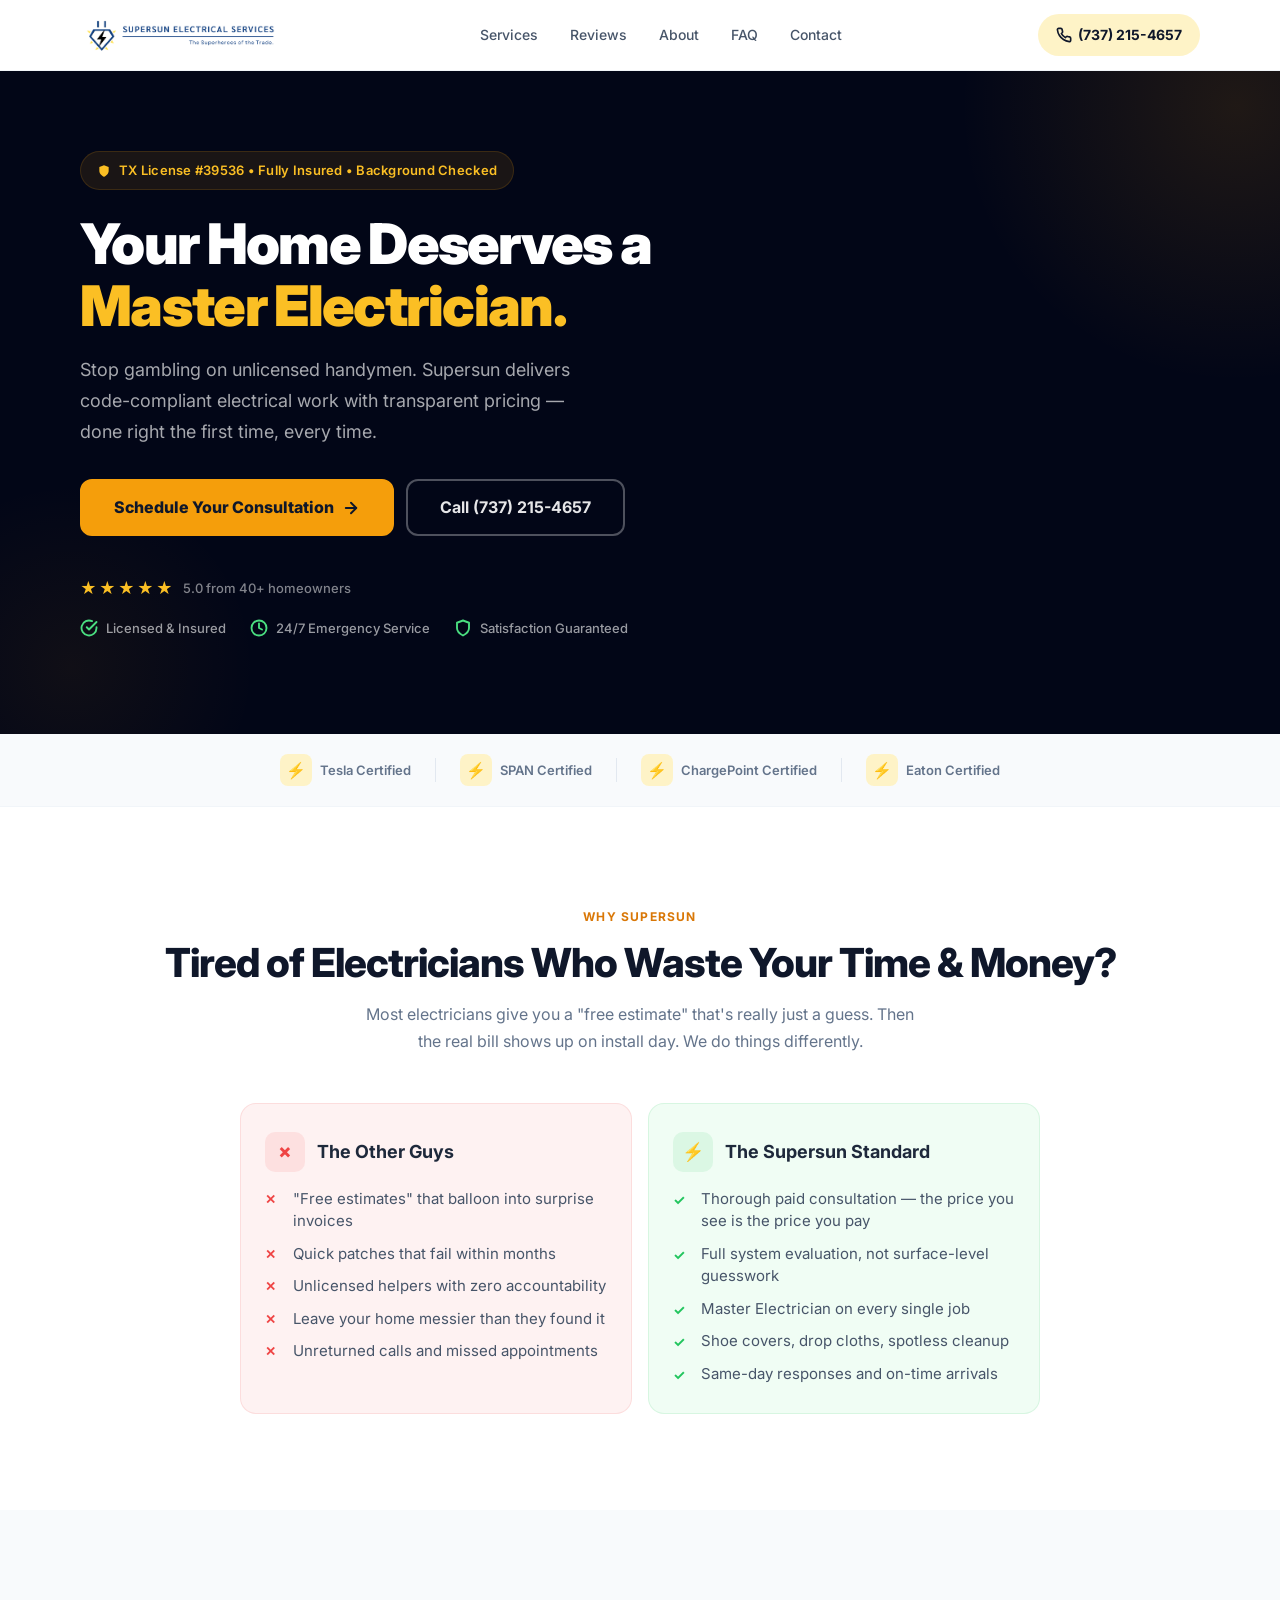
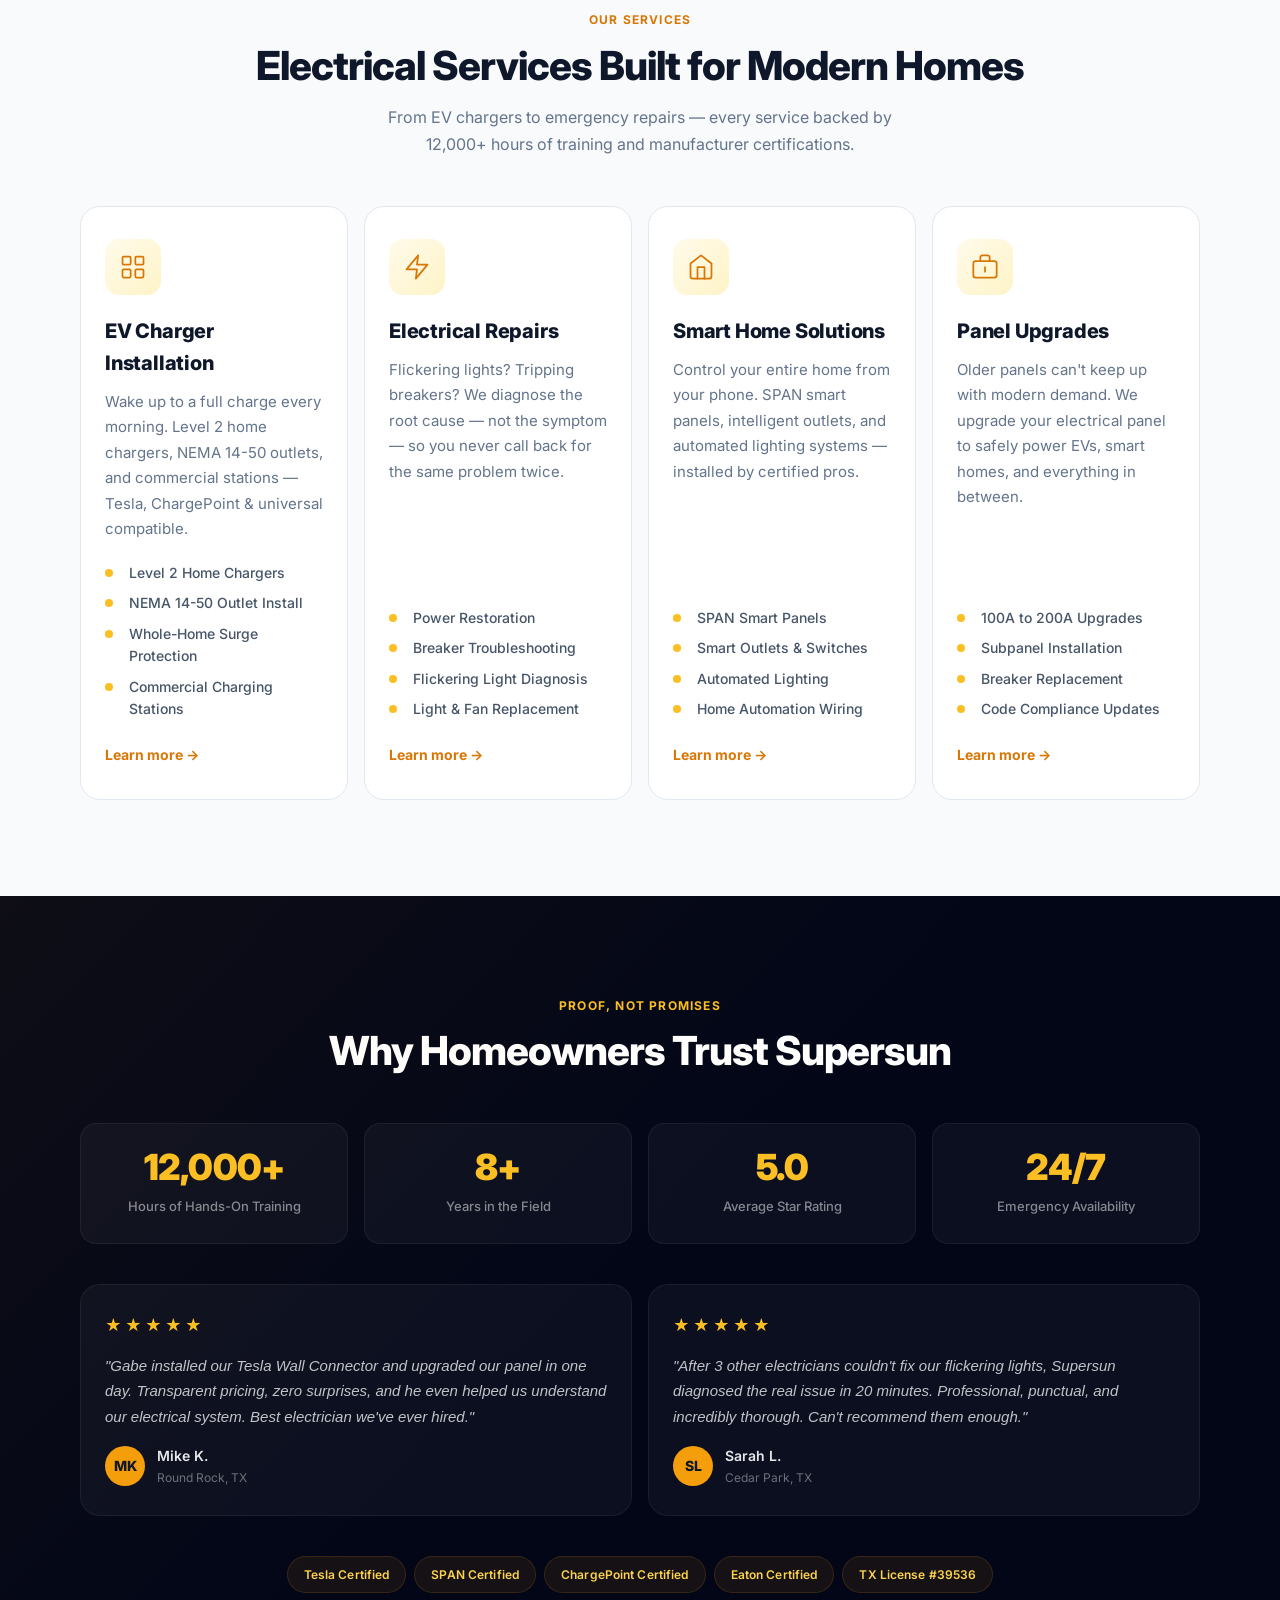
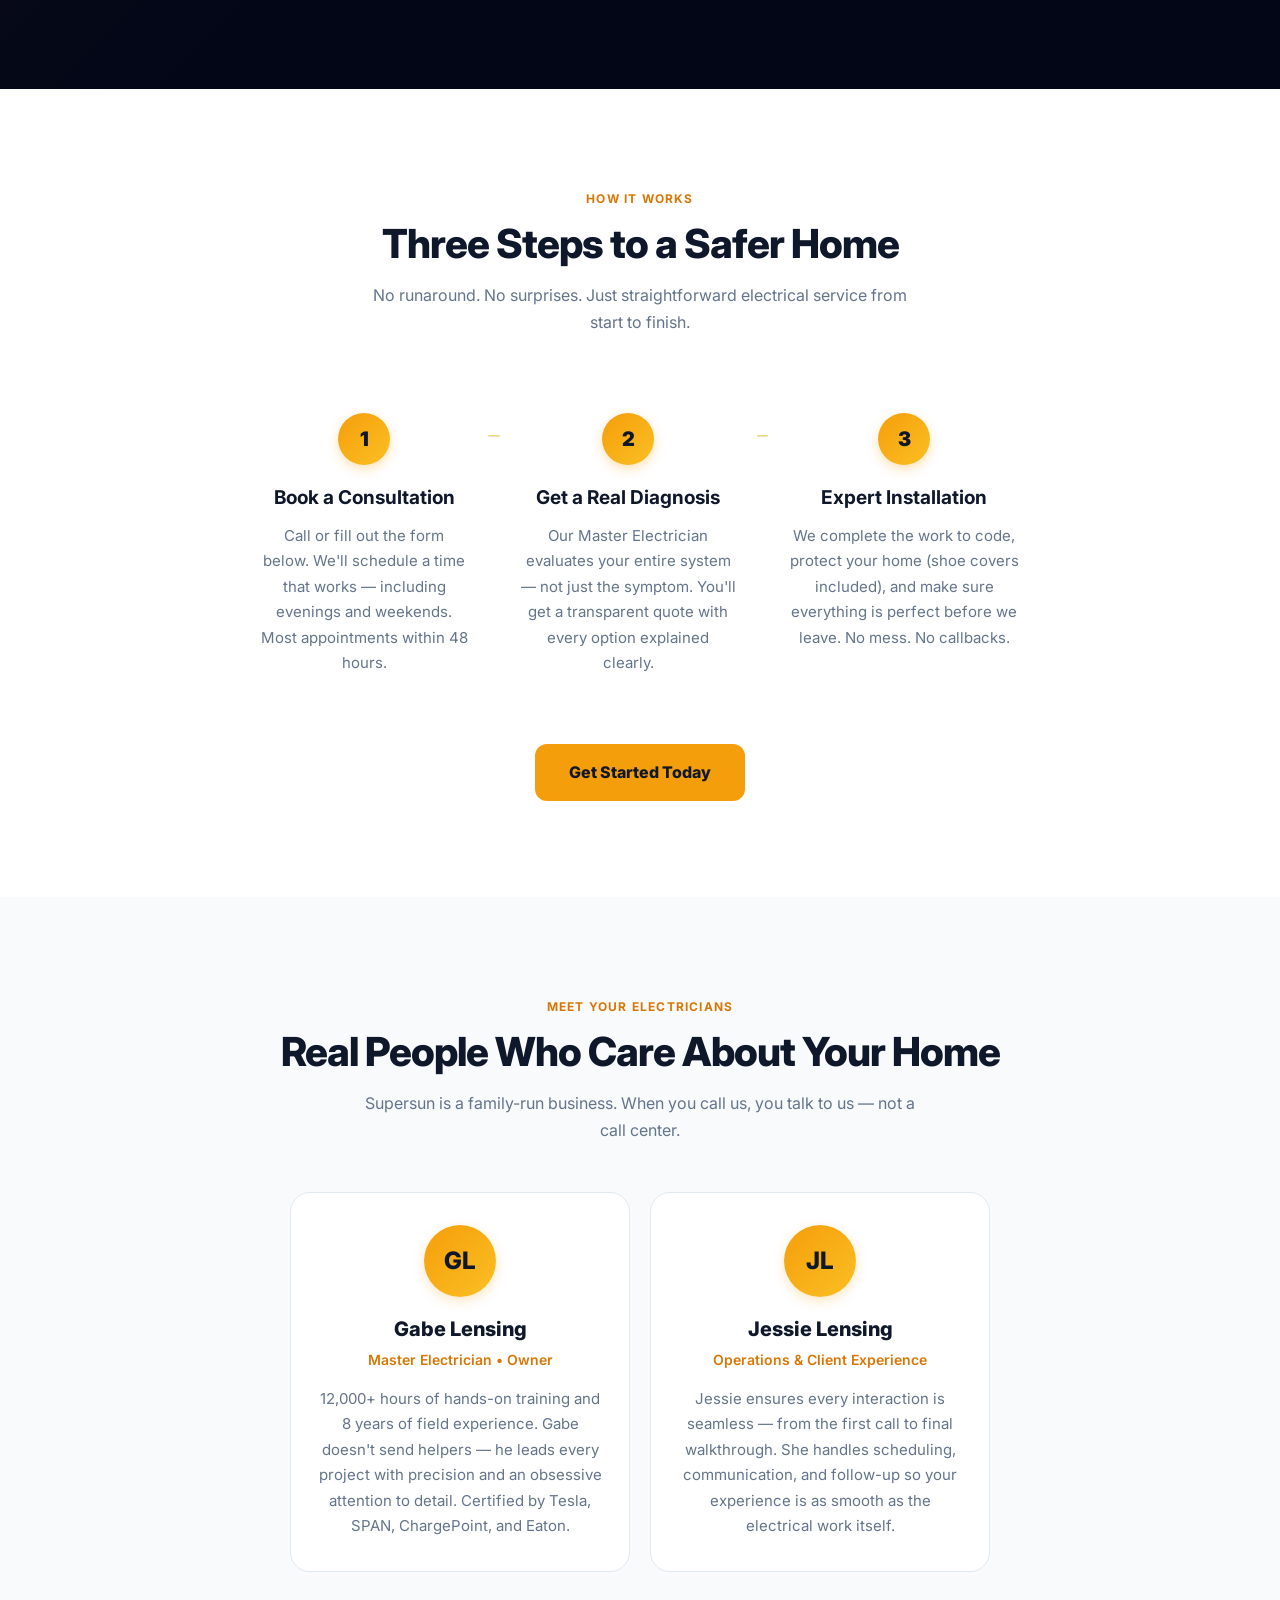
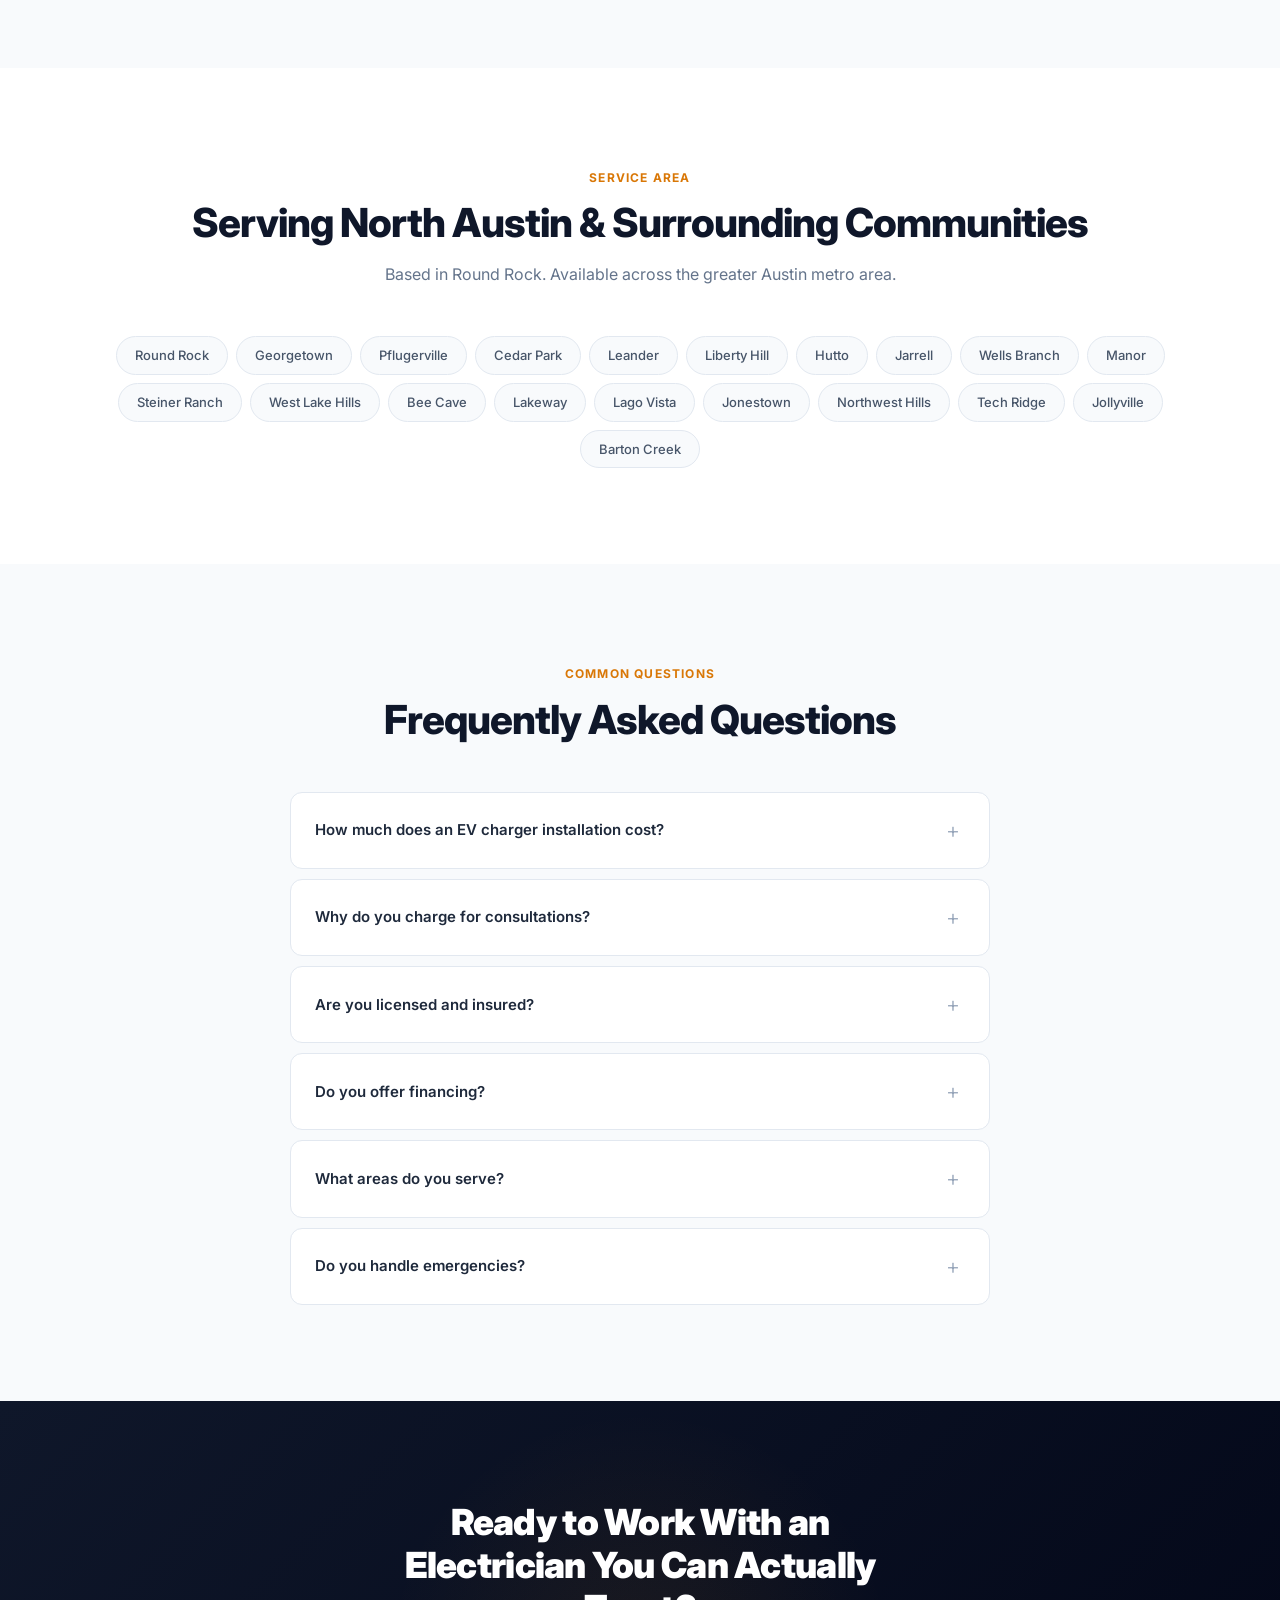
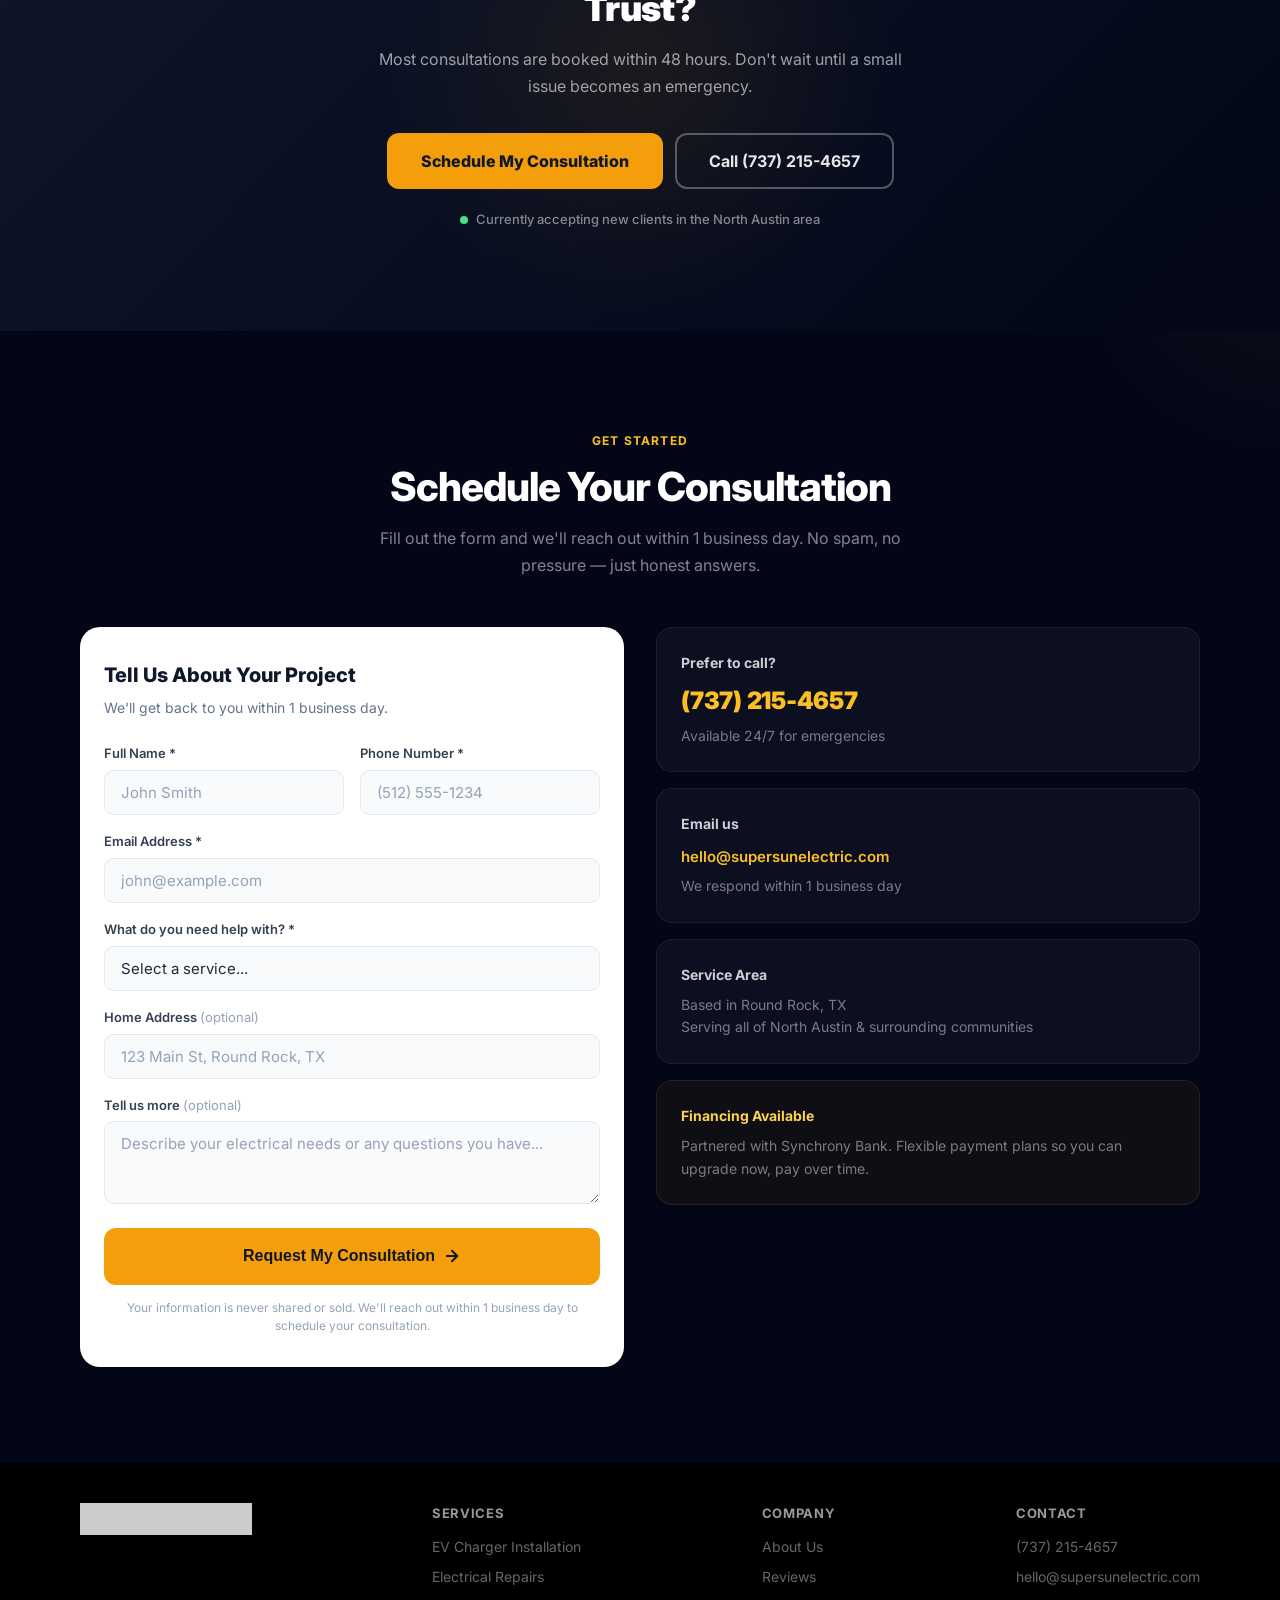
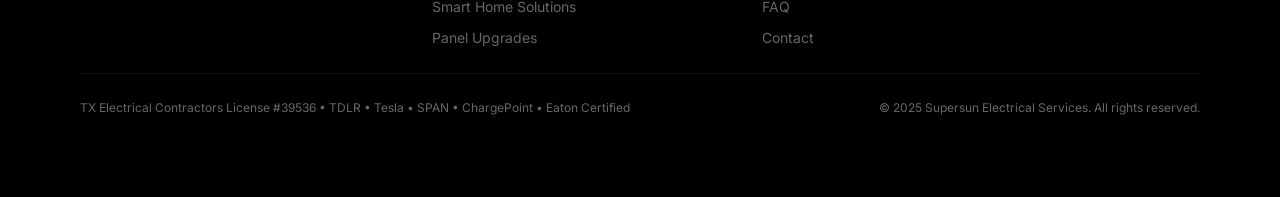
==== commit 97b1fa20: "Replace SVG placeholder logo with actual Supersun logo across all pages - Header uses logo at 38px h" ====
--- a/index.html
+++ b/index.html
@@ -142,16 +142,7 @@
     <div class="container">
       <div class="header__inner">
         <a href="/" class="header__brand">
-          <div class="header__logo">
-            <svg width="40" height="40" viewBox="0 0 48 48" fill="none" xmlns="http://www.w3.org/2000/svg">
-              <circle cx="24" cy="24" r="22" fill="#F59E0B" stroke="#D97706" stroke-width="2"/>
-              <path d="M27 8L16 26h7l-2 14 11-18h-7l2-14z" fill="#fff" stroke="#fff" stroke-width="1" stroke-linejoin="round"/>
-            </svg>
-          </div>
-          <div>
-            <span class="header__name">Supersun Electric</span>
-            <span class="header__tagline">Licensed Master Electrician</span>
-          </div>
+          <img src="/logo.webp" alt="Supersun Electrical Services" class="header__logo-img">
         </a>
 
         <nav class="nav">
@@ -647,11 +638,7 @@
         <div class="footer__top">
           <div>
             <div class="footer__brand">
-              <svg width="28" height="28" viewBox="0 0 48 48" fill="none" xmlns="http://www.w3.org/2000/svg">
-                <circle cx="24" cy="24" r="22" fill="#F59E0B" stroke="#D97706" stroke-width="2"/>
-                <path d="M27 8L16 26h7l-2 14 11-18h-7l2-14z" fill="#fff" stroke="#fff" stroke-width="1" stroke-linejoin="round"/>
-              </svg>
-              <span class="footer__brand-name">Supersun Electrical Services</span>
+              <img src="/logo.webp" alt="Supersun Electrical Services" class="footer__logo-img">
             </div>
           </div>
           <div class="footer__links">
--- a/styles.css
+++ b/styles.css
@@ -154,26 +154,10 @@
   text-decoration: none;
 }
 
-.header__logo {
-  flex-shrink: 0;
-  width: 40px;
-  height: 40px;
-}
-
-.header__name {
-  font-weight: 800;
-  font-size: 17px;
-  color: var(--slate-900);
+.header__logo-img {
+  height: 38px;
+  width: auto;
   display: block;
-  line-height: 1.2;
-  letter-spacing: -0.01em;
-}
-
-.header__tagline {
-  font-size: 11px;
-  color: var(--slate-400);
-  display: block;
-  font-weight: 500;
 }
 
 /* Desktop Nav */
@@ -1550,6 +1534,14 @@
   gap: 10px;
 }
 
+.footer__logo-img {
+  height: 32px;
+  width: auto;
+  display: block;
+  filter: brightness(0) invert(1);
+  opacity: 0.8;
+}
+
 .footer__brand-name {
   font-weight: 800;
   font-size: 16px;
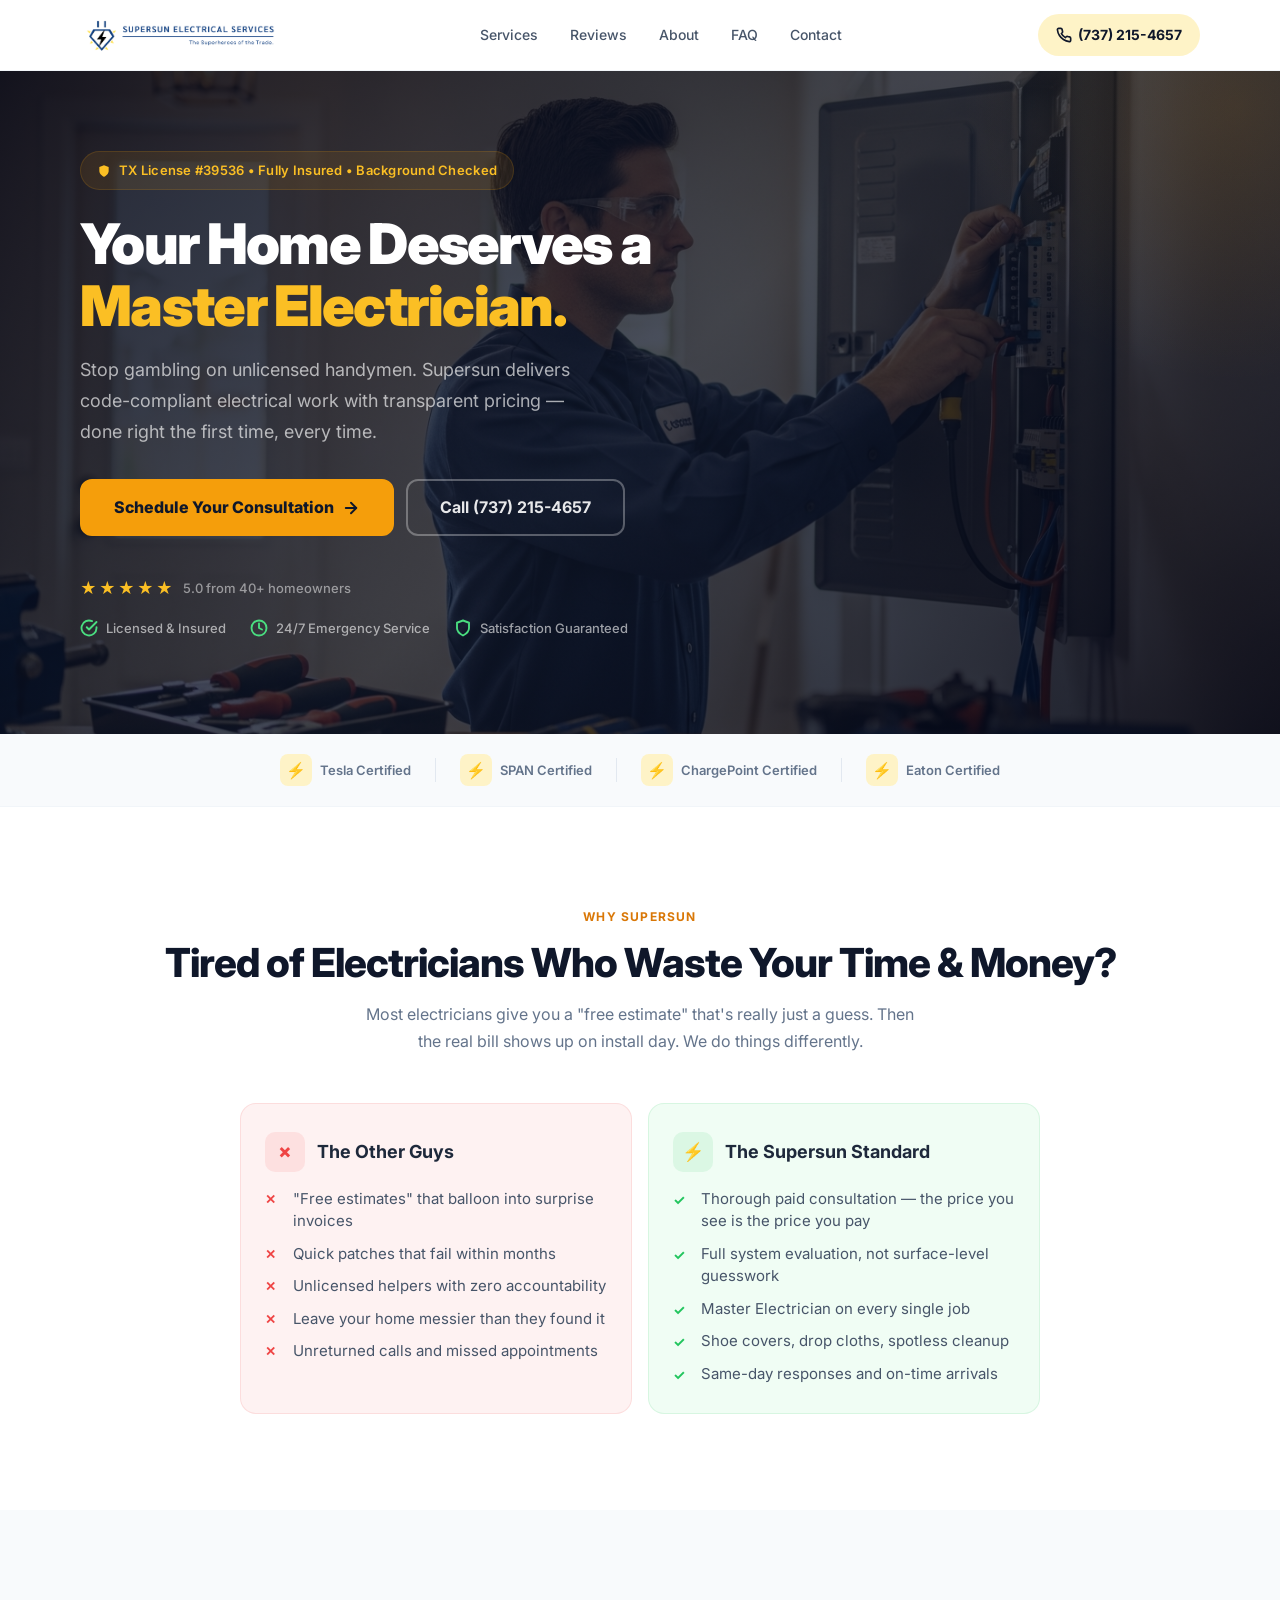
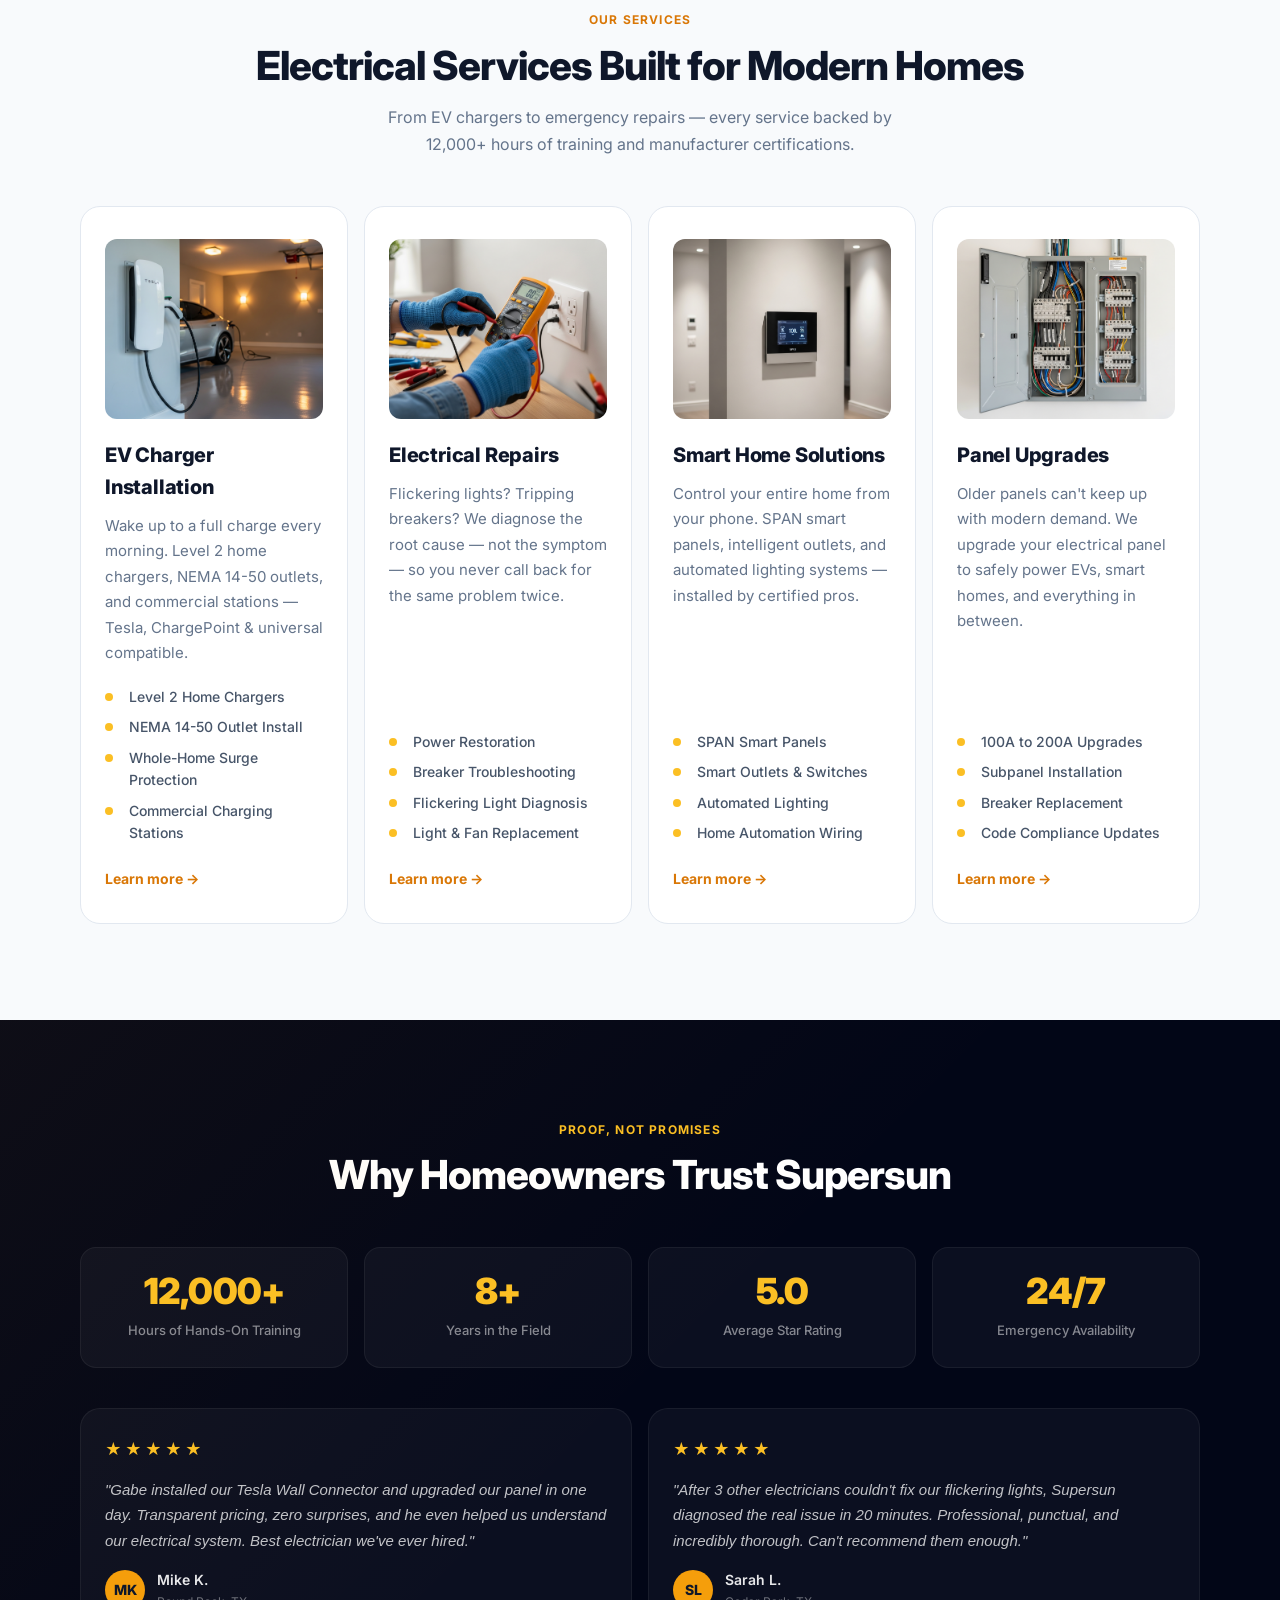
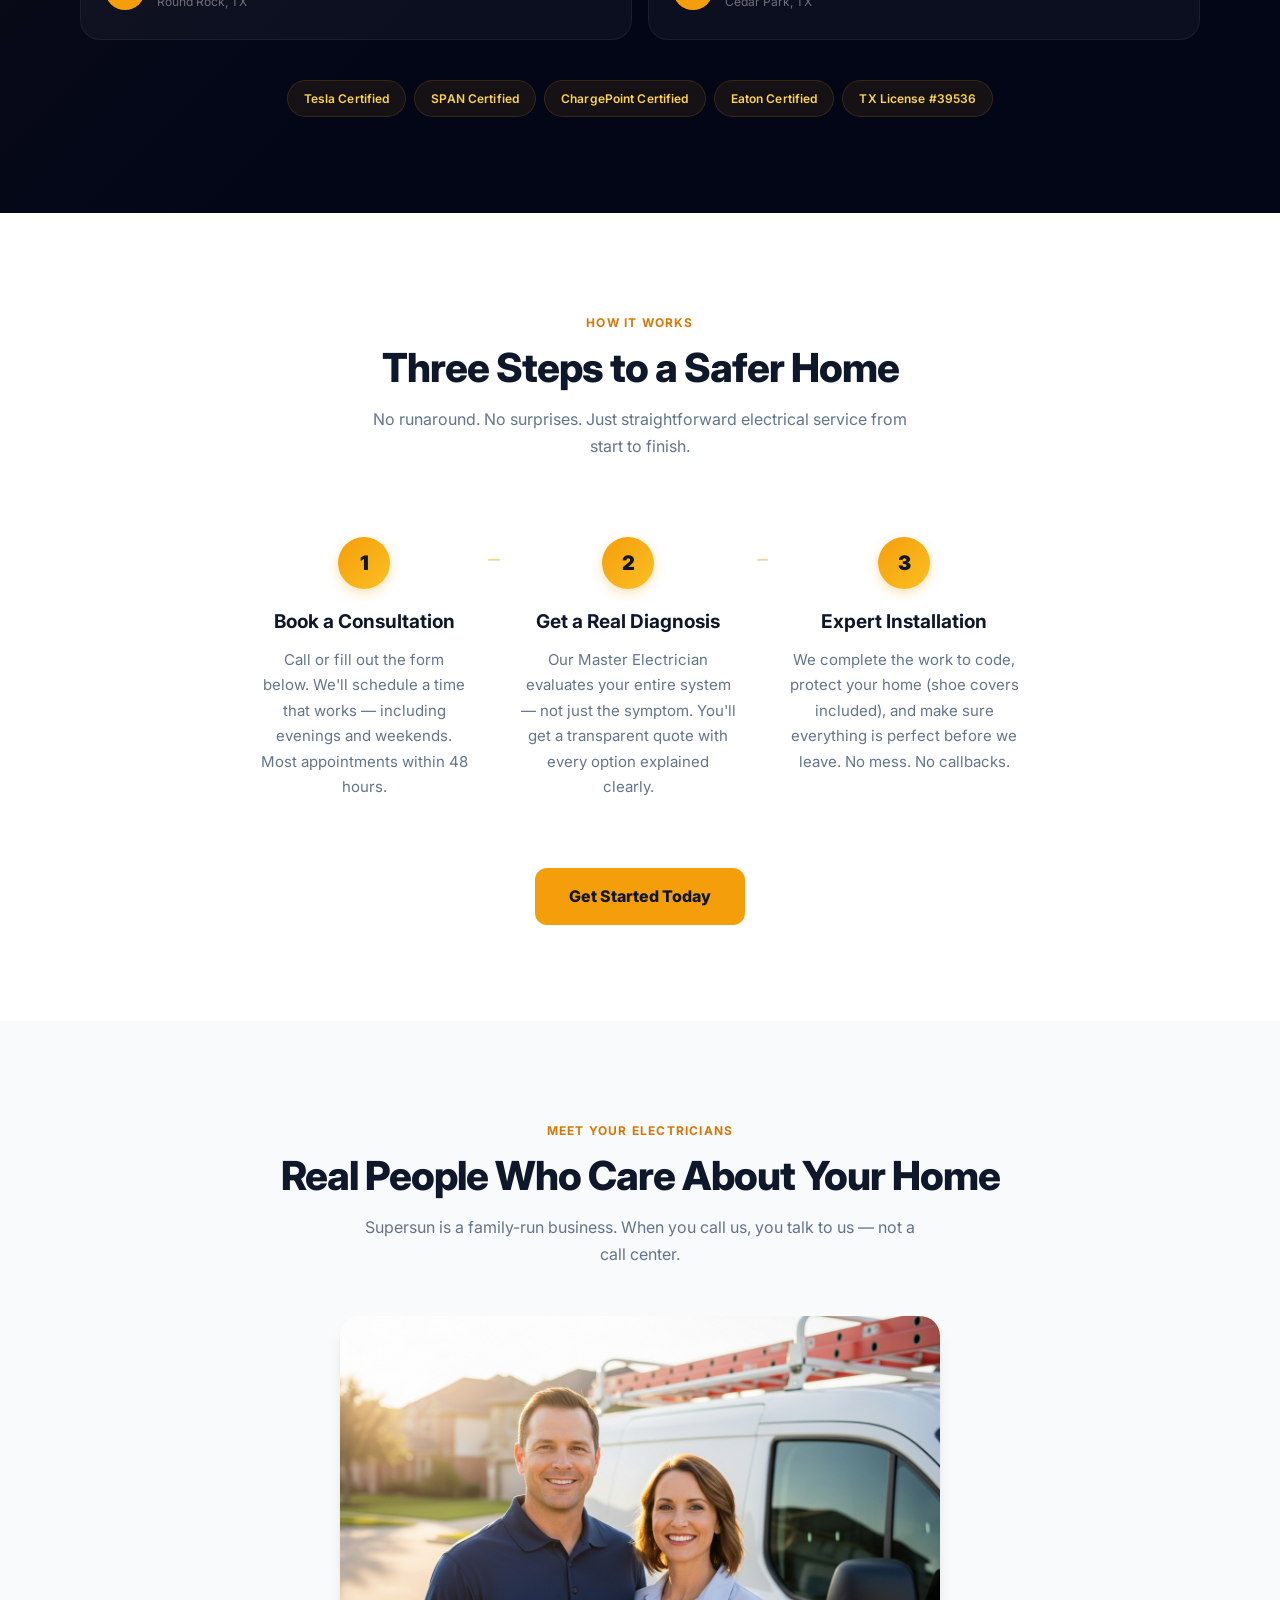
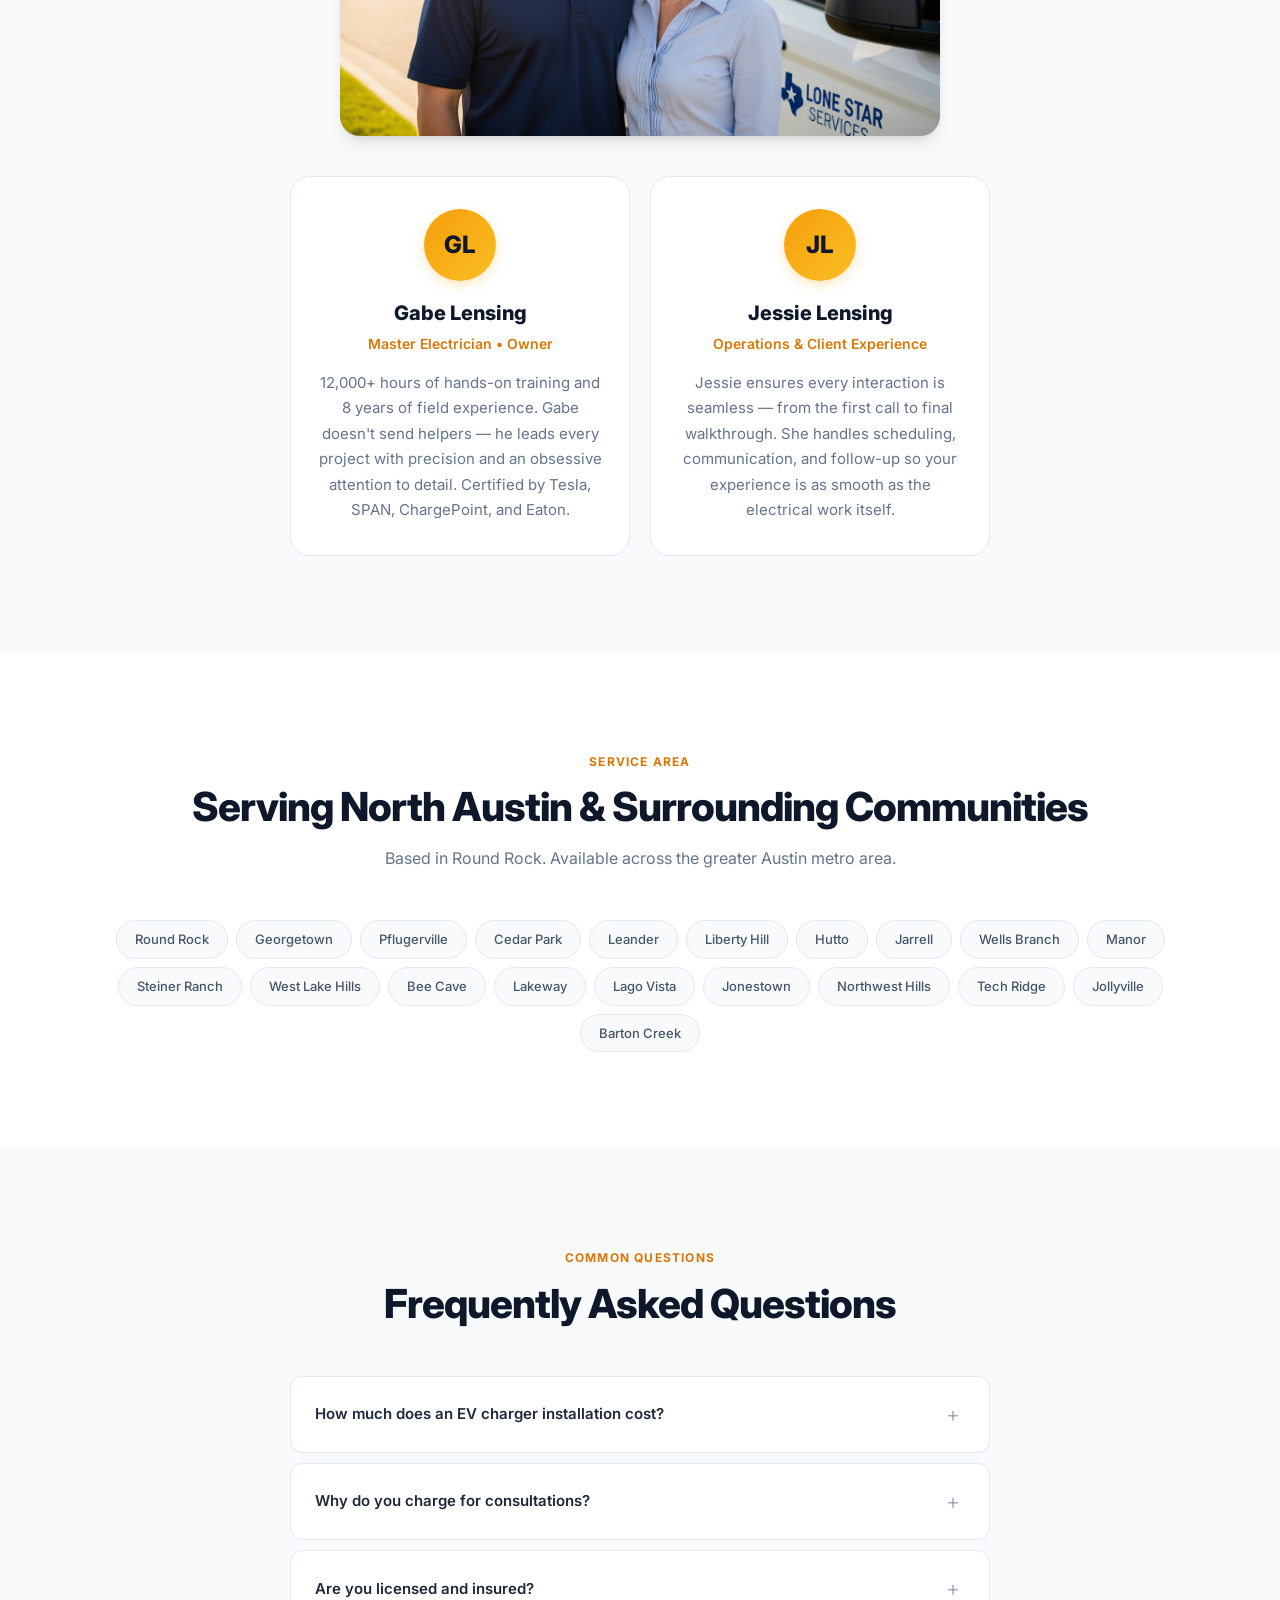
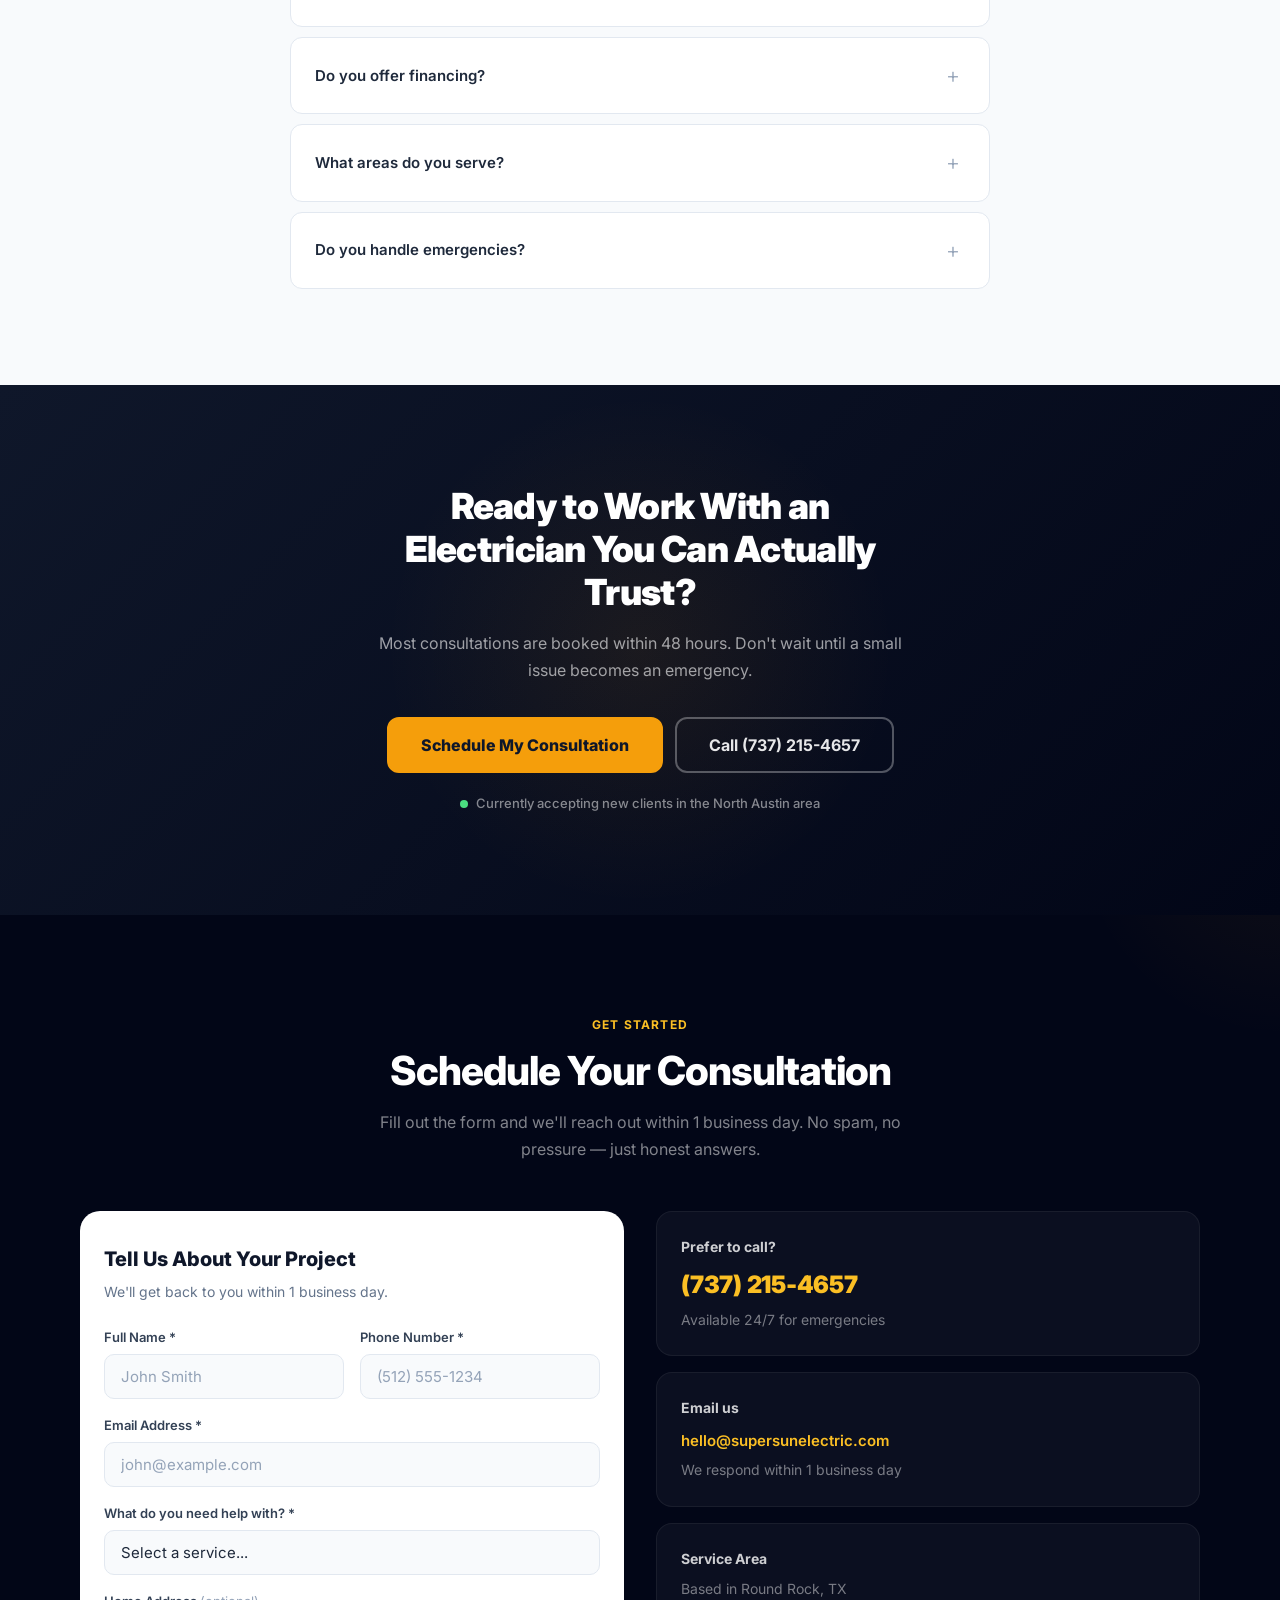
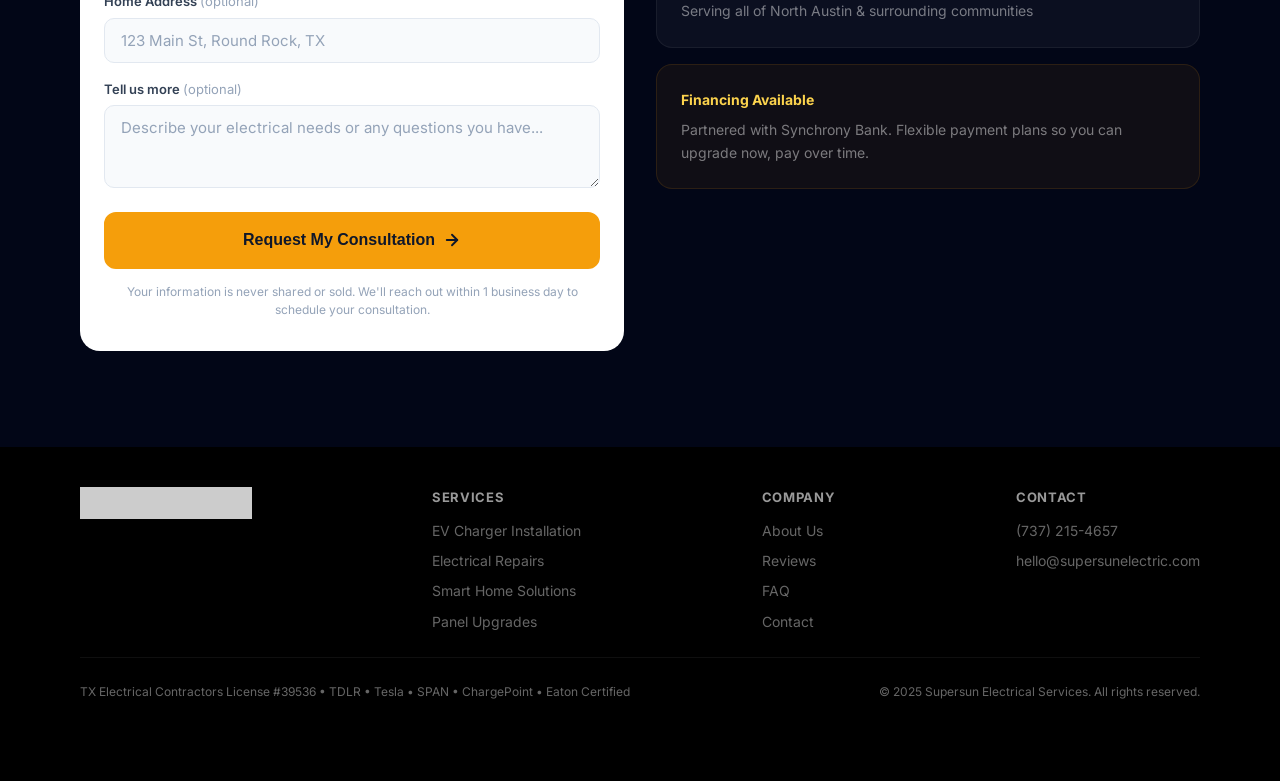
==== commit de467c0f: "Add Imagen 4 generated images across site - Hero section: full-bleed background image with dark over" ====
--- a/index.html
+++ b/index.html
@@ -168,7 +168,7 @@
   </header>
 
   <!-- Hero -->
-  <section class="hero" id="hero">
+  <section class="hero" id="hero" style="background-image: url('/images/hero.png');">
     <div class="container">
       <div class="hero__content">
         <div class="hero__eyebrow">
@@ -288,9 +288,7 @@
       <div class="services__grid">
 
         <div class="service-card">
-          <div class="service-card__icon">
-            <svg width="28" height="28" viewBox="0 0 24 24" fill="none" stroke="currentColor" stroke-width="1.5" stroke-linecap="round" stroke-linejoin="round"><rect x="3" y="3" width="7" height="7" rx="1"/><rect x="14" y="3" width="7" height="7" rx="1"/><rect x="14" y="14" width="7" height="7" rx="1"/><rect x="3" y="14" width="7" height="7" rx="1"/></svg>
-          </div>
+          <img src="/images/ev-charger.png" alt="EV Charger Installation" class="service-card__img">
           <h3 class="service-card__title">EV Charger Installation</h3>
           <p class="service-card__desc">Wake up to a full charge every morning. Level 2 home chargers, NEMA 14-50 outlets, and commercial stations — Tesla, ChargePoint &amp; universal compatible.</p>
           <ul class="service-card__features">
@@ -303,9 +301,7 @@
         </div>
 
         <div class="service-card">
-          <div class="service-card__icon">
-            <svg width="28" height="28" viewBox="0 0 24 24" fill="none" stroke="currentColor" stroke-width="1.5" stroke-linecap="round" stroke-linejoin="round"><path d="M13 2L3 14h9l-1 8 10-12h-9l1-8z"/></svg>
-          </div>
+          <img src="/images/electrical-repair.png" alt="Electrical Repairs" class="service-card__img">
           <h3 class="service-card__title">Electrical Repairs</h3>
           <p class="service-card__desc">Flickering lights? Tripping breakers? We diagnose the root cause — not the symptom — so you never call back for the same problem twice.</p>
           <ul class="service-card__features">
@@ -318,9 +314,7 @@
         </div>
 
         <div class="service-card">
-          <div class="service-card__icon">
-            <svg width="28" height="28" viewBox="0 0 24 24" fill="none" stroke="currentColor" stroke-width="1.5" stroke-linecap="round" stroke-linejoin="round"><path d="M3 9l9-7 9 7v11a2 2 0 01-2 2H5a2 2 0 01-2-2z"/><polyline points="9 22 9 12 15 12 15 22"/></svg>
-          </div>
+          <img src="/images/smart-home.png" alt="Smart Home Solutions" class="service-card__img">
           <h3 class="service-card__title">Smart Home Solutions</h3>
           <p class="service-card__desc">Control your entire home from your phone. SPAN smart panels, intelligent outlets, and automated lighting systems — installed by certified pros.</p>
           <ul class="service-card__features">
@@ -333,9 +327,7 @@
         </div>
 
         <div class="service-card">
-          <div class="service-card__icon">
-            <svg width="28" height="28" viewBox="0 0 24 24" fill="none" stroke="currentColor" stroke-width="1.5" stroke-linecap="round" stroke-linejoin="round"><rect x="2" y="7" width="20" height="14" rx="2" ry="2"/><path d="M16 7V4a2 2 0 00-2-2h-4a2 2 0 00-2 2v3"/><line x1="12" y1="12" x2="12" y2="16"/></svg>
-          </div>
+          <img src="/images/panel-upgrade.png" alt="Panel Upgrades" class="service-card__img">
           <h3 class="service-card__title">Panel Upgrades</h3>
           <p class="service-card__desc">Older panels can't keep up with modern demand. We upgrade your electrical panel to safely power EVs, smart homes, and everything in between.</p>
           <ul class="service-card__features">
@@ -450,6 +442,9 @@
         <span class="section__label">Meet Your Electricians</span>
         <h2 class="section__title">Real People Who Care About Your Home</h2>
         <p class="section__subtitle">Supersun is a family-run business. When you call us, you talk to us — not a call center.</p>
+      </div>
+      <div class="about__team-photo">
+        <img src="/images/team.png" alt="Gabe and Jessie Lensing - Supersun Electrical Services" class="about__team-img">
       </div>
       <div class="about__grid">
         <div class="about__member">
--- a/styles.css
+++ b/styles.css
@@ -447,13 +447,24 @@
    =========================================== */
 .hero {
   background: var(--slate-950);
+  background-size: cover;
+  background-position: center;
+  background-repeat: no-repeat;
   color: #fff;
   padding: 48px 0 56px;
   position: relative;
   overflow: hidden;
 }
 
-.hero::before {
+.hero[style*="background-image"]::before {
+  content: '';
+  position: absolute;
+  inset: 0;
+  background: linear-gradient(135deg, rgba(2,6,23,0.88) 0%, rgba(15,23,42,0.75) 50%, rgba(2,6,23,0.85) 100%);
+  z-index: 0;
+}
+
+.hero::after {
   content: '';
   position: absolute;
   top: -40%;
@@ -462,17 +473,7 @@
   height: 600px;
   background: radial-gradient(circle, rgba(245,158,11,0.12) 0%, transparent 65%);
   pointer-events: none;
-}
-
-.hero::after {
-  content: '';
-  position: absolute;
-  bottom: -20%;
-  left: -10%;
-  width: 400px;
-  height: 400px;
-  background: radial-gradient(circle, rgba(245,158,11,0.06) 0%, transparent 65%);
-  pointer-events: none;
+  z-index: 1;
 }
 
 .hero__content {
@@ -800,6 +801,14 @@
   border-color: var(--amber-200);
 }
 
+.service-card__img {
+  width: 100%;
+  height: 180px;
+  object-fit: cover;
+  border-radius: 12px;
+  margin-bottom: 20px;
+}
+
 .service-card__icon {
   width: 56px;
   height: 56px;
@@ -1092,6 +1101,20 @@
    =========================================== */
 .about {
   background: var(--slate-50);
+}
+
+.about__team-photo {
+  max-width: 600px;
+  margin: 0 auto 40px;
+  border-radius: var(--radius-xl);
+  overflow: hidden;
+  box-shadow: var(--shadow-lg);
+}
+
+.about__team-img {
+  width: 100%;
+  height: auto;
+  display: block;
 }
 
 .about__grid {
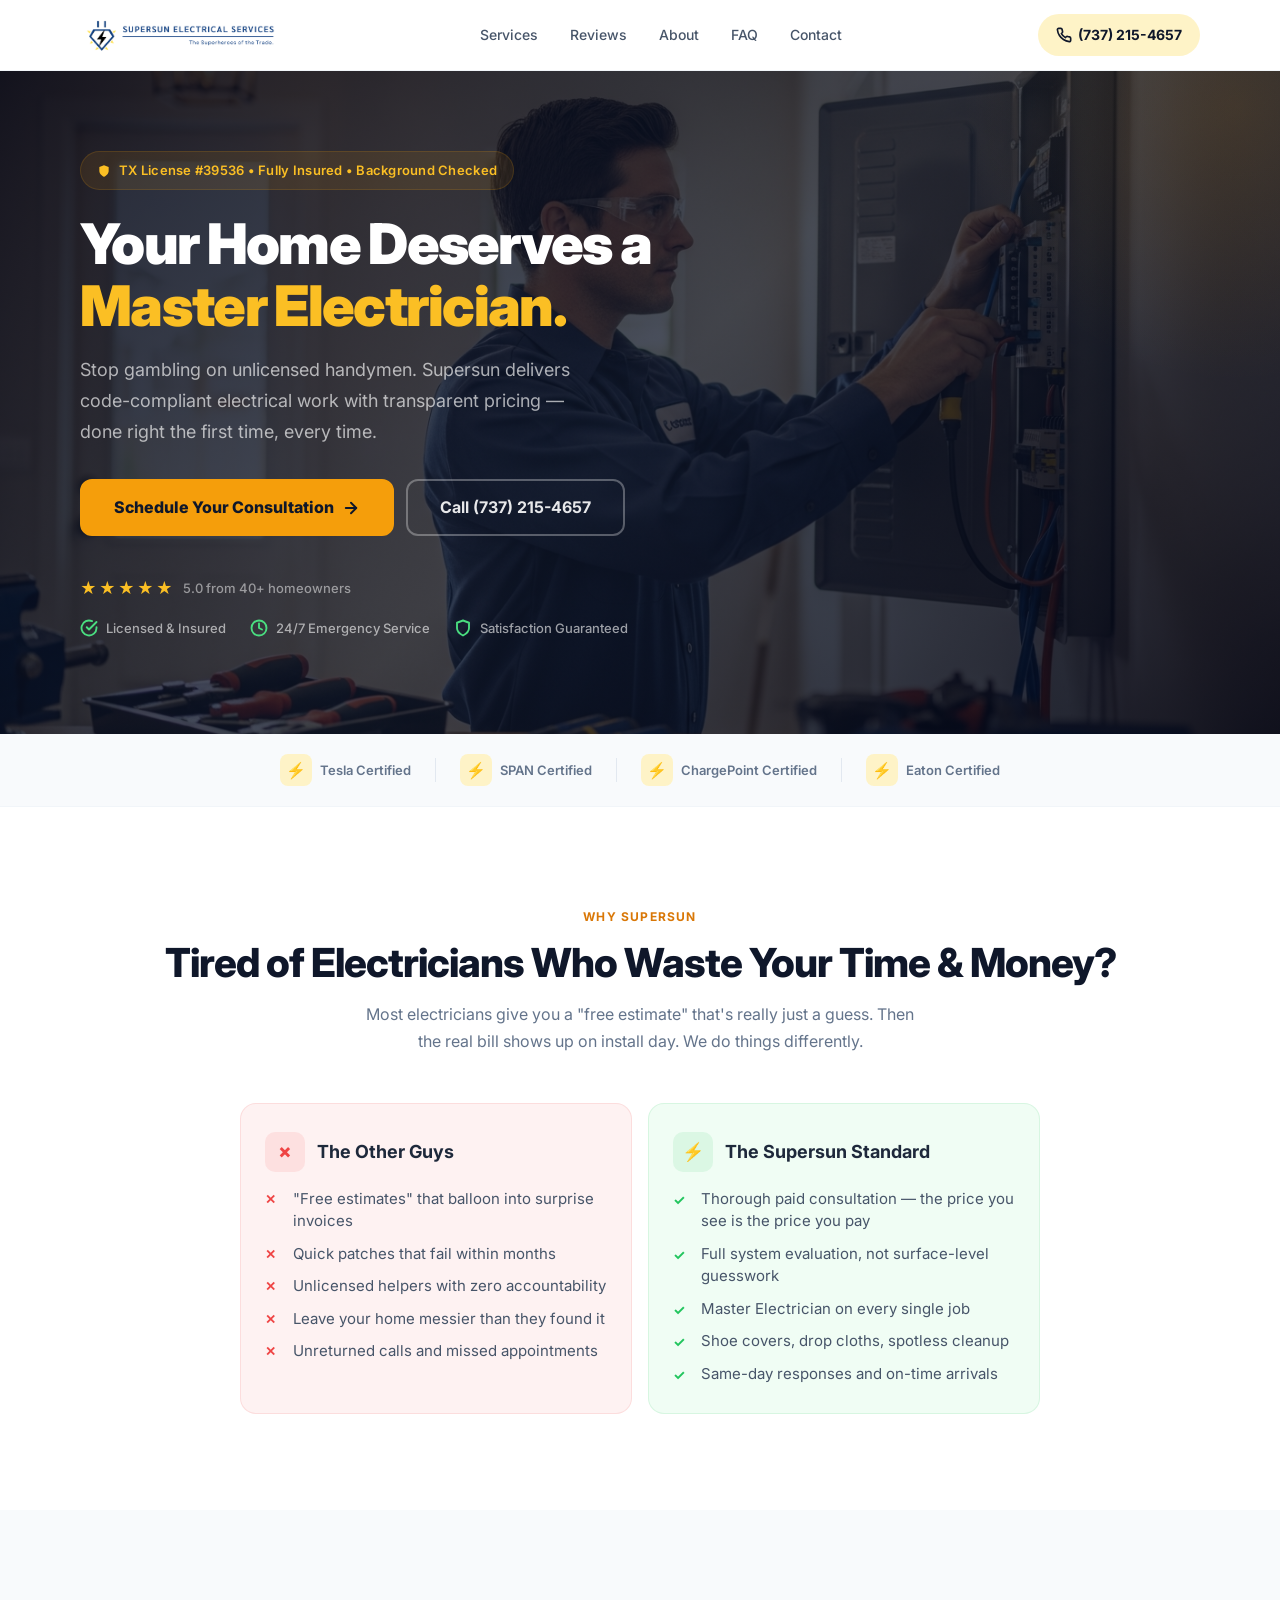
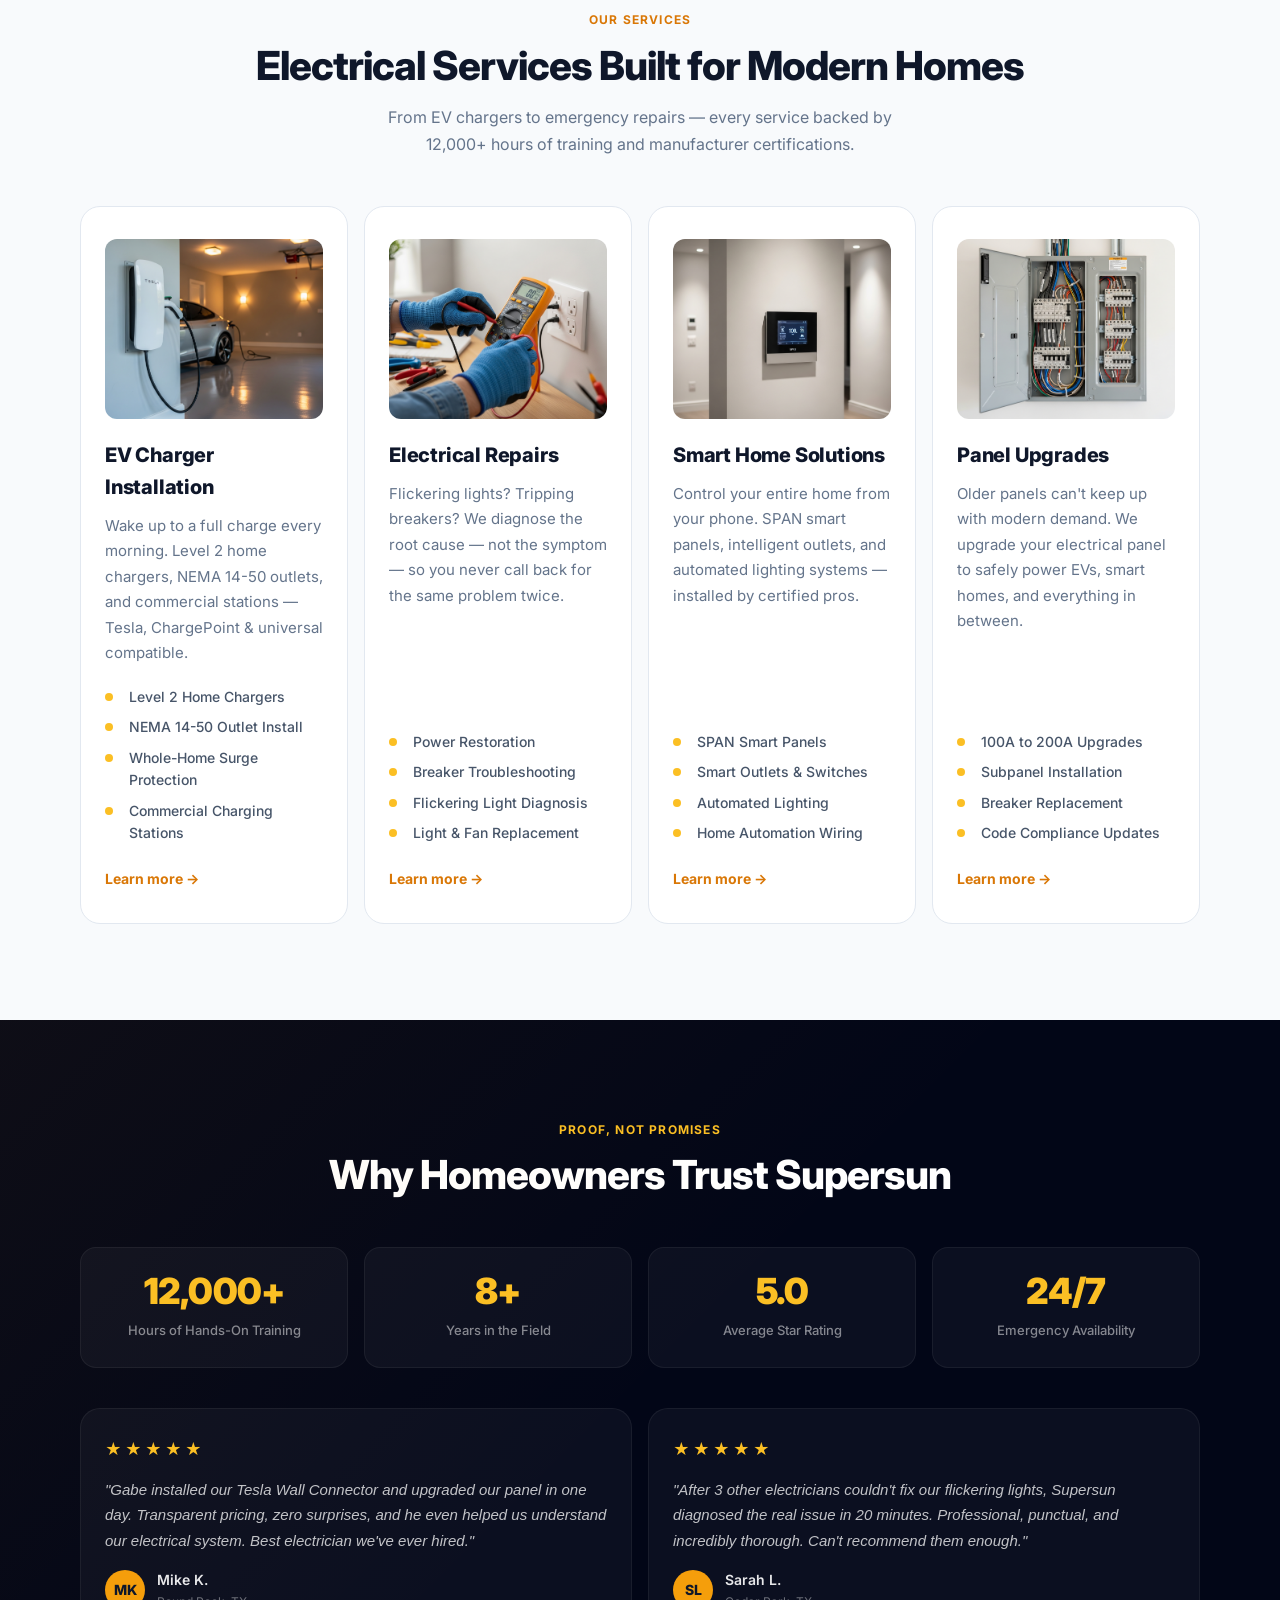
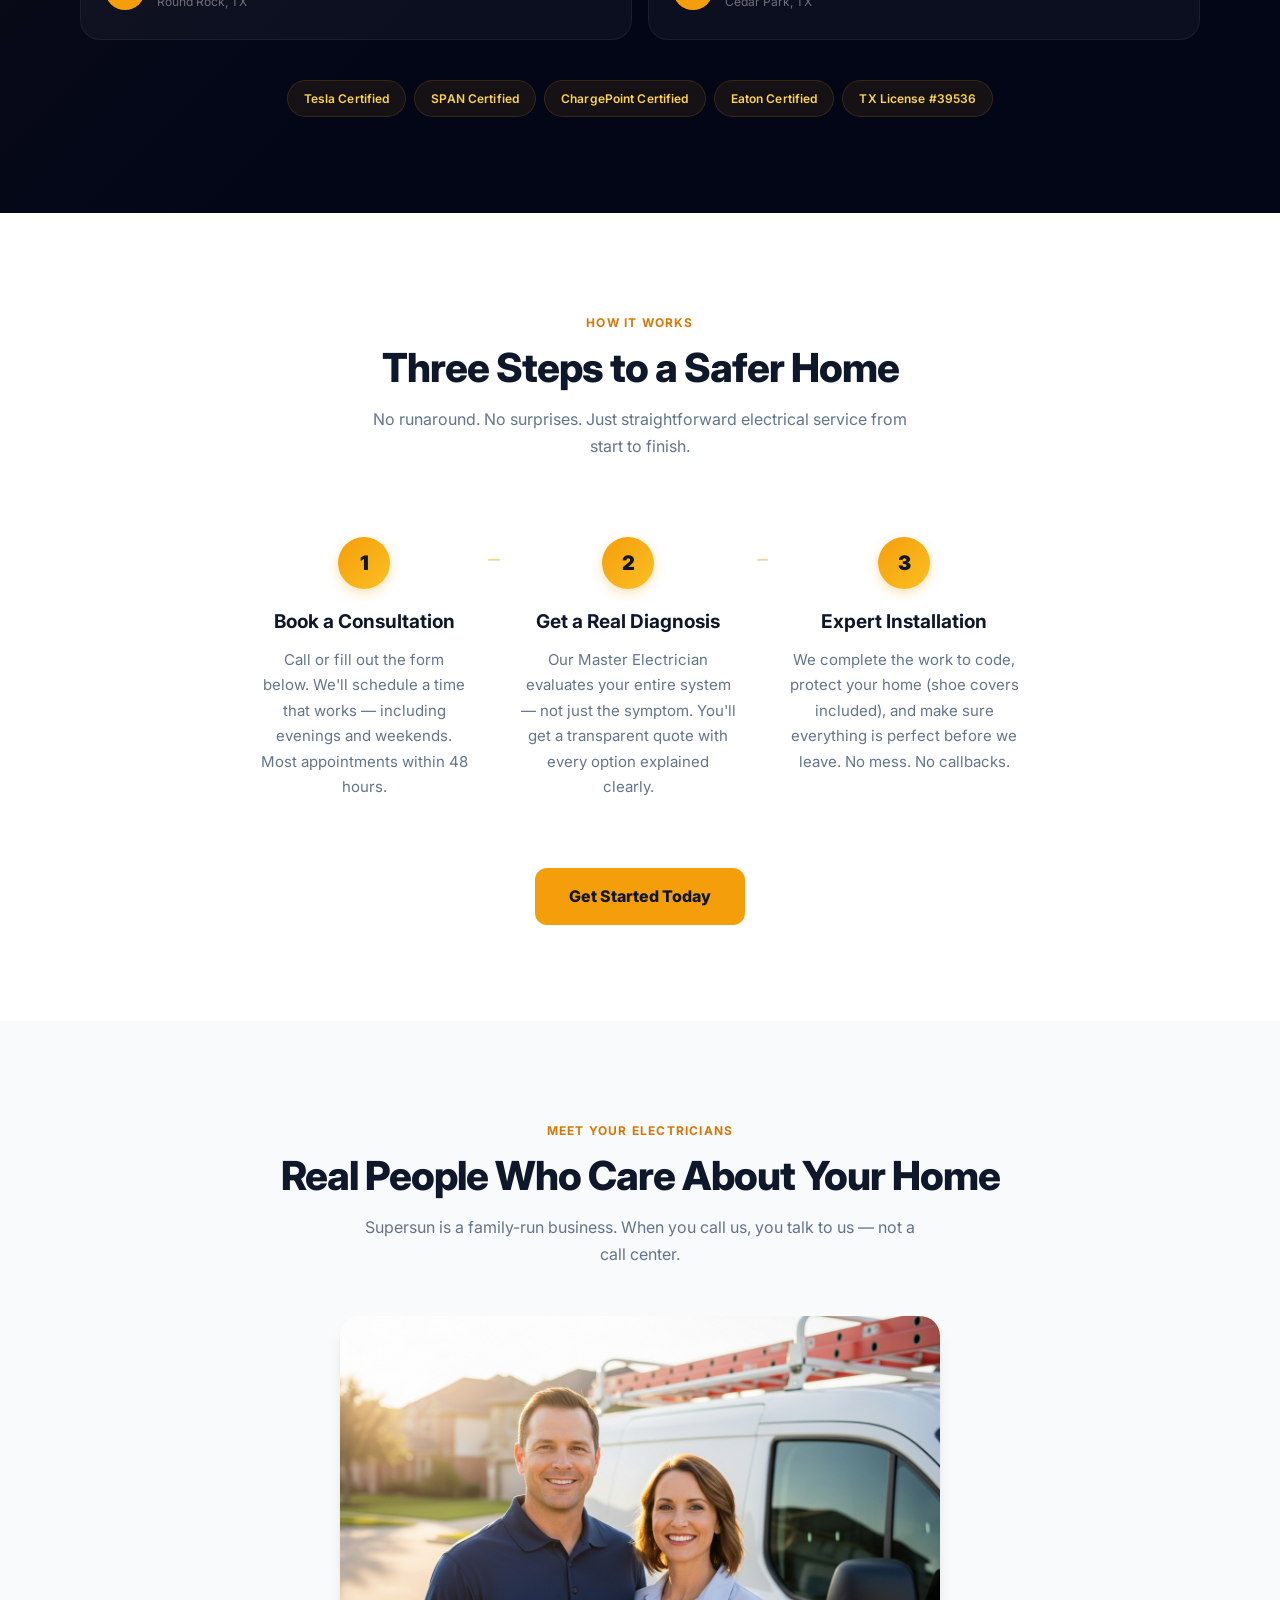
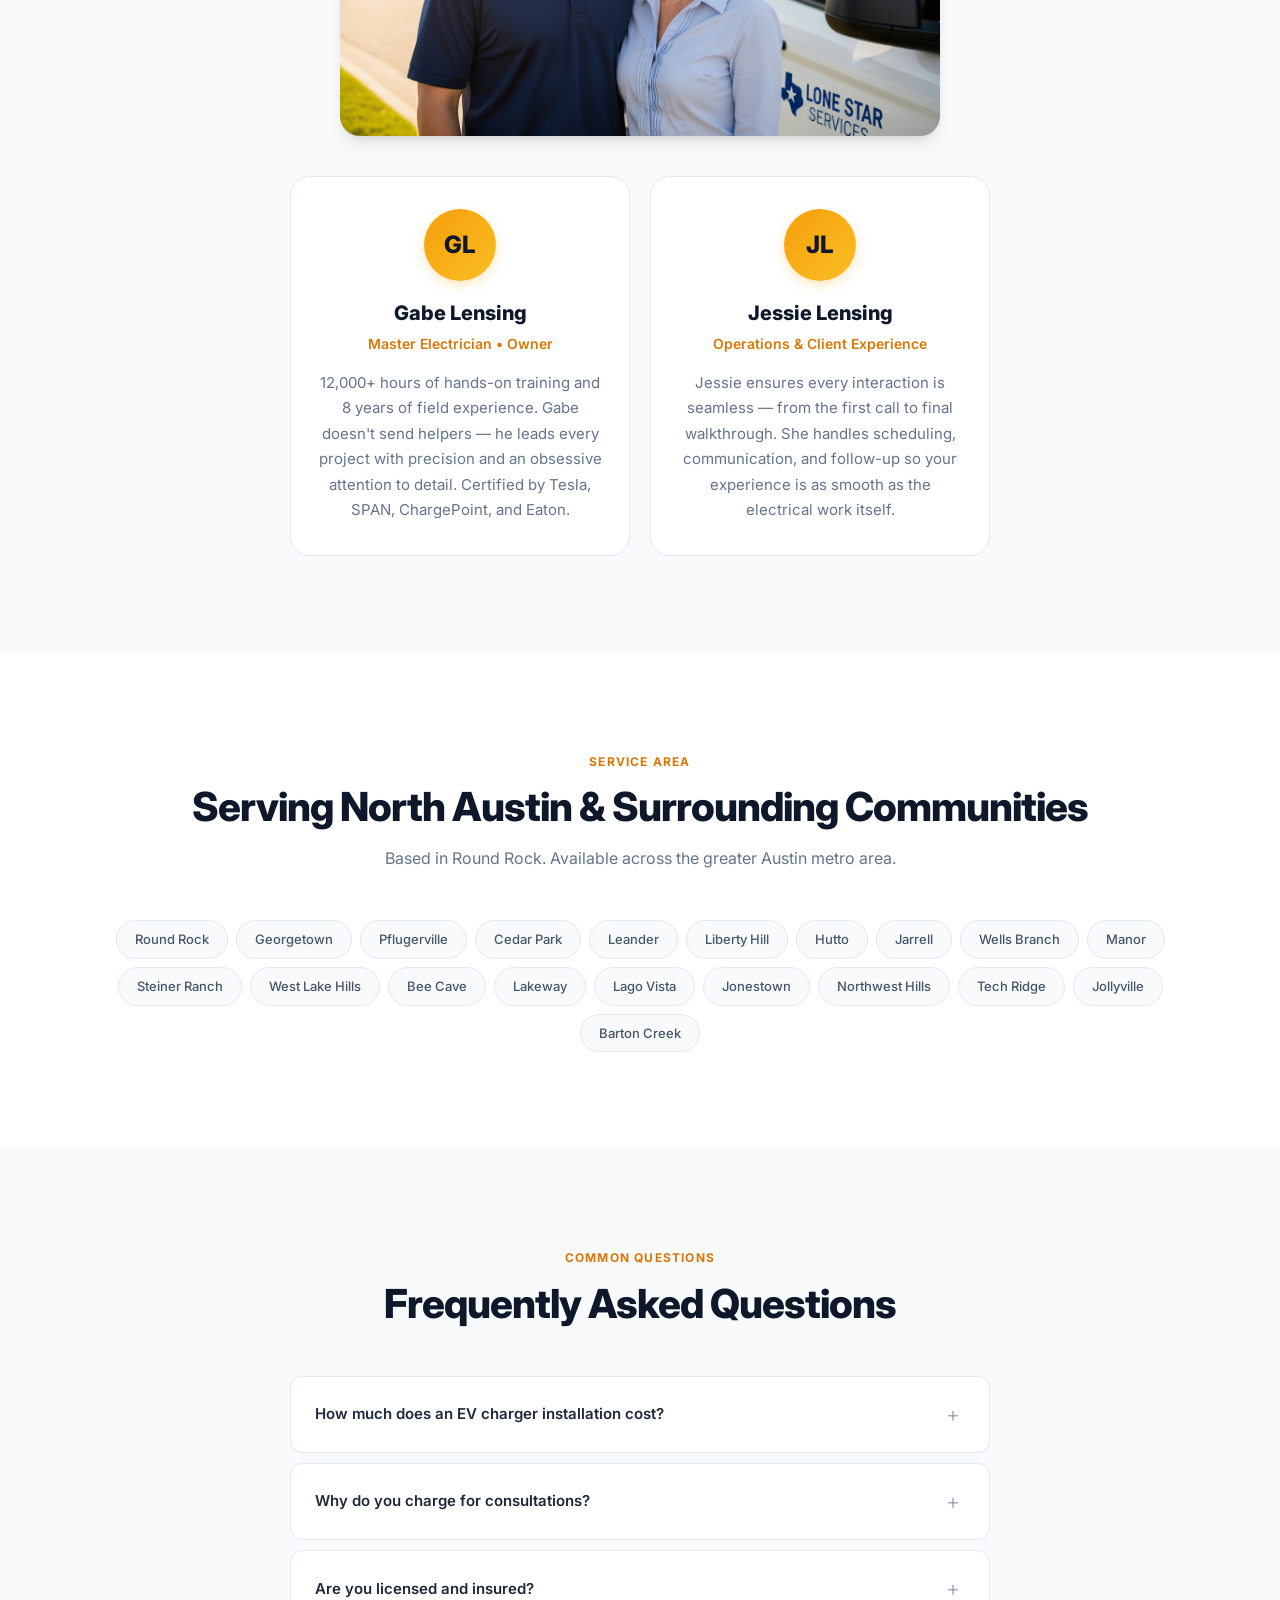
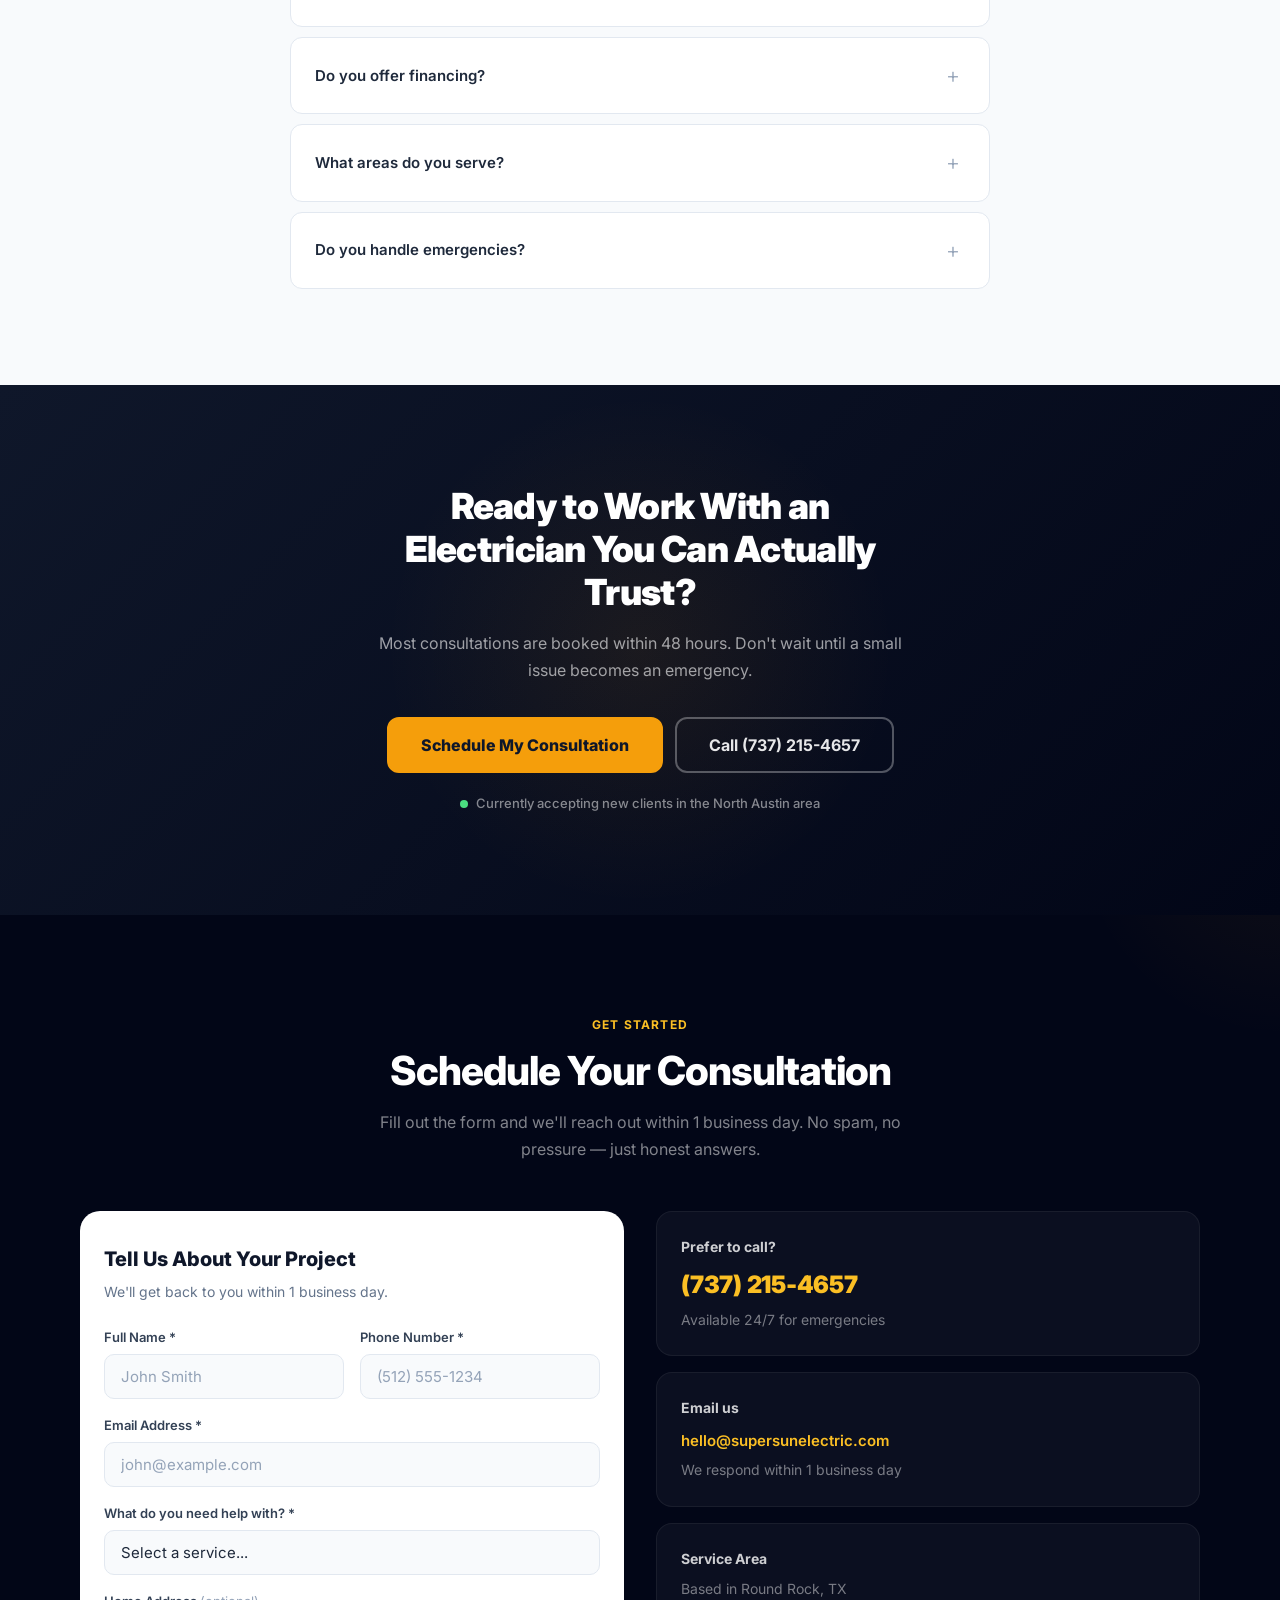
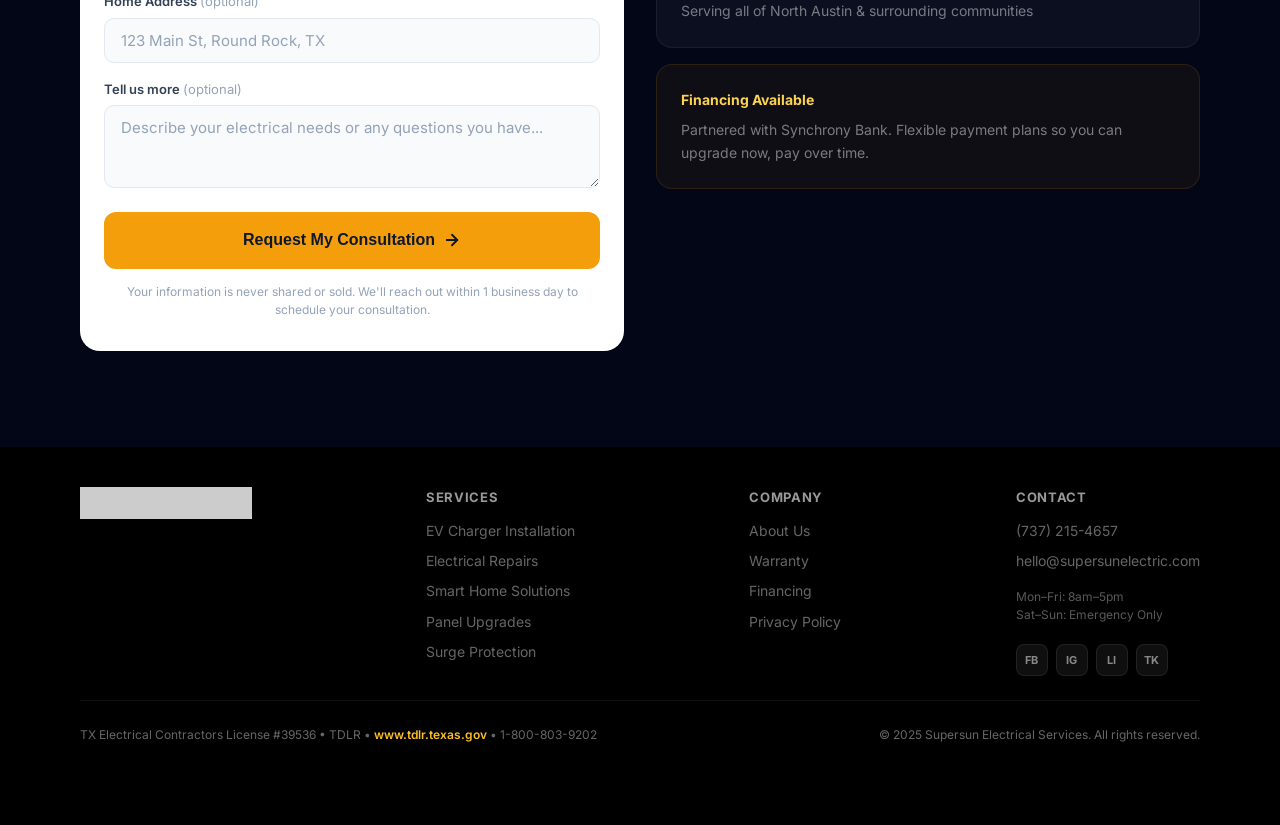
==== commit 1a9ffc49: "Add missing pages and update site-wide footer with hours, socials, TDLR New pages: - /warranty/ - Li" ====
--- a/index.html
+++ b/index.html
@@ -130,6 +130,8 @@
       <a href="#reviews" class="mobile-menu__link" data-close>Reviews</a>
       <a href="#faq" class="mobile-menu__link" data-close>FAQ</a>
       <a href="#contact" class="mobile-menu__link" data-close>Contact</a>
+      <a href="/warranty/" class="mobile-menu__link" data-close>Warranty</a>
+      <a href="/financing/" class="mobile-menu__link" data-close>Financing</a>
       <div class="mobile-menu__cta">
         <a href="#contact" class="btn btn--primary btn--full" data-close>Schedule Consultation</a>
         <a href="tel:+17372154657" class="btn btn--outline btn--full">Call (737) 215-4657</a>
@@ -148,7 +150,7 @@
         <nav class="nav">
           <a href="#services" class="nav__link">Services</a>
           <a href="#reviews" class="nav__link">Reviews</a>
-          <a href="#about" class="nav__link">About</a>
+          <a href="/about/" class="nav__link">About</a>
           <a href="#faq" class="nav__link">FAQ</a>
           <a href="#contact" class="nav__link">Contact</a>
         </nav>
@@ -631,33 +633,13 @@
     <div class="container">
       <div class="footer__inner">
         <div class="footer__top">
-          <div>
-            <div class="footer__brand">
-              <img src="/logo.webp" alt="Supersun Electrical Services" class="footer__logo-img">
-            </div>
-          </div>
-          <div class="footer__links">
-            <span class="footer__links-title">Services</span>
-            <a href="/ev-charger-installation/" class="footer__link">EV Charger Installation</a>
-            <a href="/electrical-repairs/" class="footer__link">Electrical Repairs</a>
-            <a href="/smart-home-solutions/" class="footer__link">Smart Home Solutions</a>
-            <a href="/panel-upgrades/" class="footer__link">Panel Upgrades</a>
-          </div>
-          <div class="footer__links">
-            <span class="footer__links-title">Company</span>
-            <a href="#about" class="footer__link">About Us</a>
-            <a href="#reviews" class="footer__link">Reviews</a>
-            <a href="#faq" class="footer__link">FAQ</a>
-            <a href="#contact" class="footer__link">Contact</a>
-          </div>
-          <div class="footer__links">
-            <span class="footer__links-title">Contact</span>
-            <a href="tel:+17372154657" class="footer__link">(737) 215-4657</a>
-            <a href="mailto:hello@supersunelectric.com" class="footer__link">hello@supersunelectric.com</a>
-          </div>
+          <div><div class="footer__brand"><img src="/logo.webp" alt="Supersun Electrical Services" class="footer__logo-img"></div></div>
+          <div class="footer__links"><span class="footer__links-title">Services</span><a href="/ev-charger-installation/" class="footer__link">EV Charger Installation</a><a href="/electrical-repairs/" class="footer__link">Electrical Repairs</a><a href="/smart-home-solutions/" class="footer__link">Smart Home Solutions</a><a href="/panel-upgrades/" class="footer__link">Panel Upgrades</a><a href="/surge-protection/" class="footer__link">Surge Protection</a></div>
+          <div class="footer__links"><span class="footer__links-title">Company</span><a href="/about/" class="footer__link">About Us</a><a href="/warranty/" class="footer__link">Warranty</a><a href="/financing/" class="footer__link">Financing</a><a href="/privacy-policy/" class="footer__link">Privacy Policy</a></div>
+          <div class="footer__links"><span class="footer__links-title">Contact</span><a href="tel:+17372154657" class="footer__link">(737) 215-4657</a><a href="mailto:hello@supersunelectric.com" class="footer__link">hello@supersunelectric.com</a><p class="footer__hours">Mon–Fri: 8am–5pm<br>Sat–Sun: Emergency Only</p><div class="footer__social"><a href="https://facebook.com" class="footer__social-link" aria-label="Facebook">FB</a><a href="https://instagram.com" class="footer__social-link" aria-label="Instagram">IG</a><a href="https://linkedin.com" class="footer__social-link" aria-label="LinkedIn">LI</a><a href="https://tiktok.com" class="footer__social-link" aria-label="TikTok">TK</a></div></div>
         </div>
         <div class="footer__bottom">
-          <p>TX Electrical Contractors License #39536 &bull; TDLR &bull; Tesla &bull; SPAN &bull; ChargePoint &bull; Eaton Certified</p>
+          <p>TX Electrical Contractors License #39536 &bull; TDLR &bull; <a href="https://www.tdlr.texas.gov" target="_blank" rel="noopener">www.tdlr.texas.gov</a> &bull; 1-800-803-9202</p>
           <p>&copy; 2025 Supersun Electrical Services. All rights reserved.</p>
         </div>
       </div>
--- a/styles.css
+++ b/styles.css
@@ -1596,6 +1596,59 @@
   color: var(--amber-400) !important;
 }
 
+.footer__hours {
+  font-size: 12px;
+  color: rgba(255,255,255,0.35);
+  line-height: 1.5;
+  margin-top: 8px;
+}
+
+.footer__social {
+  display: flex;
+  gap: 8px;
+  margin-top: 12px;
+}
+
+.footer__social-link {
+  display: flex;
+  align-items: center;
+  justify-content: center;
+  width: 32px;
+  height: 32px;
+  border-radius: 8px;
+  background: rgba(255,255,255,0.06);
+  border: 1px solid rgba(255,255,255,0.08);
+  font-size: 11px;
+  font-weight: 700;
+  color: rgba(255,255,255,0.5) !important;
+  transition: all 0.2s;
+}
+
+.footer__social-link:hover {
+  background: rgba(245,158,11,0.15);
+  border-color: rgba(245,158,11,0.25);
+  color: var(--amber-400) !important;
+}
+
+/* About page hero with background image */
+.page-hero[style*="background-image"] {
+  background-size: cover;
+  background-position: center;
+}
+
+.page-hero[style*="background-image"]::after {
+  content: '';
+  position: absolute;
+  inset: 0;
+  background: linear-gradient(135deg, rgba(2,6,23,0.85) 0%, rgba(15,23,42,0.75) 100%);
+  z-index: 0;
+}
+
+.page-hero[style*="background-image"] .container {
+  position: relative;
+  z-index: 1;
+}
+
 .footer__bottom {
   border-top: 1px solid rgba(255,255,255,0.06);
   padding-top: 24px;
